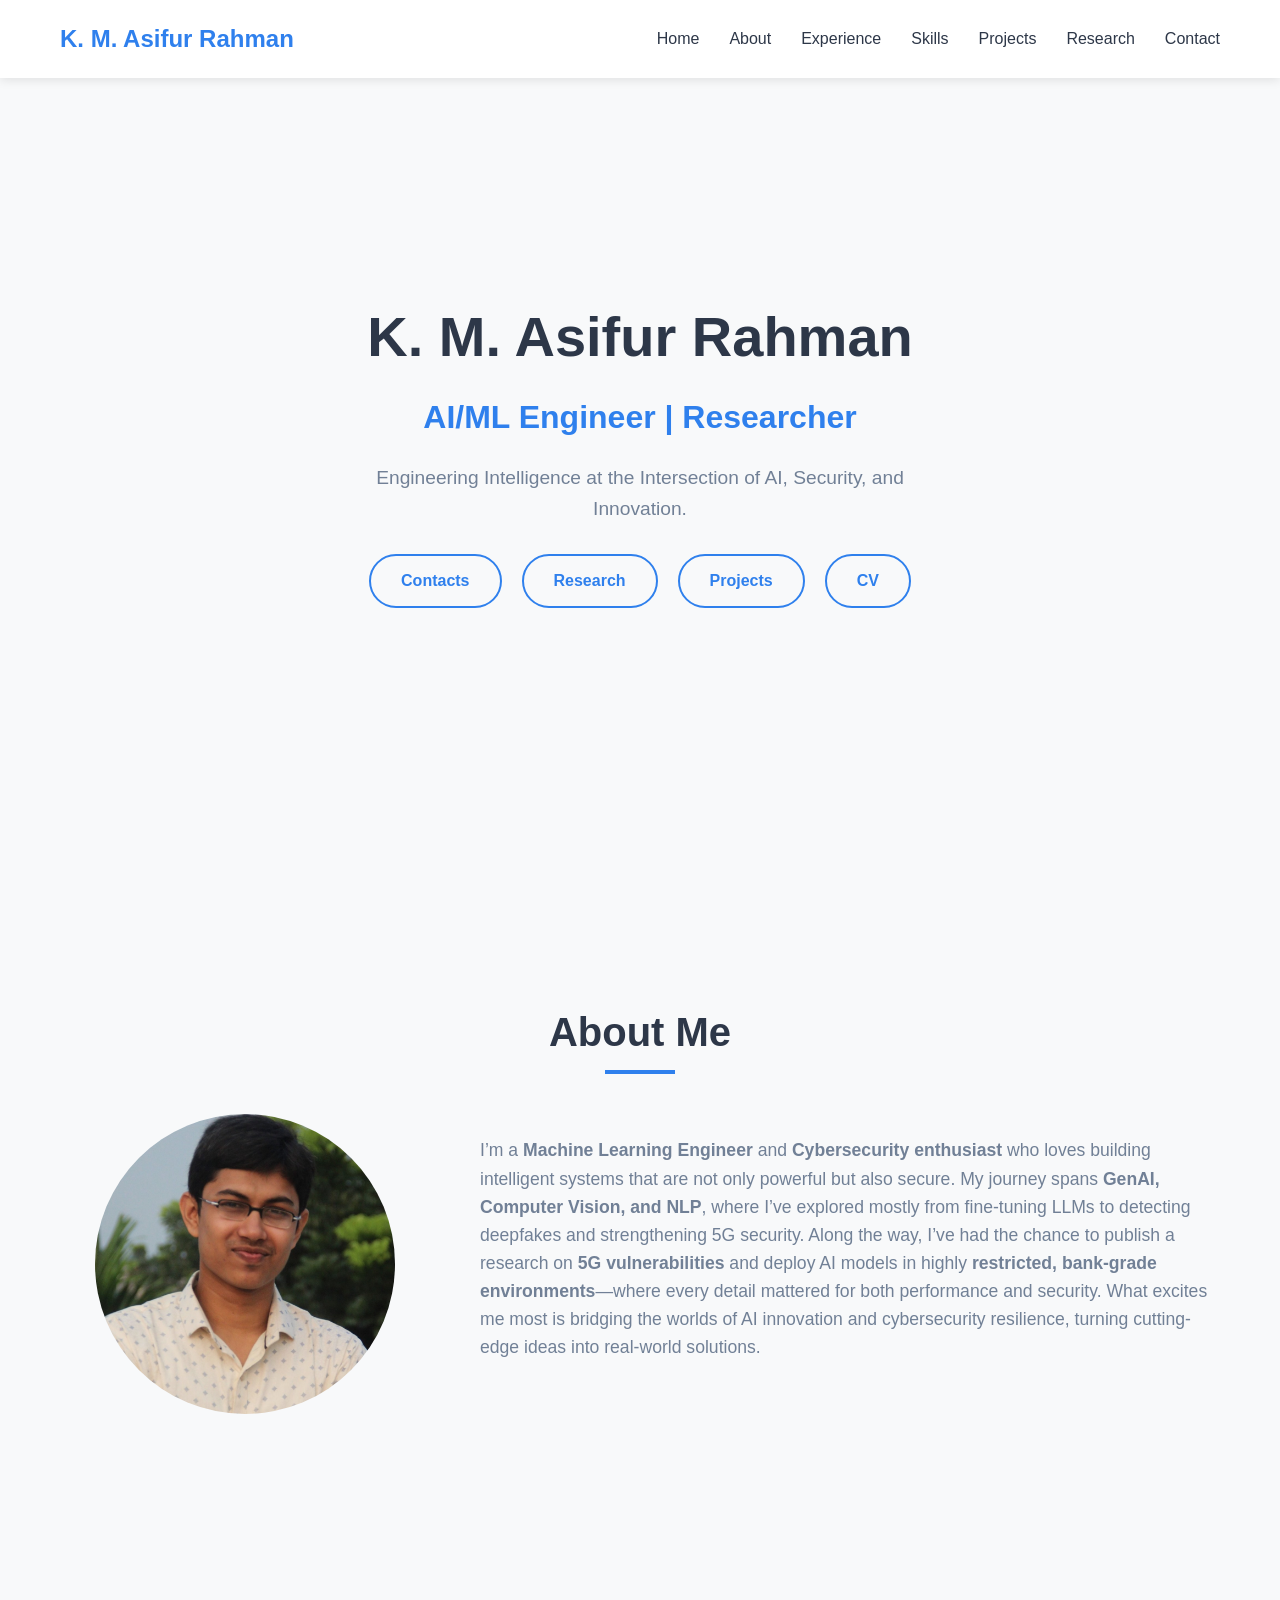
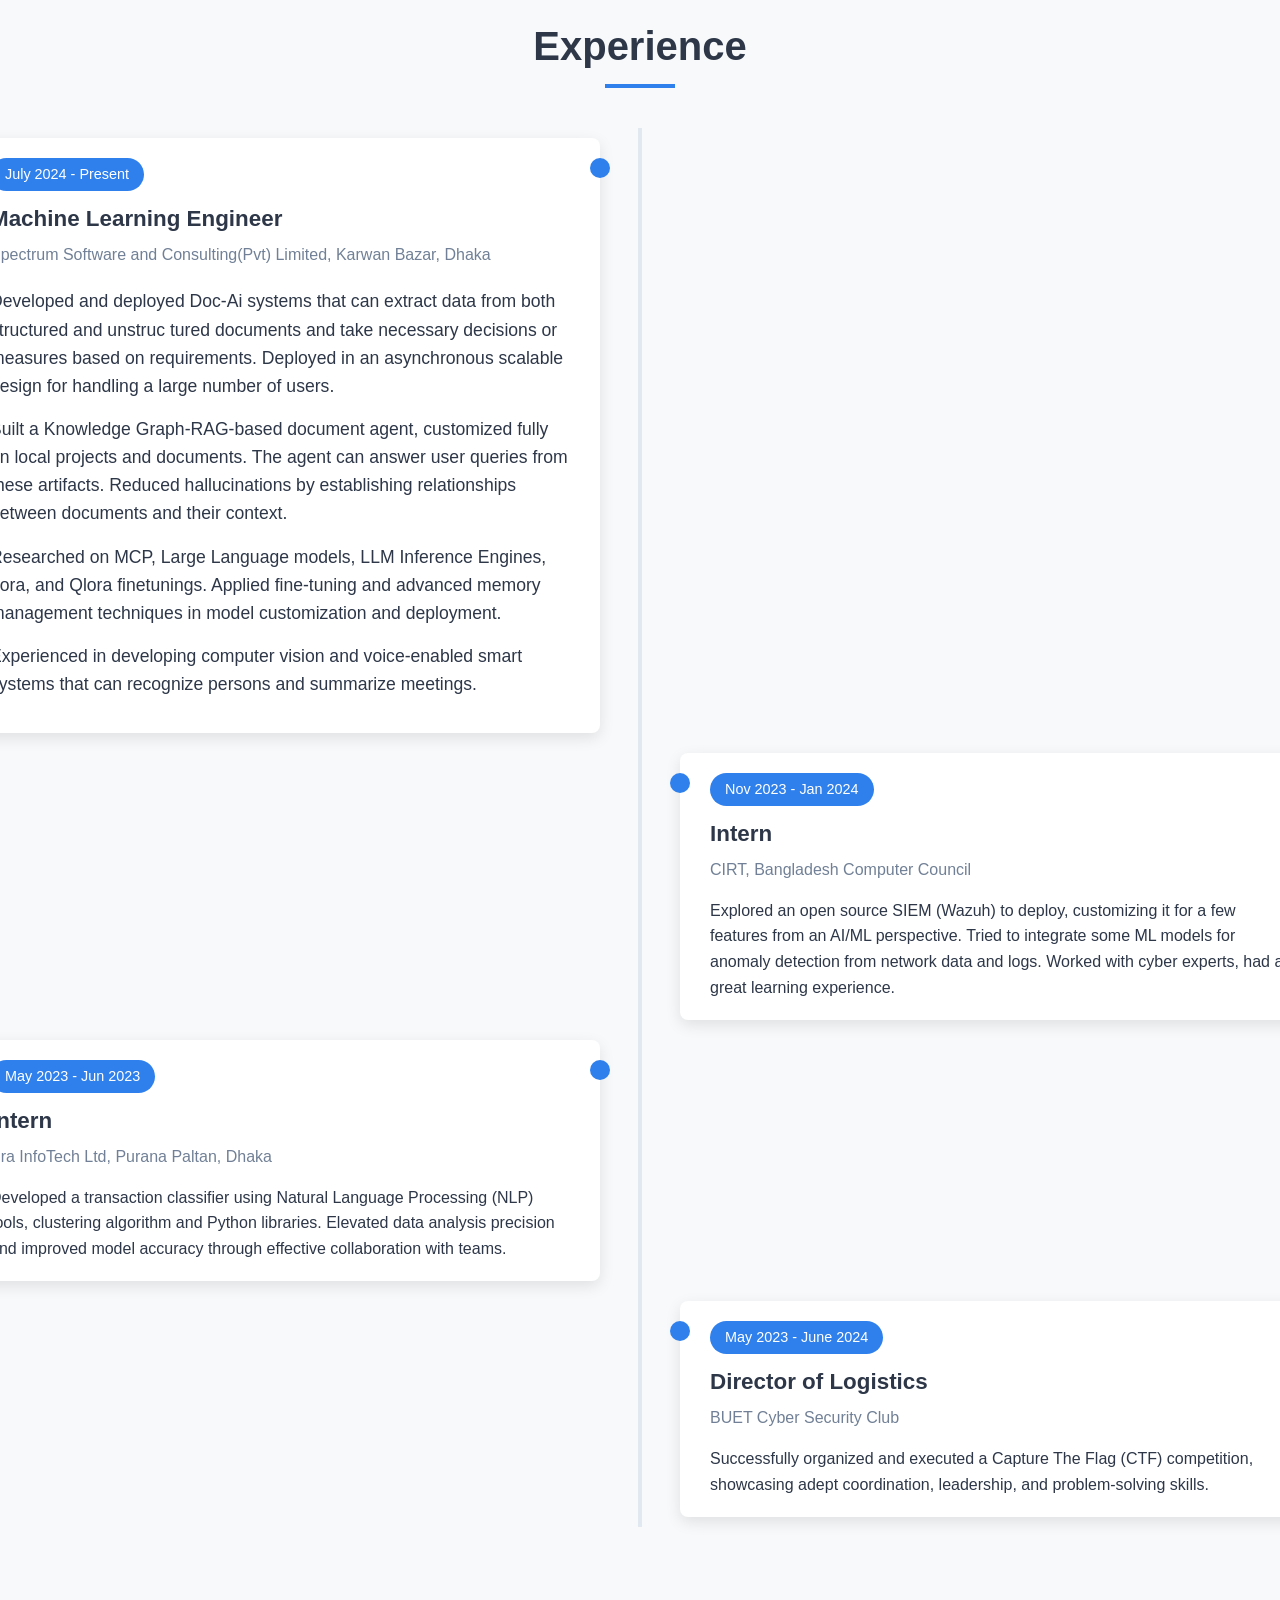
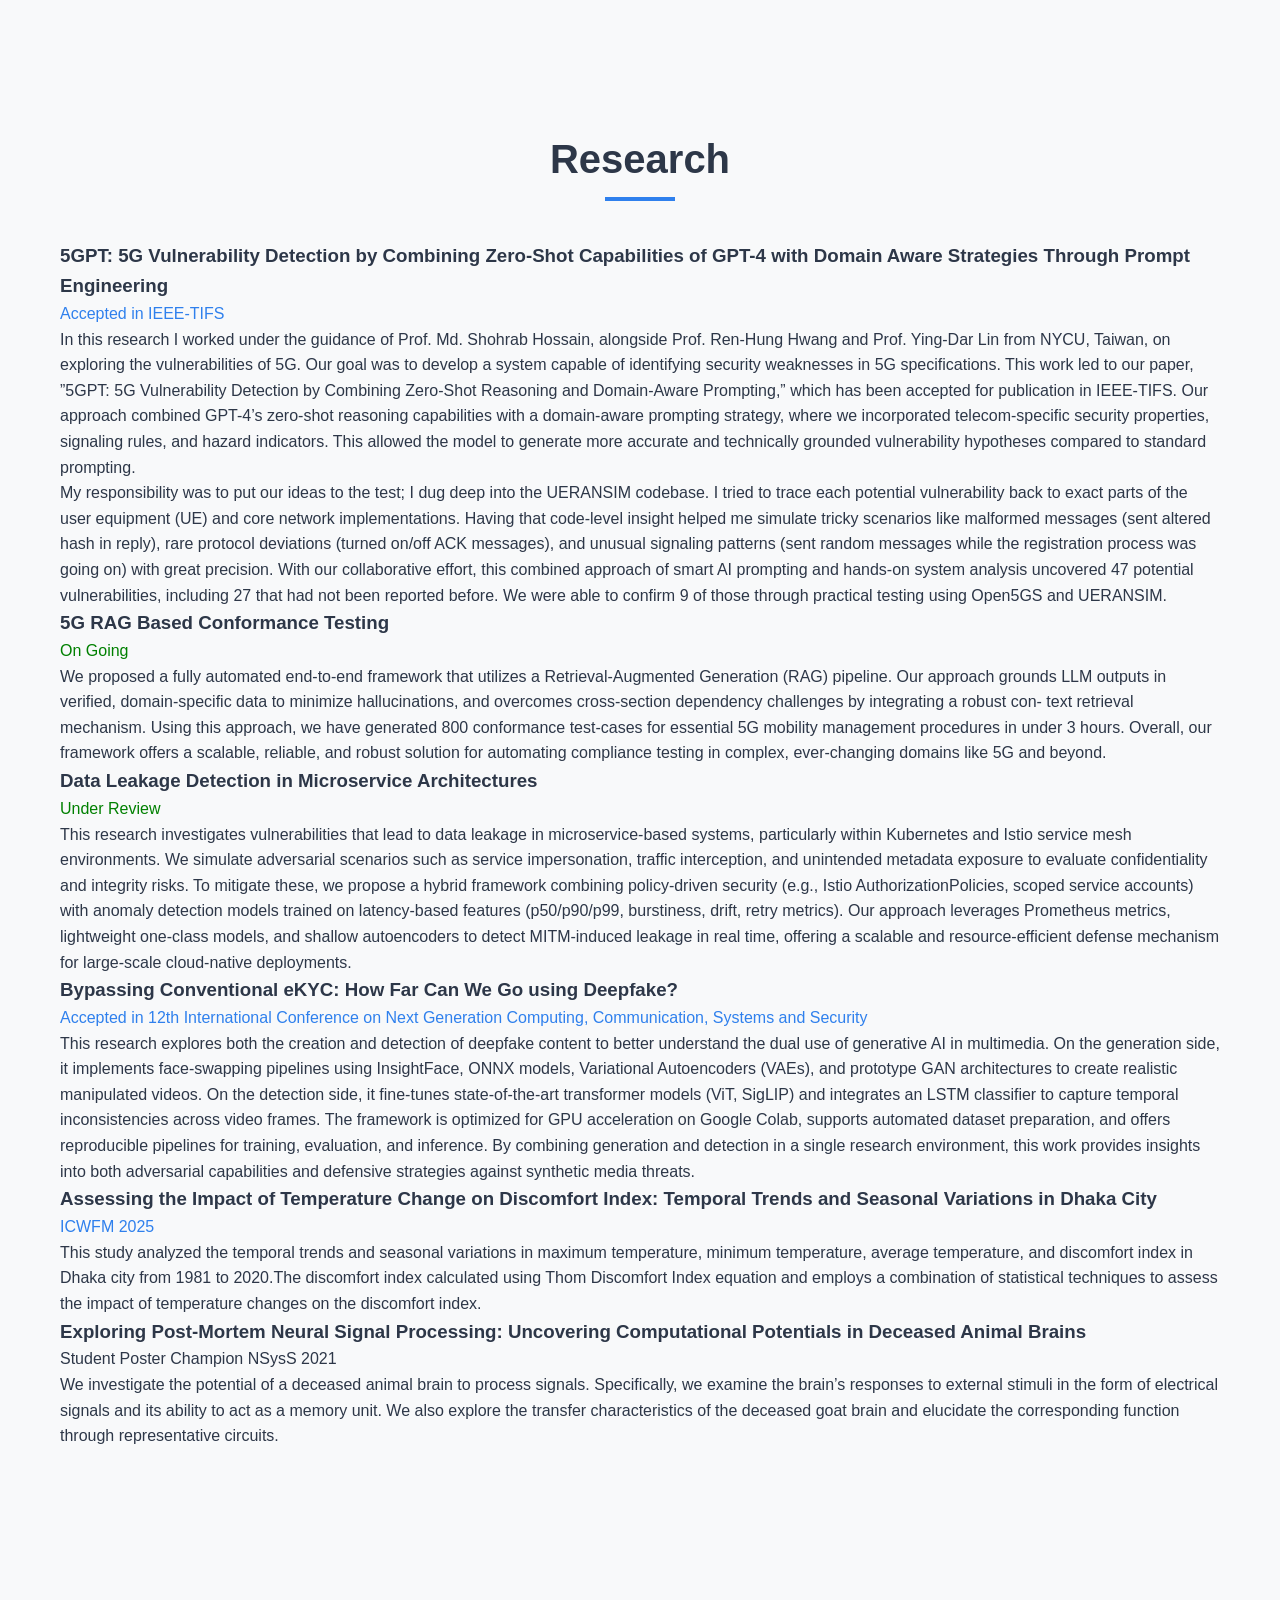
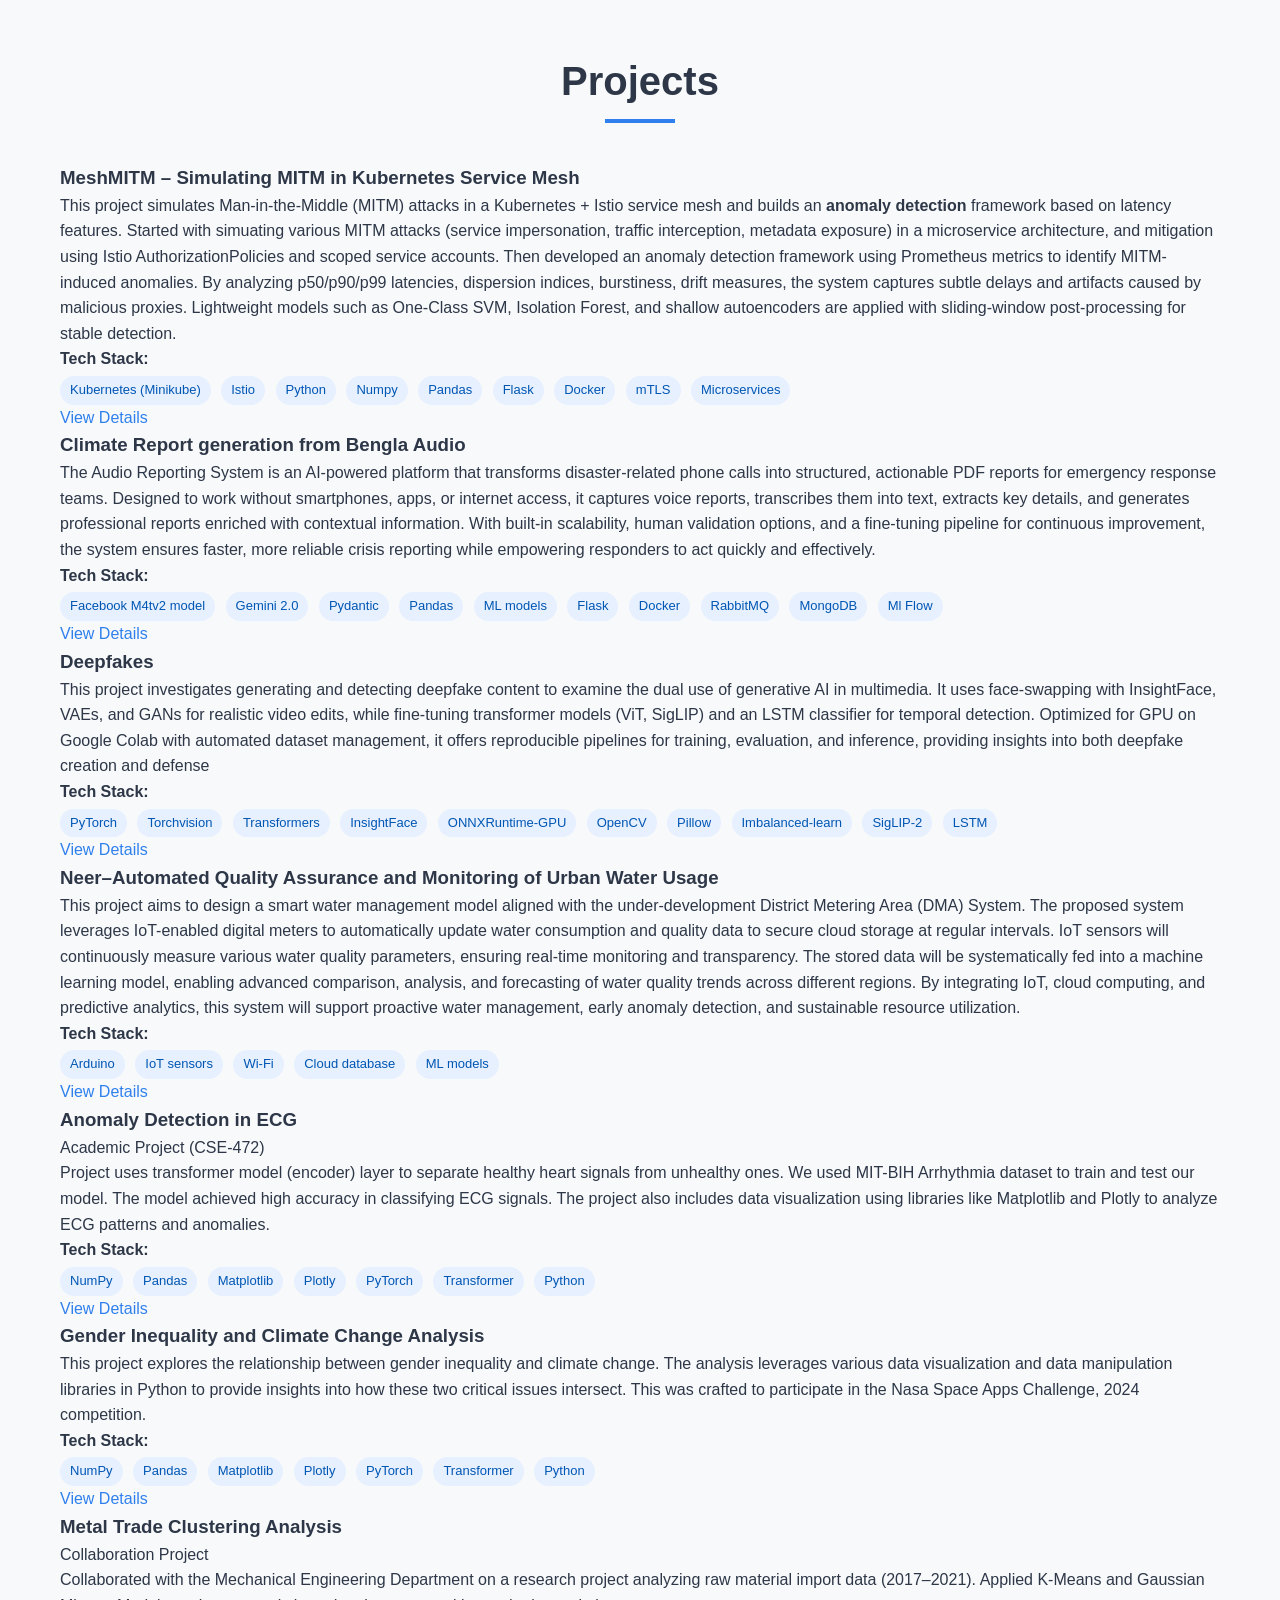
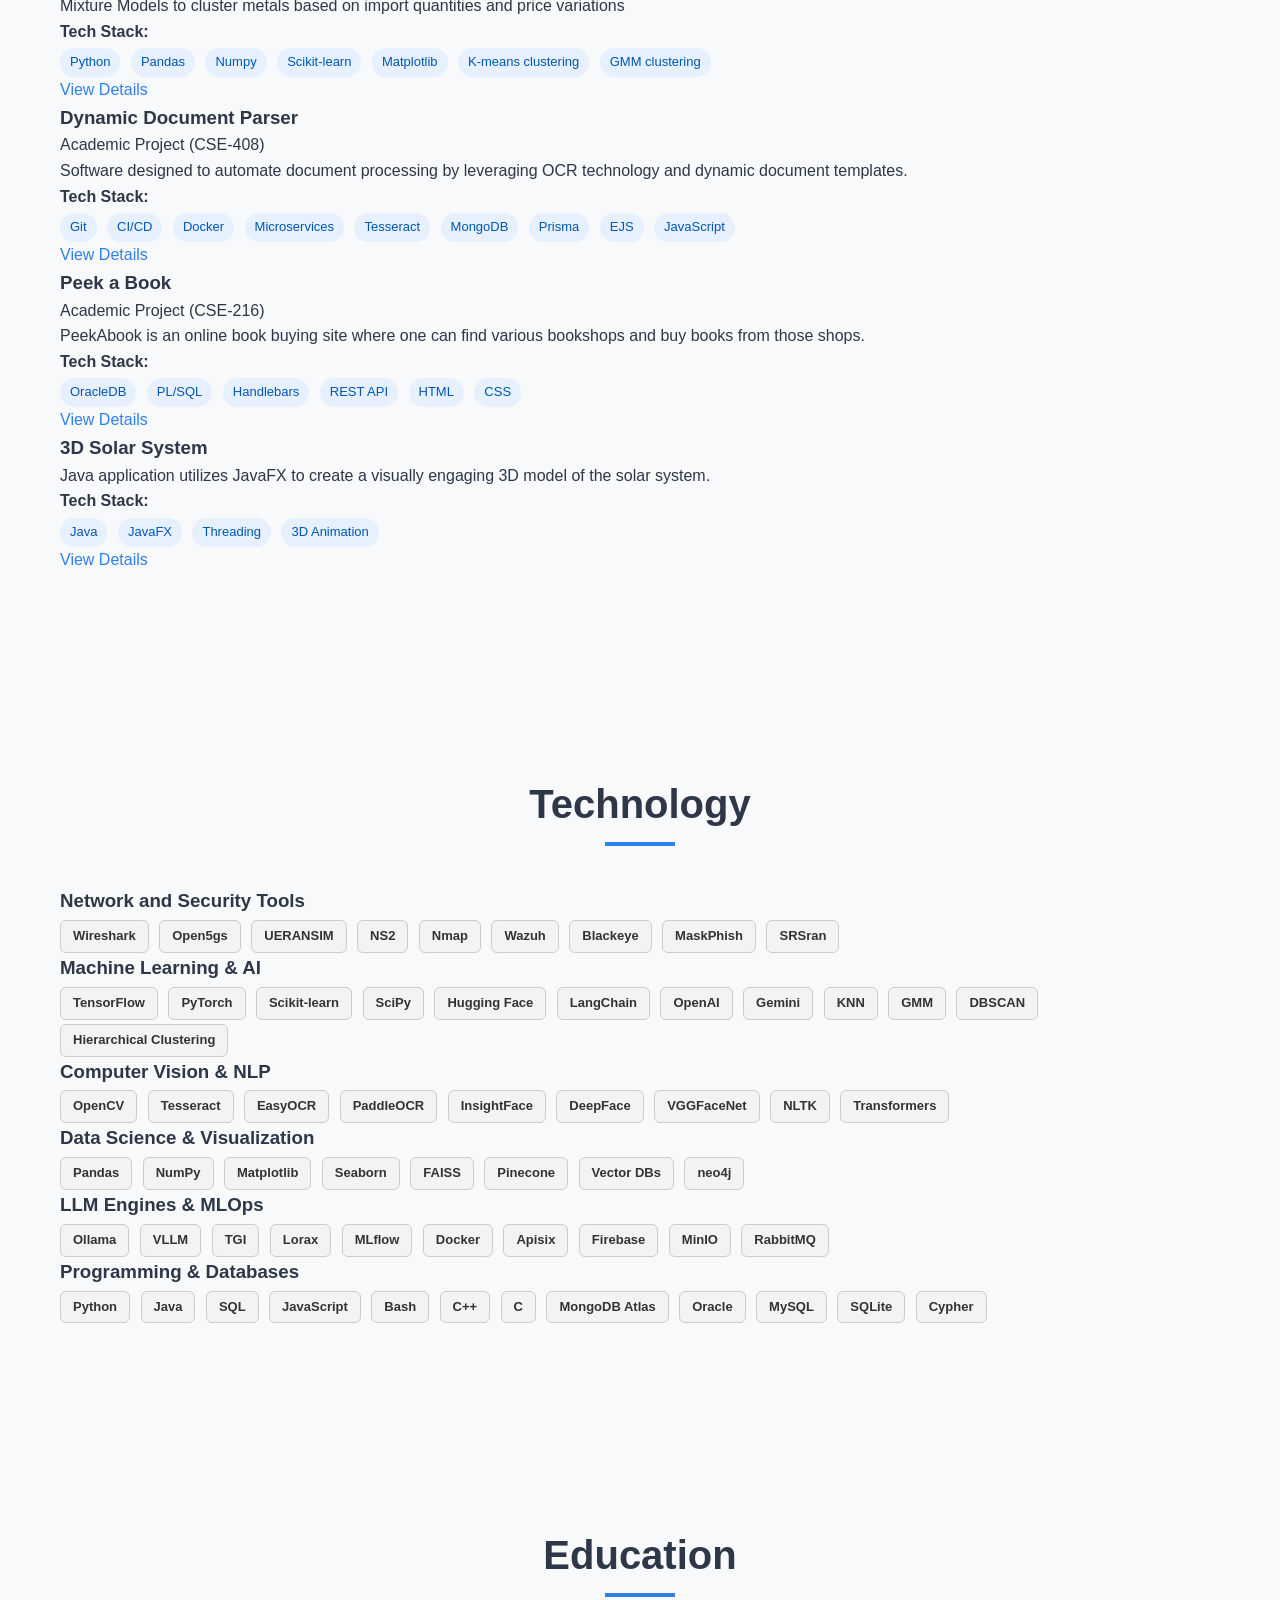
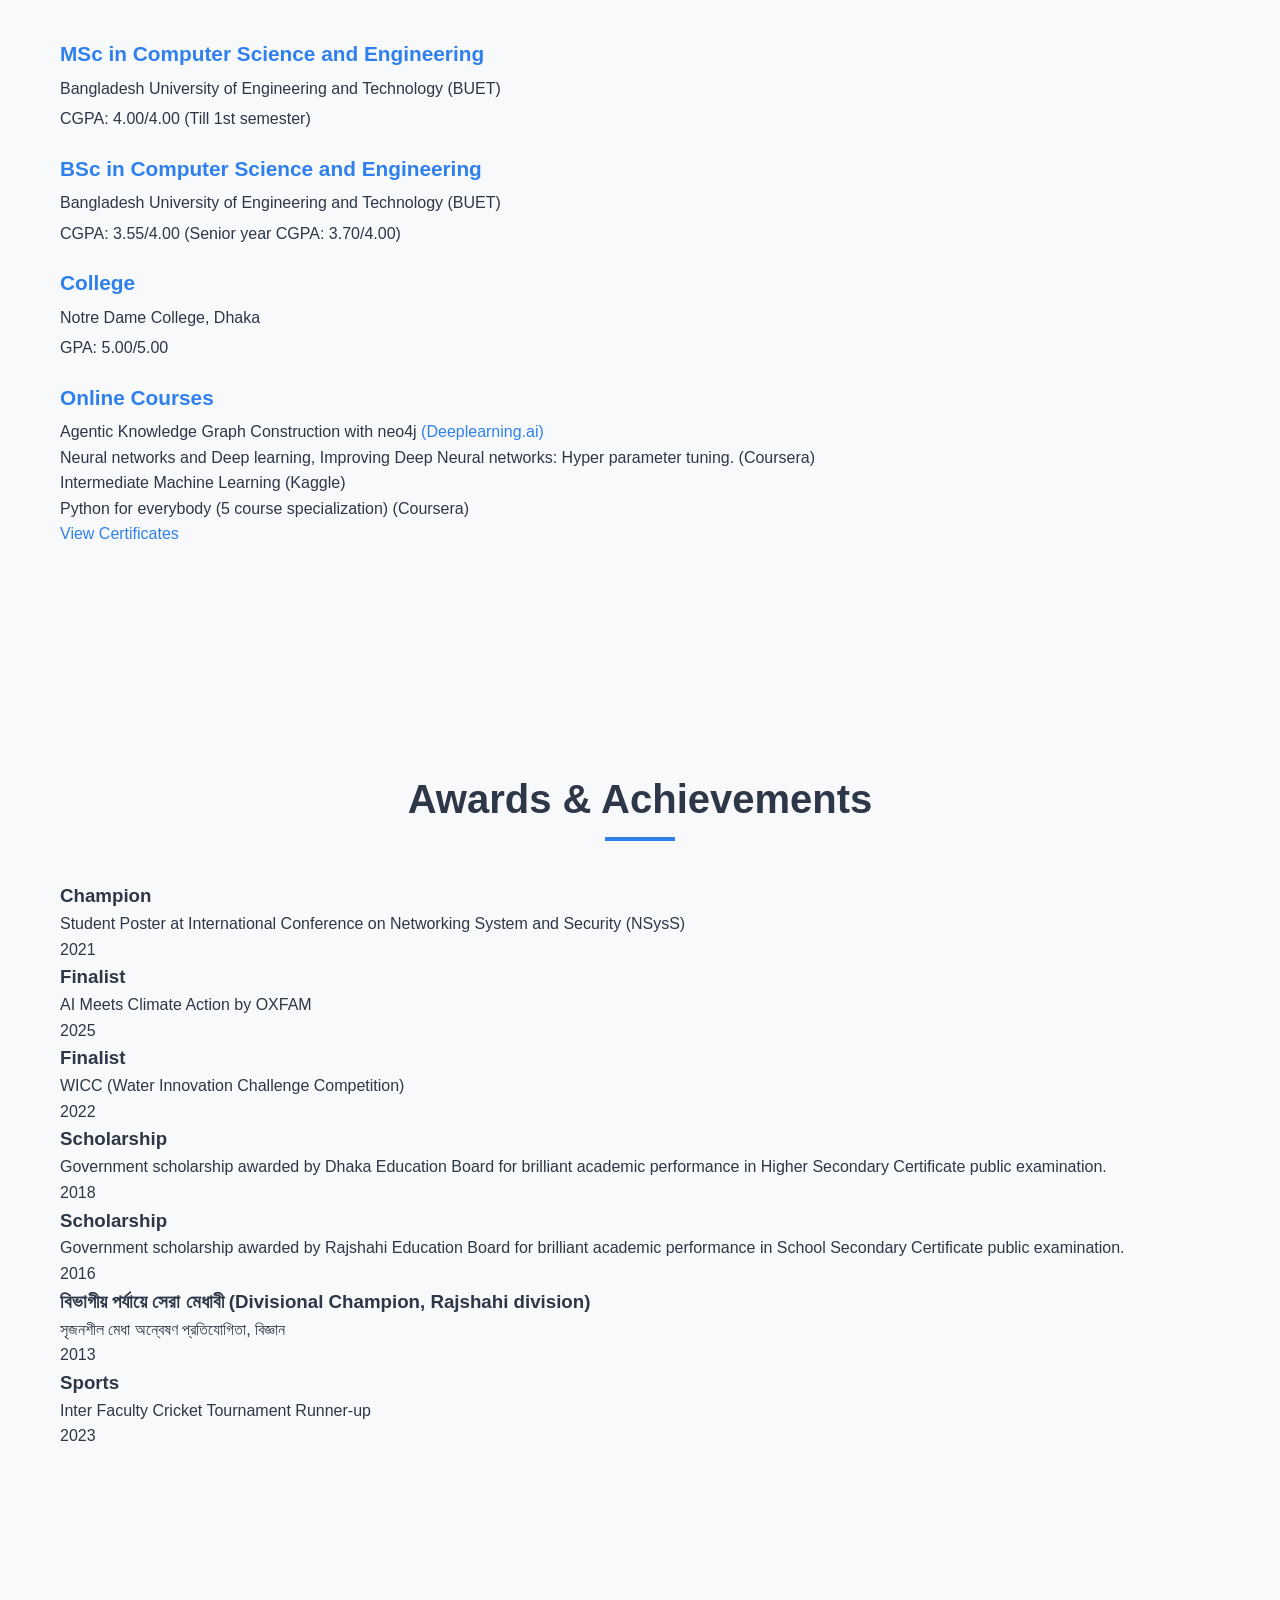
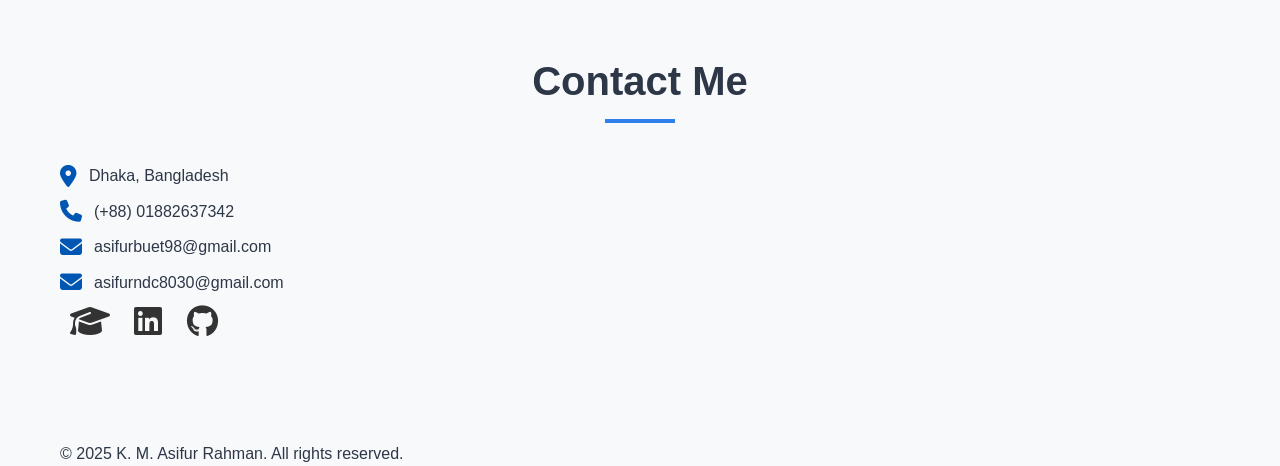
==== index.html @ db5e4eb0 "changed research on 5G" ====
<!DOCTYPE html>
<html lang="en">
<head>
    <meta charset="UTF-8">
    <meta name="viewport" content="width=device-width, initial-scale=1.0">
    <title>K. M. Asifur Rahman - Machine Learning Engineer</title>
    <link rel="stylesheet" href="styles.css">
    <link rel="stylesheet" href="https://cdnjs.cloudflare.com/ajax/libs/font-awesome/6.4.0/css/all.min.css">
</head>
<!-- TODO Add weget https://clustrmaps.com/add -->
<body>
    <header>
        <nav>
            <div class="logo">K. M. Asifur Rahman</div>
            <ul class="nav-links">
                <li><a href="#home">Home</a></li>
                <li><a href="#about">About</a></li>
                <li><a href="#experience">Experience</a></li>
                <li><a href="#skills">Skills</a></li>
                <li><a href="#projects">Projects</a></li>
                <li><a href="#research">Research</a></li>
                <li><a href="#contact">Contact</a></li>
            </ul>
            <div class="hamburger">
                <span></span>
                <span></span>
                <span></span>
            </div>
        </nav>
    </header>

    <section id="home" class="hero">
        <div class="container">
            <h1>K. M. Asifur Rahman</h1>
            <h2>AI/ML Engineer | Researcher</h2>
            <p>Engineering Intelligence at the Intersection of AI, Security, and Innovation. </p>
            <div class="cta-buttons">
                <a href="#contact" class="btn secondary">Contacts</a>
                <a href="#research" class="btn secondary">Research</a>
                <a href="#projects" class="btn secondary">Projects</a>
                <a href="https://drive.google.com/file/d/1kx-J93eFK9j2QJ7jadw9jY1_GJJfNOKt/view?usp=sharing" class="btn secondary" >CV</a>
            </div>
        </div>
    </section>

    <section id="about" class="about">
        <div class="container">
            <h2 class="section-title">About Me</h2>
            <div class="about-content">
                

                <div class="about-image">
                   <div class="profile-placeholder">
                        <img src="./pro_pic2.jpg">
                    </div>
                    
                </div>
                <div class="about-text">
                    <p>
                       I’m a <strong>Machine Learning Engineer</strong> and <strong>Cybersecurity enthusiast</strong> who loves building intelligent systems that are not only powerful but also secure. My journey spans <strong>GenAI, Computer Vision, and NLP</strong>, where I’ve explored mostly from fine-tuning LLMs to detecting deepfakes and strengthening 5G security.

Along the way, I’ve had the chance to publish a research on <strong>5G vulnerabilities</strong> and deploy AI models in highly <strong>restricted, bank-grade environments</strong>—where every detail mattered for both performance and security. What excites me most is bridging the worlds of AI innovation and cybersecurity resilience, turning cutting-edge ideas into real-world solutions.

                    </p>

                </div>
            </div>
        </div>
    </section>

    <section id="experience" class="experience">
        <div class="container">
            <h2 class="section-title">Experience</h2>
            <div class="timeline">
                <div class="timeline-item">
                    <div class="timeline-content">
                        <span class="date">July 2024 - Present</span>
                        <h3>Machine Learning Engineer</h3>
                        <h4>Spectrum Software and Consulting(Pvt) Limited, Karwan Bazar, Dhaka</h4>
                        <div class="experience-details">
                            <div class="experience-category">
                                Developed and deployed Doc-Ai systems that can extract data from both structured and unstruc
tured documents and take necessary decisions or measures based on requirements. Deployed in an
 asynchronous scalable design for handling a large number of users.
                            </div>
                            <div class="experience-category">
                                Built a Knowledge Graph-RAG-based document agent, customized fully on local projects and documents. The agent
 can answer user queries from these artifacts. Reduced hallucinations by establishing relationships
 between documents and their context.
                            </div>
                            <div class="experience-category">
                                Researched on MCP, Large Language models, LLM Inference Engines, Lora, and Qlora finetunings.
 Applied fine-tuning and advanced memory management techniques in model customization and
 deployment.
                            </div>
                            <div class="experience-category">
                                Experienced in developing computer vision and voice-enabled smart systems that can recognize
 persons and summarize meetings.
                            </div>
                        </div>
                    </div>
                </div>
                

                <div class="timeline-item">
                    <div class="timeline-content">
                        <span class="date">Nov 2023 - Jan 2024</span>
                        <h3>Intern</h3>
                        <h4>CIRT, Bangladesh Computer Council</h4>
                         Explored an open source SIEM (Wazuh) to deploy, customizing it for a few features from an AI/ML
 perspective. Tried to integrate some ML models for anomaly detection from network data and logs. Worked with cyber experts, had a great learning experience.    

                    </div>
                </div>
                <div class="timeline-item">
                    <div class="timeline-content">
                        <span class="date">May 2023 - Jun 2023</span>
                        <h3>Intern</h3>
                        <h4>Era InfoTech Ltd, Purana Paltan, Dhaka</h4>
                            Developed a transaction classifier using Natural Language Processing (NLP) tools, clustering algorithm and Python libraries.
                            Elevated data analysis precision and improved model accuracy through effective collaboration with teams.
                    </div>
                </div>

                <div class="timeline-item">
                    <div class="timeline-content">
                        <span class="date">May 2023 - June 2024</span>
                        <h3>Director of Logistics</h3>
                        <h4>BUET Cyber Security Club</h4>
                        <p>Successfully organized and executed a Capture The Flag (CTF) competition, showcasing adept coordination, leadership, and problem-solving skills.</p>
                    </div>
                </div>



        </div>
    </section>

    <section id="research" class="research">
        <div class="container">
            <h2 class="section-title">Research</h2>
            <div class="research-items">
                <div class="research-item">
                    <h3> 5GPT: 5G Vulnerability Detection by Combining Zero-Shot Capabilities of GPT-4 with
 Domain Aware Strategies Through Prompt Engineering</h3>
                        <a href="https://ieeexplore.ieee.org/document/11072222" class="project-link">Accepted in IEEE-TIFS</a>
                    <p>In this research I worked under the guidance of Prof. Md. Shohrab Hossain, alongside Prof. Ren-Hung Hwang and Prof. Ying-Dar Lin
from NYCU, Taiwan, on exploring the vulnerabilities of 5G. Our goal was to develop a system capable of identifying security weaknesses in 5G specifications. This work led to our
paper, ”5GPT: 5G Vulnerability Detection by Combining Zero-Shot Reasoning and Domain-Aware
Prompting,” which has been accepted for publication in IEEE-TIFS. Our approach combined
GPT-4’s zero-shot reasoning capabilities with a domain-aware prompting strategy, where we incorporated telecom-specific security properties, signaling rules, and hazard indicators. This allowed the
model to generate more accurate and technically grounded vulnerability hypotheses compared to standard prompting.<br> My responsibility was to put our ideas to the test; I dug deep into the UERANSIM
codebase. I tried to trace each potential vulnerability back to exact parts of the user equipment (UE)
and core network implementations. Having that code-level insight helped me simulate tricky scenarios like malformed messages (sent altered hash in reply), rare protocol deviations (turned on/off
ACK messages), and unusual signaling patterns (sent random messages while the registration process was going on) with great precision. With our collaborative effort, this combined approach of
smart AI prompting and hands-on system analysis uncovered 47 potential vulnerabilities, including
27 that had not been reported before. We were able to confirm 9 of those through practical testing
using Open5GS and UERANSIM.</p>
                </div>
                <div class="research-item">
                    <h3>5G RAG Based Conformance Testing</h3>
                    <div style="color: green;"> On Going</div>
                    <p>We proposed a fully automated end-to-end framework that utilizes a Retrieval-Augmented Generation
 (RAG) pipeline. Our approach grounds LLM outputs in verified, domain-specific data to minimize
 hallucinations, and overcomes cross-section dependency challenges by integrating a robust con- text
 retrieval mechanism. Using this approach, we have generated 800 conformance test-cases for essential
 5G mobility management procedures in under 3 hours. Overall, our framework offers a scalable, reliable,
 and robust solution for automating compliance testing in complex, ever-changing domains like 5G and
 beyond.</p>
                </div>

                <div class="research-item">
                    <h3>Data Leakage Detection in Microservice Architectures</h3>
                    <div style="color: green;">Under Review</div>
                    <p>
                        This research investigates vulnerabilities that lead to data leakage in microservice-based systems, 
                        particularly within Kubernetes and Istio service mesh environments. We simulate adversarial 
                        scenarios such as service impersonation, traffic interception, and unintended metadata exposure 
                        to evaluate confidentiality and integrity risks. To mitigate these, we propose a hybrid framework 
                        combining policy-driven security (e.g., Istio AuthorizationPolicies, scoped service accounts) with 
                        anomaly detection models trained on latency-based features (p50/p90/p99, burstiness, drift, 
                        retry metrics). Our approach leverages Prometheus metrics, lightweight one-class models, and 
                        shallow autoencoders to detect MITM-induced leakage in real time, offering a scalable and 
                        resource-efficient defense mechanism for large-scale cloud-native deployments.
                    </p>
                </div>



                <div class="research-item">
                    <h3>Bypassing Conventional eKYC: How Far Can We Go using Deepfake?</h3>
                    <a href="https://doi.org/10.1145/3777555.3777563" class="project-link">Accepted in 12th International Conference on Next Generation Computing, Communication, Systems and Security</a>
                    <p>
                        This research explores both the creation and detection of deepfake content to better understand the dual use of generative AI in multimedia. 
                        On the generation side, it implements face-swapping pipelines using InsightFace, ONNX models, Variational Autoencoders (VAEs), and prototype GAN architectures to create realistic manipulated videos. 
                        On the detection side, it fine-tunes state-of-the-art transformer models (ViT, SigLIP) and integrates an LSTM classifier to capture temporal inconsistencies across video frames. 
                        The framework is optimized for GPU acceleration on Google Colab, supports automated dataset preparation, and offers reproducible pipelines for training, evaluation, and inference. 
                        By combining generation and detection in a single research environment, this work provides insights into both adversarial capabilities and defensive strategies against synthetic media threats.
                    </p>
                </div>

                <div class="research-item">
                    <h3> Assessing the Impact of Temperature Change on Discomfort Index: Temporal Trends
 and Seasonal Variations in Dhaka City</h3> 
 <a href="https://www.researchgate.net/publication/389888919_Assessing_the_Impact_of_Temperature_Change_on_Discomfort_Index_Temporal_Trends_and_Seasonal_Variations_in_Dhaka_City"> ICWFM 2025</a>
                    <p> This study analyzed the temporal trends and seasonal variations in maximum temperature,
 minimum temperature, average temperature, and discomfort index in Dhaka city from 1981
 to 2020.The discomfort index calculated using Thom Discomfort Index equation and employs
 a combination of statistical techniques to assess the impact of temperature changes on the
 discomfort index.</p>

                </div>

                <div class="research-item">
                    <h3> Exploring Post-Mortem Neural Signal Processing: Uncovering Computational Potentials
 in Deceased Animal Brains</h3> <div>Student Poster Champion NSysS 2021</div>
                    <p> We investigate the potential of a deceased animal brain to process signals. Specifically, we
 examine the brain’s responses to external stimuli in the form of electrical signals and its ability
 to act as a memory unit. We also explore the transfer characteristics of the deceased goat brain
 and elucidate the corresponding function through representative circuits.</p>
                </div>
            </div>
        </div>
    </section>

    <section id="projects" class="projects">
        <div class="container">
            <h2 class="section-title">Projects</h2>

            <div class="project-card">
                <div class="project-info">
                    <h3>MeshMITM – Simulating MITM in Kubernetes Service Mesh</h3>
                    <!-- <p class="project-type">Personal Project</p> -->
                    <p>This project simulates Man-in-the-Middle (MITM) attacks in a Kubernetes + Istio service mesh and builds an  <b>anomaly detection</b> framework based on latency features.
                        Started with simuating various MITM attacks (service impersonation, traffic interception, metadata exposure) in a microservice architecture, and mitigation using Istio AuthorizationPolicies and scoped service accounts.
                        Then developed an anomaly detection framework using Prometheus metrics to identify MITM-induced anomalies.
                         By analyzing p50/p90/p99 latencies, dispersion indices, burstiness, drift measures, the system captures subtle delays and artifacts caused by malicious proxies. 
                         Lightweight models such as One-Class SVM, Isolation Forest, and shallow autoencoders are applied with sliding-window post-processing for stable detection.
                         </p>
                    <div class="project-tech">
                        <h4>Tech Stack:</h4>
                        <div class="tech-stack">
                            <span class="tech-tag">Kubernetes (Minikube) </span>
                            <span class="tech-tag">Istio</span>
                            <span class="tech-tag">Python</span>
                            <span class="tech-tag">Numpy</span>
                            <span class="tech-tag">Pandas</span>
                            <span class="tech-tag">Flask</span>
                            <span class="tech-tag">Docker</span>
                            <span class="tech-tag">mTLS</span>
                            <span class="tech-tag">Microservices</span>
                        </div>
                    </div>
                    <a href="https://github.com/Asif-droid/micro-svc-mitm-threat-analysis/blob/main/MITM_Attack_Report_K8s_Istio_Updated.pdf" class="project-link">View Details</a>
                </div>
            </div>

            <div class="project-card">
                <div class="project-info">
                    <h3>Climate Report generation from Bengla Audio</h3>
                    <!-- <p class="project-type">Personal Project</p> -->
                    <p>The Audio Reporting System is an AI-powered platform that transforms disaster-related phone calls into structured, actionable PDF reports for emergency response teams. 
                        Designed to work without smartphones, apps, or internet access, it captures voice reports, transcribes them into text, extracts key details, and generates professional reports enriched with contextual information.
                         With built-in scalability, human validation options, and a fine-tuning pipeline for continuous improvement, the system ensures faster, more reliable crisis reporting while empowering responders to act quickly and effectively.</p>
                    <div class="project-tech">
                        <h4>Tech Stack:</h4>
                        <div class="tech-stack">
                            <span class="tech-tag">Facebook M4tv2 model </span>
                            <span class="tech-tag">Gemini 2.0</span>
                            <span class="tech-tag">Pydantic</span>
                            <span class="tech-tag">Pandas</span>
                            <span class="tech-tag">ML models</span>
                            <span class="tech-tag">Flask</span>
                            <span class="tech-tag">Docker</span>
                            <span class="tech-tag">RabbitMQ</span>
                            <span class="tech-tag">MongoDB</span>
                            <span class="tech-tag">Ml Flow</span>
                        </div>
                    </div>
                    <a href="https://github.com/Asif-droid/audio_reporting/blob/main/presentation.md" class="project-link">View Details</a>
                </div>
            </div>




            <div class="project-card">
                <div class="project-info">
                    <h3>Deepfakes</h3>
                    <!-- <p class="project-type">Personal Project</p> -->
                    <p>This project investigates generating and detecting deepfake content to examine the dual use of generative AI in multimedia.
                         It uses face-swapping with InsightFace, VAEs, and GANs for realistic video edits, while fine-tuning transformer models (ViT, SigLIP) and an LSTM classifier for temporal detection.
                         Optimized for GPU on Google Colab with automated dataset management, it offers reproducible pipelines for training, evaluation, and inference, providing insights into both deepfake creation and defense</p>
                    <div class="project-tech">
                        <h4>Tech Stack:</h4>
                        <div class="tech-stack">
                            <span class="tech-tag">PyTorch </span>
                            <span class="tech-tag">Torchvision</span>
                            <span class="tech-tag">Transformers</span>
                            <span class="tech-tag">InsightFace</span>
                            <span class="tech-tag">ONNXRuntime-GPU</span>
                            <span class="tech-tag">OpenCV</span>
                            <span class="tech-tag">Pillow</span>
                            <span class="tech-tag">Imbalanced-learn</span>
                            <span class="tech-tag">SigLIP-2</span>
                            <span class="tech-tag">LSTM</span>
                        </div>
                    </div>
                    <a href="https://github.com/Asif-droid/Deepfakes" class="project-link">View Details</a>
                </div>
            </div>





            <div class="project-card">
                <div class="project-info">
                    <h3>Neer–Automated Quality Assurance and 
Monitoring of Urban Water Usage</h3>
                    <!-- <p class="project-type">Personal Project</p> -->
                    <p>This project aims to design a smart water management model aligned with the under-development District Metering Area (DMA) System. 
                        The proposed system leverages IoT-enabled digital meters to automatically update water consumption and quality data to secure cloud storage at regular intervals.
                         IoT sensors will continuously measure various water quality parameters, ensuring real-time monitoring and transparency. 
                         The stored data will be systematically fed into a machine learning model, enabling advanced comparison, analysis, and forecasting of water quality trends across different regions. 
                         By integrating IoT, cloud computing, and predictive analytics, this system will support proactive water management, early anomaly detection, and sustainable resource utilization.</p>
                    <div class="project-tech">
                        <h4>Tech Stack:</h4>
                        <div class="tech-stack">
                            <span class="tech-tag">Arduino </span>
                            <span class="tech-tag">IoT sensors</span>
                            <span class="tech-tag">Wi-Fi</span>
                            <span class="tech-tag">Cloud database</span>
                            <span class="tech-tag">ML models</span>
                        </div>
                    </div>
                    <a href="https://github.com/Asif-droid/wasa_water_project/blob/main/Neer-Poster-NSysS22.pdf" class="project-link">View Details</a>
                </div>
            </div>
            

            <div class="project-card">
                <div class="project-info">
                    <h3>Anomaly Detection in ECG</h3>
                    <p class="project-type">Academic Project (CSE-472)</p>
                    <p>Project uses transformer model (encoder) layer to separate healthy heart signals from unhealthy ones.
                        We used MIT-BIH Arrhythmia dataset to train and test our model. The model achieved high accuracy in classifying ECG signals.
                        The project also includes data visualization using libraries like Matplotlib and Plotly to analyze ECG patterns and anomalies.
                    </p>
                    <div class="project-tech">
                        <h4>Tech Stack:</h4>
                        <div class="tech-stack">
                            <span class="tech-tag">NumPy</span>
                            <span class="tech-tag">Pandas</span>
                            <span class="tech-tag">Matplotlib</span>
                            <span class="tech-tag">Plotly</span>
                            <span class="tech-tag">PyTorch</span>
                            <span class="tech-tag">Transformer</span>
                            <span class="tech-tag">Python</span>
                        </div>
                    </div>
                    <a href="https://github.com/Asif-droid/CSE-472-project-anomally-detection-in-ecg-/tree/main" class="project-link">View Details</a>
                </div>
            </div>



            <div class="projects-grid">
                <div class="project-card">
                    <div class="project-info">
                        <h3>Gender Inequality and Climate Change Analysis</h3>
                        <p>This project explores the relationship between gender inequality and climate change.
                             The analysis leverages various data visualization and data manipulation libraries in Python to provide insights into how these two critical issues intersect.
                              This was crafted to participate in the Nasa Space Apps Challenge, 2024 competition.</p>
                        <div class="project-tech">
                            <h4>Tech Stack:</h4>
                            <div class="tech-stack">
                                <span class="tech-tag">NumPy</span>
                                <span class="tech-tag">Pandas</span>
                                <span class="tech-tag">Matplotlib</span>
                                <span class="tech-tag">Plotly</span>
                                <span class="tech-tag">PyTorch</span>
                                <span class="tech-tag">Transformer</span>
                                <span class="tech-tag">Python</span>
                            </div>
                        </div>
                        <a href="https://github.com/Asif-droid/climate_chage_vs_gii_factors/blob/main/README.md" class="project-link">View Details</a>
                    </div>
                </div>


            <div class="project-card">
                <div class="project-info">
                    <h3>Metal Trade Clustering Analysis</h3>
                    <p class="project-type">Collaboration Project</p>
                    <p>Collaborated with the Mechanical Engineering Department on a research project analyzing raw material import data (2017–2021). Applied K-Means and Gaussian Mixture Models to cluster metals based on import quantities and price variations</p>
                    <div class="project-tech">
                        <h4>Tech Stack:</h4>
                        <div class="tech-stack">
                            <span class="tech-tag">Python</span>
                            <span class="tech-tag">Pandas</span>
                            <span class="tech-tag">Numpy</span>
                            <span class="tech-tag">Scikit-learn</span>
                            <span class="tech-tag">Matplotlib</span>
                            <span class="tech-tag">K-means clustering</span>
                            <span class="tech-tag">GMM clustering</span>
                            </div>
                    </div>
                    <a href="https://github.com/Asif-droid/Metal_cluster" class="project-link">View Details</a >
                </div>
            </div>


            <div class="projects-grid">
                <div class="project-card">
                    <div class="project-info">
                        <h3>Dynamic Document Parser</h3>
                        <p class="project-type">Academic Project (CSE-408)</p>
                        <p>Software designed to automate document processing by leveraging OCR technology and dynamic document templates.</p>
                        <div class="project-tech">
                            <h4>Tech Stack:</h4>
                            <div class="tech-stack">
                                <span class="tech-tag">Git</span>
                                <span class="tech-tag">CI/CD</span>
                                <span class="tech-tag">Docker</span>
                                <span class="tech-tag">Microservices</span>
                                <span class="tech-tag">Tesseract</span>
                                <span class="tech-tag">MongoDB</span>
                                <span class="tech-tag">Prisma</span>
                                <span class="tech-tag">EJS</span>
                                <span class="tech-tag">JavaScript</span>
                            </div>
                        </div>
                        <a href="https://github.com/CSE-408-B1" class="project-link">View Details</a>
                    </div>
                </div>

                
                <div class="project-card">
                    <div class="project-info">
                        <h3>Peek a Book</h3>
                        <p class="project-type">Academic Project (CSE-216)</p>
                        <p>PeekAbook is an online book buying site where one can find various bookshops and buy books from those shops.</p>
                        <div class="project-tech">
                            <h4>Tech Stack:</h4>
                            <div class="tech-stack">
                                <span class="tech-tag">OracleDB</span>
                                <span class="tech-tag">PL/SQL</span>
                                <span class="tech-tag">Handlebars</span>
                                <span class="tech-tag">REST API</span>
                                <span class="tech-tag">HTML</span>
                                <span class="tech-tag">CSS</span>
                            </div>
                        </div>
                        <a href="https://github.com/Asif-droid/PeekABook" class="project-link">View Details</a>
                    </div>
                </div>
                

                <div class="project-card">
                    <div class="project-info">
                        <h3>3D Solar System</h3>
                        <!-- <p class="project-type">Personal Project</p> -->
                        <p>Java application utilizes JavaFX to create a visually engaging 3D model of the solar system.</p>
                        <div class="project-tech">
                            <h4>Tech Stack:</h4>
                            <div class="tech-stack">
                                <span class="tech-tag">Java</span>
                                <span class="tech-tag">JavaFX</span>
                                <span class="tech-tag">Threading</span>
                                <span class="tech-tag">3D Animation</span>
                            </div>
                        </div>
                        <a href="https://github.com/Asif-droid/3D_solar_system/tree/main" class="project-link">View Details</a>
                    </div>
                </div>



            </div>
        </div>
    </section>

     <!-- <section id="skills" class="skills">
        <div class="container">
            <h2 class="section-title">Skills</h2>
            <div class="skills-container">
                <div class="skill-category">
                    <h3>ML & AI</h3>
                    <div class="skill-tags">
                        <span class="skill-tag">TensorFlow</span>
                        <span class="skill-tag">PyTorch</span>
                        <span class="skill-tag">Scikit-learn</span>
                        <span class="skill-tag">Hugging Face</span>
                        <span class="skill-tag">LangChain</span>
                        <span class="skill-tag">OpenAI</span>
                        <span class="skill-tag">Gemini</span>
                    </div>
                </div>
                <div class="skill-category">
                    <h3>CV & OCR</h3>
                    <div class="skill-tags">
                        <span class="skill-tag">OpenCV</span>
                        <span class="skill-tag">Tesseract</span>
                        <span class="skill-tag">EasyOCR</span>
                        <span class="skill-tag">PaddleOCR</span>
                        <span class="skill-tag">InsightFace</span>
                        <span class="skill-tag">DeepFace</span>
                        <span class="skill-tag">VGGFaceNet</span>
                    </div>
                </div>
                <div class="skill-category">
                    <h3>Data Science</h3>
                    <div class="skill-tags">
                        <span class="skill-tag">Pandas</span>
                        <span class="skill-tag">NumPy</span>
                        <span class="skill-tag">SciPy</span>
                        <span class="skill-tag">Matplotlib</span>
                        <span class="skill-tag">Seaborn</span>
                    </div>
                </div>
                <div class="skill-category">
                    <h3>NLP</h3>
                    <div class="skill-tags">
                        <span class="skill-tag">NLTK</span>
                        <span class="skill-tag">Hugging Face Transformers</span>
                    </div>
                </div>
                <div class="skill-category">
                    <h3>LLM Engines</h3>
                    <div class="skill-tags">
                        <span class="skill-tag">Ollama</span>
                        <span class="skill-tag">VLLM</span>
                        <span class="skill-tag">TGI</span>
                        <span class="skill-tag">Lorax</span>
                    </div>
                </div>
                <div class="skill-category">
                    <h3>MLOps</h3>
                    <div class="skill-tags">
                        <span class="skill-tag">MLflow</span>
                        <span class="skill-tag">Docker</span>
                        <span class="skill-tag">Apisix</span>
                        <span class="skill-tag">Azure</span>
                        <span class="skill-tag">Firebase</span>
                        <span class="skill-tag">MinIO</span>
                    </div>
                </div>
                <div class="skill-category">
                    <h3>Vector Search</h3>
                    <div class="skill-tags">
                        <span class="skill-tag">FAISS</span>
                        <span class="skill-tag">Pinecone</span>
                        <span class="skill-tag">LangChain-integrated vector DBs</span>
                    </div>
                </div>
                <div class="skill-category">
                    <h3>Cluster Algorithms</h3>
                    <div class="skill-tags">
                        <span class="skill-tag">KNN</span>
                        <span class="skill-tag">GMM</span>
                        <span class="skill-tag">DBSCAN</span>
                        <span class="skill-tag">Hierarchical Clustering</span>
                    </div>
                </div>
                <div class="skill-category">
                    <h3>Languages</h3>
                    <div class="skill-tags">
                        <span class="skill-tag">Python</span>
                        <span class="skill-tag">Java</span>
                        <span class="skill-tag">SQL</span>
                        <span class="skill-tag">JavaScript</span>
                        <span class="skill-tag">Bash</span>
                        <span class="skill-tag">C++</span>
                        <span class="skill-tag">C</span>
                    </div>
                </div>
                <div class="skill-category">
                    <h3>Databases</h3>
                    <div class="skill-tags">
                        <span class="skill-tag">MongoDB Atlas</span>
                        <span class="skill-tag">Oracle</span>
                        <span class="skill-tag">MySQL</span>
                        <span class="skill-tag">Prisma</span>
                        <span class="skill-tag">SQLite</span>
                    </div>
                </div>
                <div class="skill-category">
                    <h3>Others</h3>
                    <div class="skill-tags">
                        <span class="skill-tag">Node.js</span>
                        <span class="skill-tag">Express.js</span>
                        <span class="skill-tag">RabbitMQ</span>
                    </div>
                </div>
            </div>
        </div>
    </section> -->

    <section id="skills" class="skills">
  <div class="container">
    <h2 class="section-title">Technology</h2>
    <div class="skills-container">

        <div class="skill-category">
        <h3>Network and Security Tools</h3>
        <div class="skill-tags">
          <span class="skill-tag">Wireshark</span>
          <span class="skill-tag">Open5gs</span>
          <span class="skill-tag">UERANSIM</span>
          <span class="skill-tag">NS2</span>
          <span class="skill-tag">Nmap</span>
          <span class="skill-tag">Wazuh</span>
          <span class="skill-tag">Blackeye</span>
          <span class="skill-tag">MaskPhish</span>
          <span class="skill-tag">SRSran</span>
        </div>
      </div>

      <!-- Core ML & AI -->
      <div class="skill-category">
        <h3>Machine Learning & AI</h3>
        <div class="skill-tags">
          <span class="skill-tag">TensorFlow</span>
          <span class="skill-tag">PyTorch</span>
          <span class="skill-tag">Scikit-learn</span>
          <span class="skill-tag">SciPy</span>
          <span class="skill-tag">Hugging Face</span>
          <span class="skill-tag">LangChain</span>
          <span class="skill-tag">OpenAI</span>
          <span class="skill-tag">Gemini</span>
          <span class="skill-tag">KNN</span>
          <span class="skill-tag">GMM</span>
          <span class="skill-tag">DBSCAN</span>
          <span class="skill-tag">Hierarchical Clustering</span>
        </div>
      </div>

      <!-- CV & NLP -->
      <div class="skill-category">
        <h3>Computer Vision & NLP</h3>
        <div class="skill-tags">
          <span class="skill-tag">OpenCV</span>
          <span class="skill-tag">Tesseract</span>
          <span class="skill-tag">EasyOCR</span>
          <span class="skill-tag">PaddleOCR</span>
          <span class="skill-tag">InsightFace</span>
          <span class="skill-tag">DeepFace</span>
          <span class="skill-tag">VGGFaceNet</span>
          <span class="skill-tag">NLTK</span>
          <span class="skill-tag">Transformers</span>
        </div>
      </div>

      <!-- Data Science & Visualization -->
      <div class="skill-category">
        <h3>Data Science & Visualization</h3>
        <div class="skill-tags">
          <span class="skill-tag">Pandas</span>
          <span class="skill-tag">NumPy</span>
          <span class="skill-tag">Matplotlib</span>
          <span class="skill-tag">Seaborn</span>
          <span class="skill-tag">FAISS</span>
          <span class="skill-tag">Pinecone</span>
          <span class="skill-tag">Vector DBs</span>
          <span class="skill-tag">neo4j</span>
        </div>
      </div>

      <!-- LLM & MLOps -->
      <div class="skill-category">
        <h3>LLM Engines & MLOps</h3>
        <div class="skill-tags">
          <span class="skill-tag">Ollama</span>
          <span class="skill-tag">VLLM</span>
          <span class="skill-tag">TGI</span>
          <span class="skill-tag">Lorax</span>
          <span class="skill-tag">MLflow</span>
          <span class="skill-tag">Docker</span>
          <span class="skill-tag">Apisix</span>
          <span class="skill-tag">Firebase</span>
          <span class="skill-tag">MinIO</span>
          <span class="skill-tag">RabbitMQ</span>
        </div>
      </div>

      <!-- Programming & Databases -->
      <div class="skill-category">
        <h3>Programming & Databases</h3>
        <div class="skill-tags">
          <span class="skill-tag">Python</span>
          <span class="skill-tag">Java</span>
          <span class="skill-tag">SQL</span>
          <span class="skill-tag">JavaScript</span>
          <span class="skill-tag">Bash</span>
          <span class="skill-tag">C++</span>
          <span class="skill-tag">C</span>
          <span class="skill-tag">MongoDB Atlas</span>
          <span class="skill-tag">Oracle</span>
          <span class="skill-tag">MySQL</span>
          <span class="skill-tag">SQLite</span>
          <span class="skill-tag">Cypher</span>
          
        </div>
      </div>

      <!-- Others -->
      

    </div>
  </div>
</section>


    <section id="research" class="research">
        <div class="container">
            <h2 class="section-title">Education</h2>
                    <div class="education-item">
                        <h4>MSc in Computer Science and Engineering</h4>
                        <p>Bangladesh University of Engineering and Technology (BUET)</p>
                        <p>CGPA: 4.00/4.00 (Till 1st semester)</p>
                        <!-- <p><i>Currently in 1st Semester</i></p> -->
                    </div>
                    <div class="education-item">
                        <h4>BSc in Computer Science and Engineering</h4>
                        <p>Bangladesh University of Engineering and Technology (BUET)</p>
                        <p>CGPA: 3.55/4.00 (Senior year CGPA: 3.70/4.00)</p>
                    </div>
                    <div class="education-item">
                        <h4>College</h4>
                        <p>Notre Dame College, Dhaka</p>
                        <p>GPA: 5.00/5.00</p>
                    </div>
                    <div class="education-item">
                        <h4>Online Courses</h4>
                        <ul>
                            <li> Agentic Knowledge Graph Construction with neo4j <a href="https://learn.deeplearning.ai/accomplishments/9fa563c6-7662-493d-aebe-fb4da6c5e715?usp=sharing">(Deeplearning.ai)</a></li>
                            <li> Neural networks and Deep learning, Improving Deep Neural networks: Hyper parameter tuning. (Coursera)</li>
                            <li>Intermediate Machine Learning (Kaggle)</li>
                            <li>Python for everybody (5 course specialization) (Coursera)</li>
                            
                        </ul>
                        <a href="https://drive.google.com/drive/folders/1Z6WyDNCSqoaTM4AZm1cXeE9Tojt8pZtu?usp=sharing" class="project-link">View Certificates</a>
                    </div>
        </section>
    <section id="awards" class="awards">
        <div class="container">
            <h2 class="section-title">Awards & Achievements</h2>
            <div class="awards-items">
                <div class="award-item">
                    
                    <div class="award-content">
                        <h3>Champion</h3>
                        <p>Student Poster at International Conference on Networking System and Security (NSysS)</p>
                    </div>
                    <span class="award-year">2021</span>
                </div>

                <div class="award-item">
                    
                    <div class="award-content">
                        <h3>Finalist</h3>
                        <p>AI Meets Climate Action by OXFAM</p>
                    </div>
                    <span class="award-year">2025</span>
                </div>

                <div class="award-item">
                    
                    <div class="award-content">
                        <h3>Finalist</h3>
                        <p>WICC (Water Innovation Challenge Competition)</p>
                    </div>
                    <span class="award-year">2022</span>
                </div>

                <div class="award-item">
                    
                    <div class="award-content">
                        <h3>Scholarship</h3>
                        <p> Government scholarship awarded by Dhaka Education Board for brilliant academic performance
 in Higher Secondary Certificate public examination.</p>
                    </div>
                    <span class="award-year">2018</span>
                </div>
                <div class="award-item">
                    
                    <div class="award-content">
                        <h3>Scholarship</h3>
                        <p>  Government scholarship awarded by Rajshahi Education Board for brilliant academic performance
 in School Secondary Certificate public examination.</p>
                    </div>
                    <span class="award-year">2016</span>
                </div>
                
                <div class="award-item">
                    
                    <div class="award-content">
                        <h3>বিভাগীয় পর্যায়ে সেরা মেধাবী (Divisional Champion, Rajshahi division)</h3>
                        <p> সৃজনশীল মেধা অন্বেষণ প্রতিযোগিতা, বিজ্ঞান </p>
                    </div>
                    <span class="award-year">2013</span>
                </div>


                <div class="award-item">
                    
                    <div class="award-content">
                        <h3>Sports</h3>
                        <p> Inter Faculty Cricket Tournament Runner-up</p>
                    </div>
                    <span class="award-year">2023</span>
                </div>


                 
            </div>
        </div>
    </section>

    <section id="contact" class="contact">
        <div class="container">
            <h2 class="section-title">Contact Me</h2>
            <div class="contact-content">
                <div class="contact-info">
                    <div class="contact-item">
                        <i class="fas fa-map-marker-alt"></i>
                        <p>Dhaka, Bangladesh</p>
                    </div>
                    <div class="contact-item">
                        <i class="fas fa-phone"></i>
                        <p>(+88) 01882637342</p>
                    </div>
                    <div class="contact-item">
                        <i class="fas fa-envelope"></i>
                        <p>asifurbuet98@gmail.com<br></p>
                        
                        
                    </div>

                    <div class="contact-item">
                        <i class="fas fa-envelope"></i>
                        <p>asifurndc8030@gmail.com</p>
                           
                    </div>

                    
                    <div class="social-links">
                        <a href="https://scholar.google.com/citations?hl=en&user=b3gGE6MAAAAJ&view_op=list_works&gmla=AH8HC4ztuLPQexdDZr5stnzAOQIrArAQYtmsnyZMj3l8Oj_MiwqA-uOILeUq3QySIgB4ne46auXa9EWVF2KYKaxmw&gmlrd=AAABg3wAAAAJ" target="_blank" rel="noopener noreferrer"><i class="fas fa-graduation-cap"></i></a>
                        <a href="https://www.linkedin.com/in/k-m-asifur-rahman-7035531aa/" target="_blank" rel="noopener noreferrer"><i class="fab fa-linkedin"></i></a>
                        <a href="https://github.com/Asif-droid" target="_blank" rel="noopener noreferrer"><i class="fab fa-github"></i></a>
                    </div>
                </div>
                <!-- <div class="contact-form">
                    <form action="#" method="POST" id="contact-form">
                        <div class="form-group">
                            <label for="name">Name</label>
                            <input type="text" id="name" name="name" required>
                        </div>
                        <div class="form-group">
                            <label for="email">Email</label>
                            <input type="email" id="email" name="email" required>
                        </div>
                        <div class="form-group">
                            <label for="message">Message</label>
                            <textarea name="message" id="message" rows="5" required></textarea>
                        </div>
                        <button type="submit" class="btn primary">Send Message</button>
                    </form>
                </div> -->
            </div>
        </div>
    </section>

    <footer>
        <div class="container">
            <p>&copy; 2025 K. M. Asifur Rahman. All rights reserved.</p>
        </div>
    </footer>

    <script src="script.js"></script>
</body>
</html>
---- styles.css ----
:root {
    --primary-color: #2f80ed;
    --secondary-color: #4c6ef5;
    --dark-color: #2d3748;
    --light-color: #f8f9fa;
    --gray-color: #718096;
    --light-gray: #e2e8f0;
    --success-color: #38a169;
    --danger-color: #e53e3e;
    --font-main: 'Segoe UI', Tahoma, Geneva, Verdana, sans-serif;
    --transition: all 0.3s ease;
}

* {
    margin: 0;
    padding: 0;
    box-sizing: border-box;
}

html {
    scroll-behavior: smooth;
}

body {
    font-family: var(--font-main);
    line-height: 1.6;
    color: var(--dark-color);
    background-color: var(--light-color);
}

a {
    text-decoration: none;
    color: var(--primary-color);
    transition: var(--transition);
}

a:hover {
    color: var(--secondary-color);
}

ul {
    list-style: none;
}

img {
    max-width: 100%;
}

.container {
    max-width: 1200px;
    margin: 0 auto;
    padding: 0 20px;
}

/* Header */
header {
    position: fixed;
    top: 0;
    left: 0;
    width: 100%;
    z-index: 1000;
    background-color: rgba(255, 255, 255, 0.95);
    box-shadow: 0 2px 10px rgba(0, 0, 0, 0.1);
}

nav {
    display: flex;
    justify-content: space-between;
    align-items: center;
    padding: 20px;
    max-width: 1200px;
    margin: 0 auto;
}

.logo {
    font-size: 1.5rem;
    font-weight: 700;
    color: var(--primary-color);
}

.nav-links {
    display: flex;
}

.nav-links li {
    margin-left: 30px;
}

.nav-links a {
    color: var(--dark-color);
    font-weight: 500;
}

.nav-links a:hover {
    color: var(--primary-color);
}

.hamburger {
    display: none;
    cursor: pointer;
    flex-direction: column;
    justify-content: space-between;
    width: 30px;
    height: 20px;
}

.hamburger span {
    height: 3px;
    width: 100%;
    background-color: var(--dark-color);
    border-radius: 10px;
}

/* Section styles */
section {
    padding: 100px 0;
}

.section-title {
    font-size: 2.5rem;
    margin-bottom: 50px;
    text-align: center;
    position: relative;
}

.section-title::after {
    content: '';
    position: absolute;
    bottom: -10px;
    left: 50%;
    transform: translateX(-50%);
    width: 70px;
    height: 4px;
    background-color: var(--primary-color);
}

/* Hero Section */
.hero {
    height: 100vh;
    display: flex;
    align-items: center;
    justify-content: center;
    text-align: center;
    background-color: var(--light-color);
    position: relative;
    overflow: hidden;
}

.hero::before {
    content: '';
    position: absolute;
    top: 0;
    left: 0;
    width: 100%;
    height: 100%;
    background: linear-gradient(45deg, rgba(47, 128, 237, 0.05) 0%, rgba(86, 204, 242, 0.05) 100%);
    z-index: -1;
}

.hero h1 {
    font-size: 3.5rem;
    margin-bottom: 10px;
    color: var(--dark-color);
}

.hero h2 {
    font-size: 2rem;
    margin-bottom: 20px;
    color: var(--primary-color);
}

.hero p {
    font-size: 1.2rem;
    max-width: 600px;
    margin: 0 auto 30px;
    color: var(--gray-color);
}

.cta-buttons {
    display: flex;
    justify-content: center;
    gap: 20px;
}

.btn {
    display: inline-block;
    padding: 12px 30px;
    border-radius: 30px;
    font-weight: 600;
    transition: var(--transition);
    cursor: pointer;
    border: none;
    font-size: 1rem;
}

.btn.primary {
    background-color: var(--primary-color);
    color: white;
}

.btn.primary:hover {
    background-color: var(--secondary-color);
    transform: translateY(-3px);
    box-shadow: 0 10px 20px rgba(0, 0, 0, 0.1);
}

.btn.secondary {
    background-color: transparent;
    color: var(--primary-color);
    border: 2px solid var(--primary-color);
}

.btn.secondary:hover {
    background-color: var(--primary-color);
    color: white;
    transform: translateY(-3px);
    box-shadow: 0 10px 20px rgba(0, 0, 0, 0.1);
}

/* About Section */
.about-content {
    display: flex;
    align-items: center;
    gap: 50px;
}

.about-image {
    flex: 1;
    display: flex;
    justify-content: center;
}

.profile-placeholder {
    width: 300px;
    height: 300px;
    border-radius: 50%;
    background-color: var(--light-gray);
    /* box-shadow: 0 10px 30px rgba(0, 0, 0, 0.1); */
    position: relative;
    overflow: hidden;
}

.profile-placeholder::after {
    /* content: "\f007"; */
    font-family: "Font Awesome 5 Free";
    font-weight: 900;
    font-size: 120px;
    position: absolute;
    top: 50%;
    left: 50%;
    transform: translate(-50%, -40%);
    color: var(--gray-color);
}

.about-text {
    flex: 2;
}

.about-text p {
    font-size: 1.1rem;
    margin-bottom: 30px;
    color: var(--gray-color);
}

.about-text h3 {
    font-size: 1.8rem;
    margin-bottom: 20px;
    color: var(--dark-color);
}

.education-item {
    margin-bottom: 20px;
}

.education-item h4 {
    font-size: 1.3rem;
    color: var(--primary-color);
    margin-bottom: 5px;
}

.education-item p {
    margin-bottom: 5px;
    font-size: 1rem;
}

/* Experience Section */
.timeline {
    position: relative;
    max-width: 800px;
    margin: 0 auto;
}

.timeline::after {
    content: '';
    position: absolute;
    width: 4px;
    background-color: var(--light-gray);
    top: 0;
    bottom: 0;
    left: 50%;
    transform: translateX(-50%);
}

.timeline-item {
    padding: 10px 40px;
    position: relative;
    width: 90%;
    box-sizing: border-box;
}

.timeline-item:nth-child(odd) {
    left: -40%;
}

.timeline-item:nth-child(even) {
    left: 50%;
}

.timeline-content {
    padding: 20px 30px;
    background-color: white;
    position: relative;
    border-radius: 8px;
    
    box-shadow: 0 5px 15px rgba(0, 0, 0, 0.1);
}

.timeline-content::after {
    content: '';
    position: absolute;
    width: 20px;
    height: 20px;
    right: -10px;
    top: 20px;
    background-color: var(--primary-color);
    border-radius: 50%;
    z-index: 1;
}

.timeline-item:nth-child(even) .timeline-content::after {
    left: -10px;
}

.date {
    display: inline-block;
    color: white;
    background-color: var(--primary-color);
    padding: 5px 15px;
    border-radius: 20px;
    font-size: 0.9rem;
    margin-bottom: 10px;
}

.timeline-content h3 {
    margin-bottom: 5px;
    color: var(--dark-color);
    font-size: 1.4rem;
}

.timeline-content h4 {
    margin-bottom: 15px;
    color: var(--gray-color);
    font-size: 1rem;
    font-weight: normal;
}

.experience-details {
    margin-top: 20px;
}

.experience-category {
    margin-bottom: 15px;
    font-size: 1.1rem; 
}

.tech-tag {
    display: inline-block;
    background-color: #e6f0ff;   /* light blue background */
    color: #0056b3;              /* darker blue text */
    font-size: 13px;
    font-weight: 500;
    padding: 4px 10px;
    margin: 4px 6px 0 0;         /* space between tags */
    border-radius: 20px;         /* rounded pill style */
    white-space: nowrap;
    transition: all 0.2s ease-in-out;
}

.tech-tag:hover {
    background-color: #0056b3;
    color: #fff;
    cursor: default;
    transform: scale(1.05);
}




.skill-tag {
    display: inline-block;
    background-color: #f3f3f3;   /* light gray background */
    color: #333;                 /* dark text */
    font-size: 13px;
    font-weight: 600;
    padding: 5px 12px;
    margin: 4px 6px 0 0;         /* space between tags */
    border: 1px solid #ccc;      /* subtle border */
    border-radius: 6px;          /* softer corners than tech-tag */
    white-space: nowrap;
    transition: all 0.2s ease-in-out;
}

.skill-tag:hover {
    background-color: #0056b3;
    color: #fff;
    border-color: #0056b3;
    cursor: default;
    transform: translateY(-2px);
}


.social-links i {
    font-size: 32px;   /* set any size you want */
    margin: 0 10px;    /* spacing between icons */
    color: #333;       /* optional styling */
    transition: transform 0.2s ease;
}

.social-links i:hover {
    color: #0077b5;    /* LinkedIn blue on hover */
    transform: scale(1.2);  /* zoom effect */
}


.contact-item {
    display: flex;
    align-items: center;
    margin: 10px 0;
}

.contact-item i {
    font-size: 22px;       /* make icons bigger */
    color: #0056b3;        /* theme color */
    margin-right: 12px;    /* space between icon and text */
}

.contact-item p {
    margin: 0;
    font-size: 16px;
}
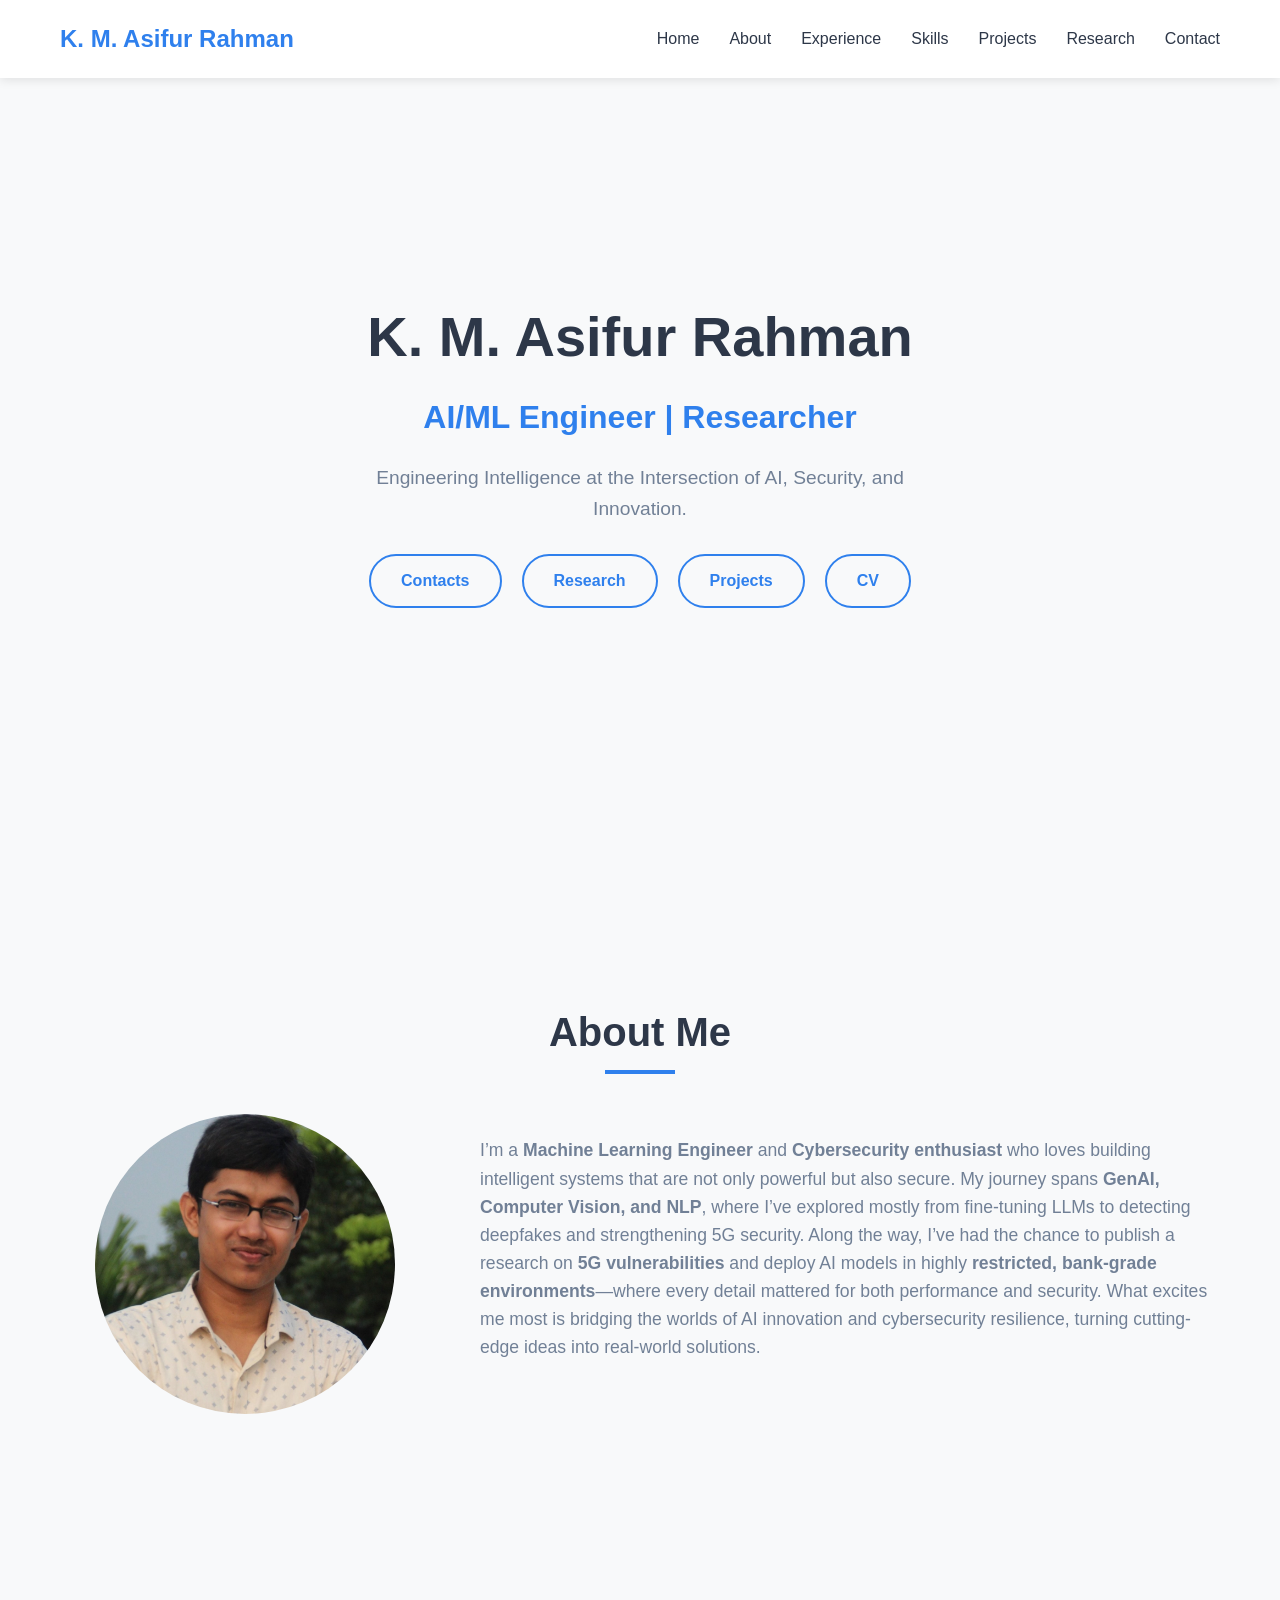
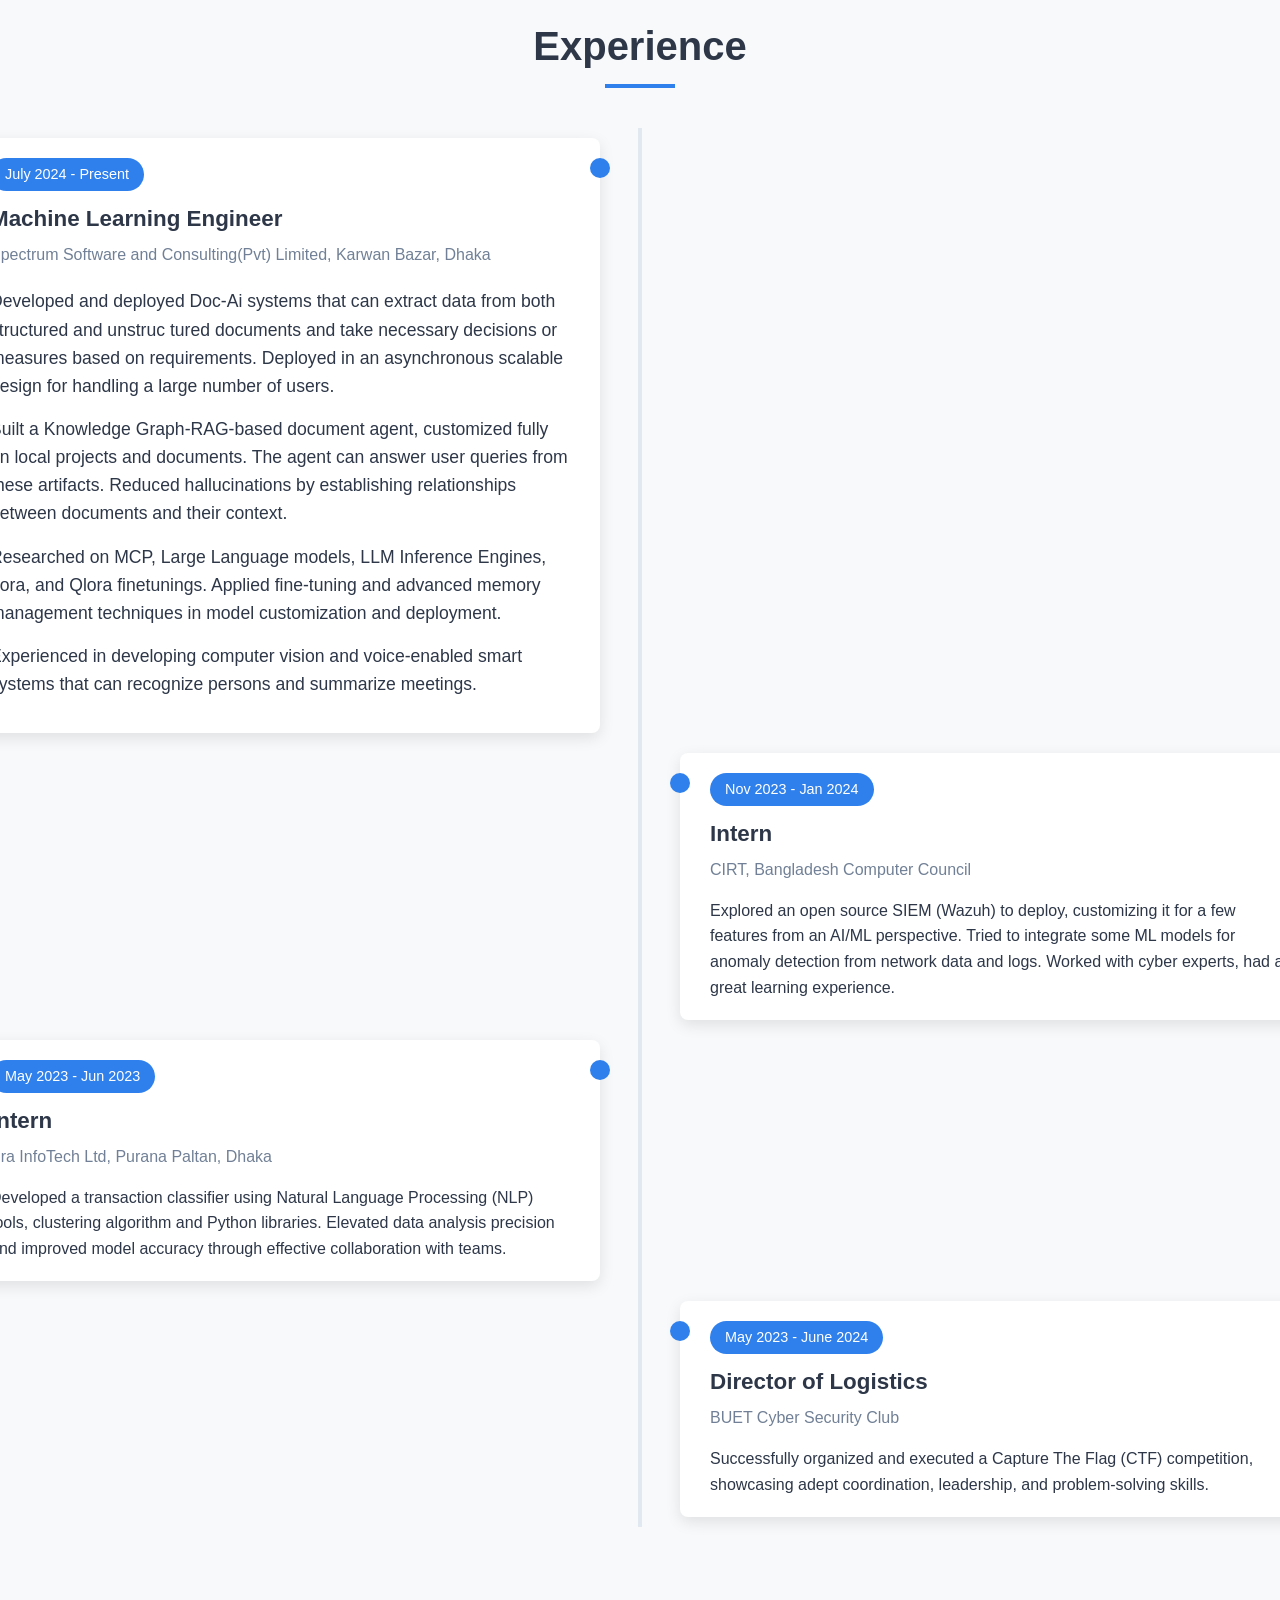
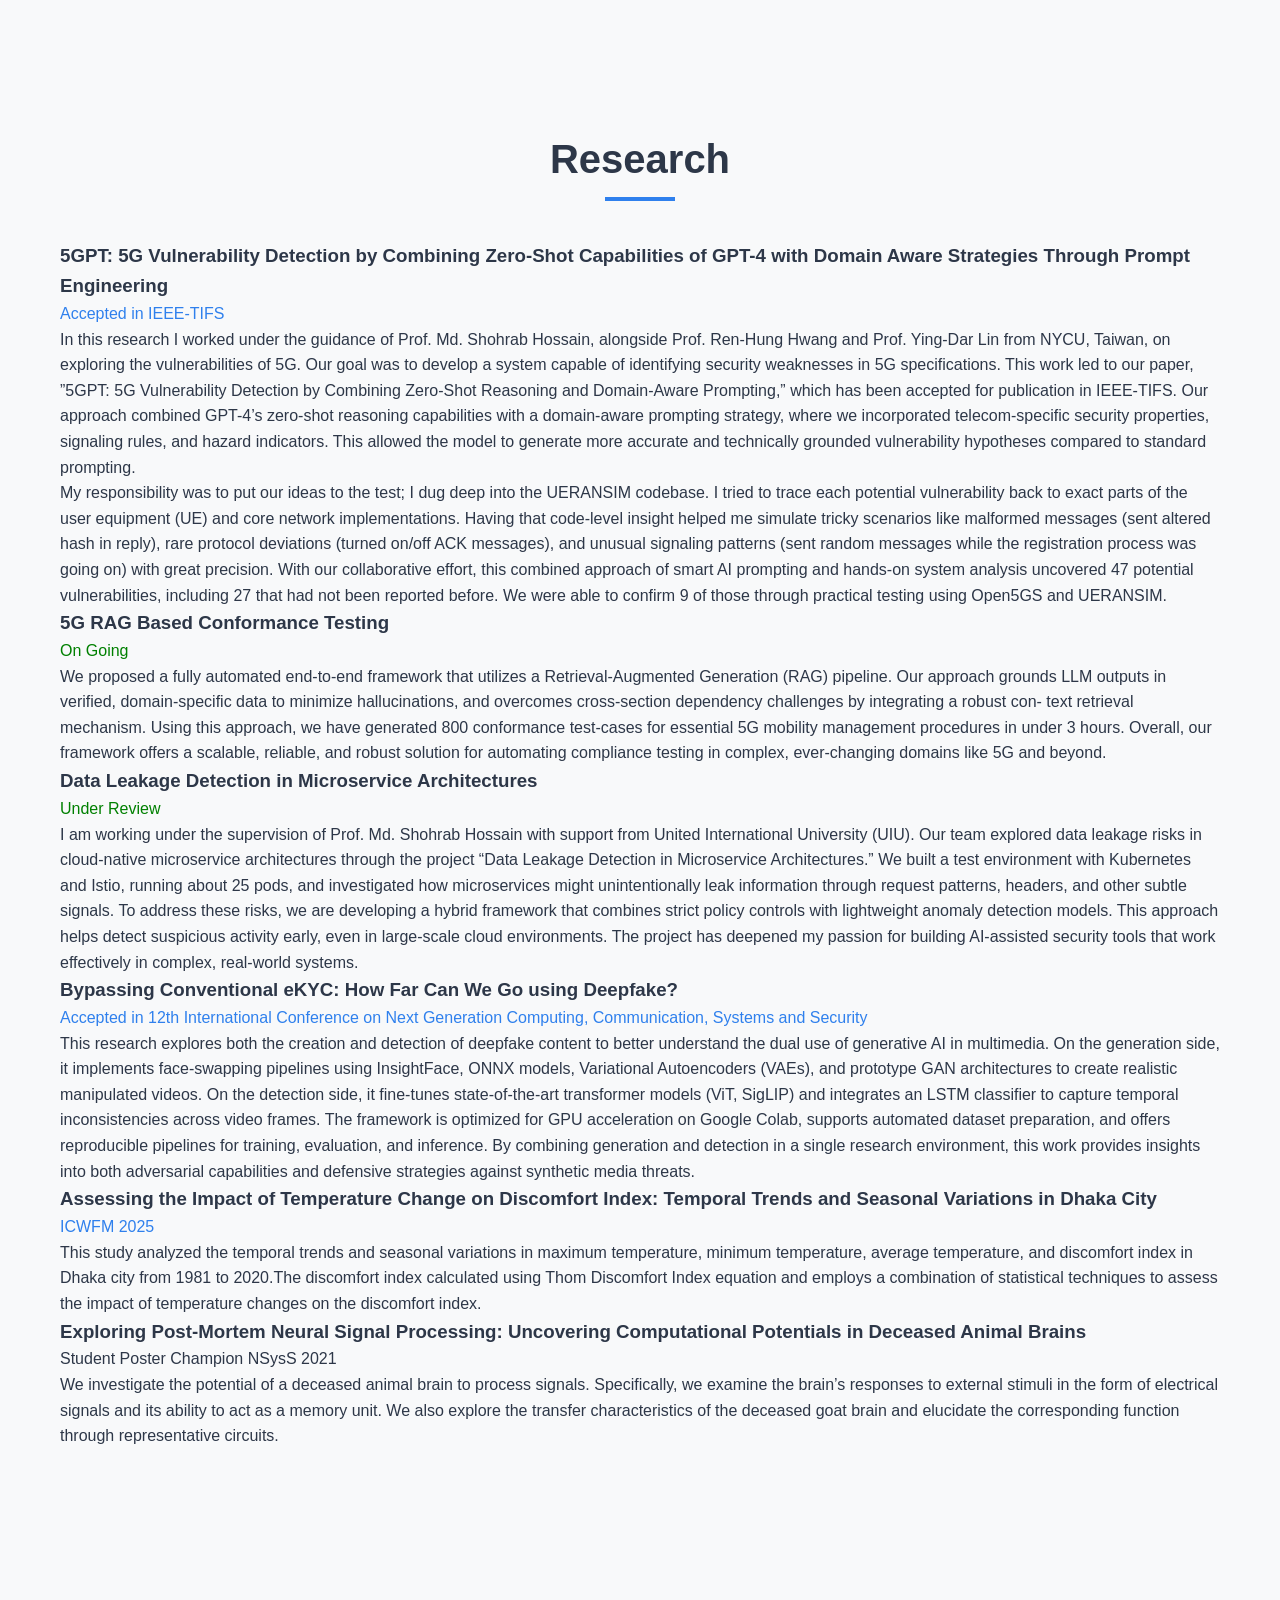
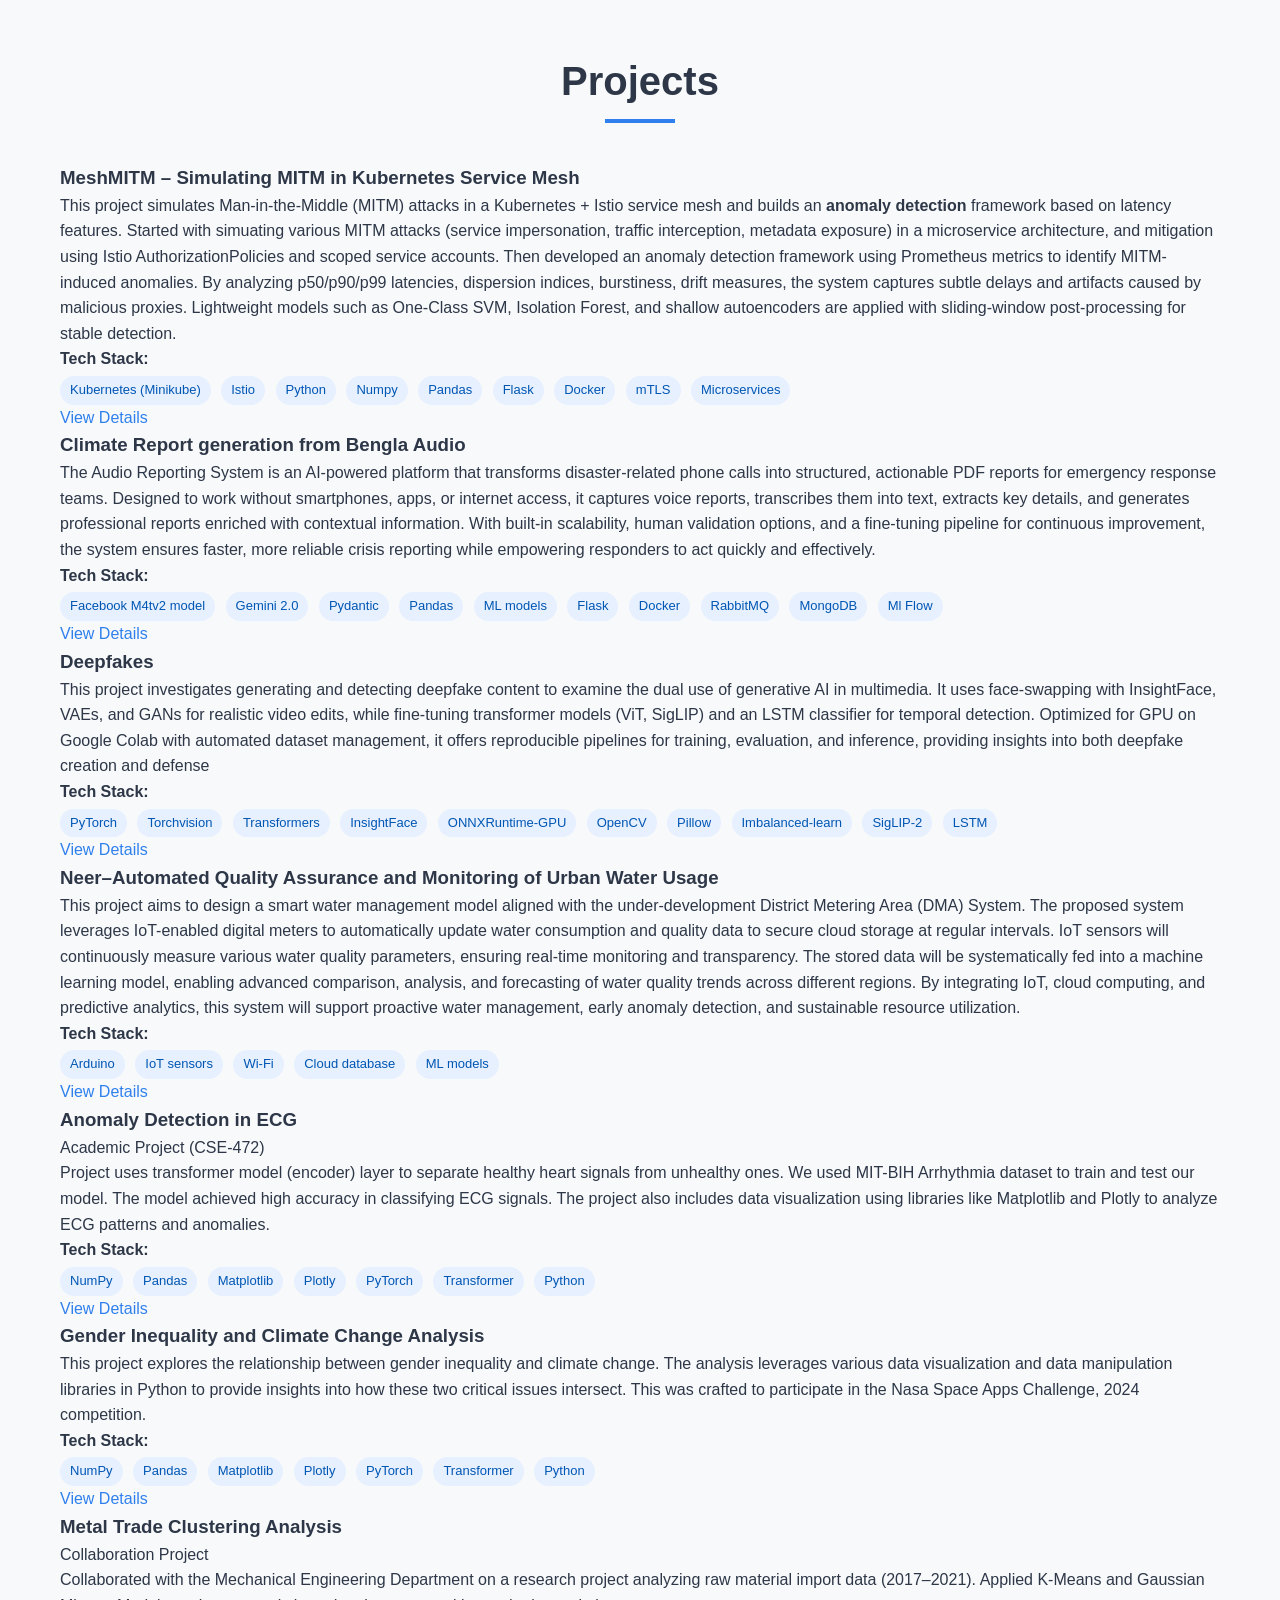
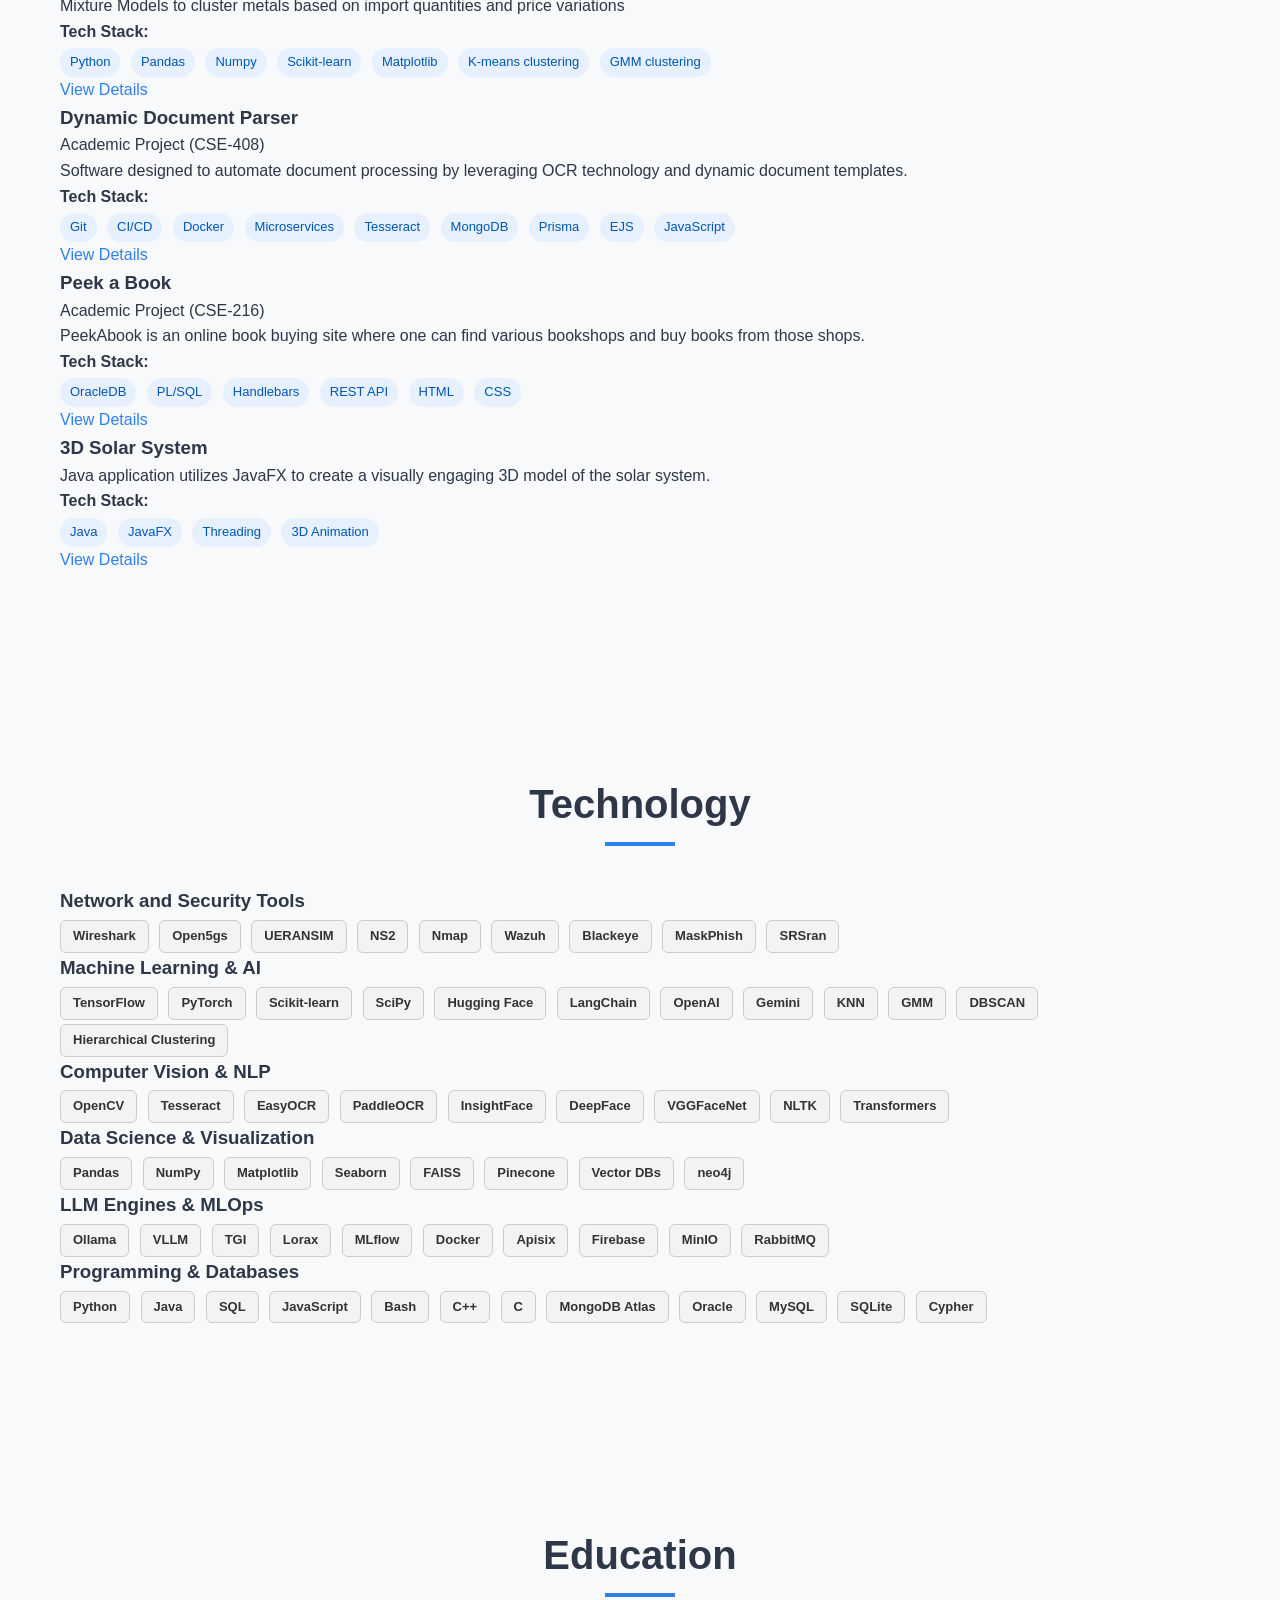
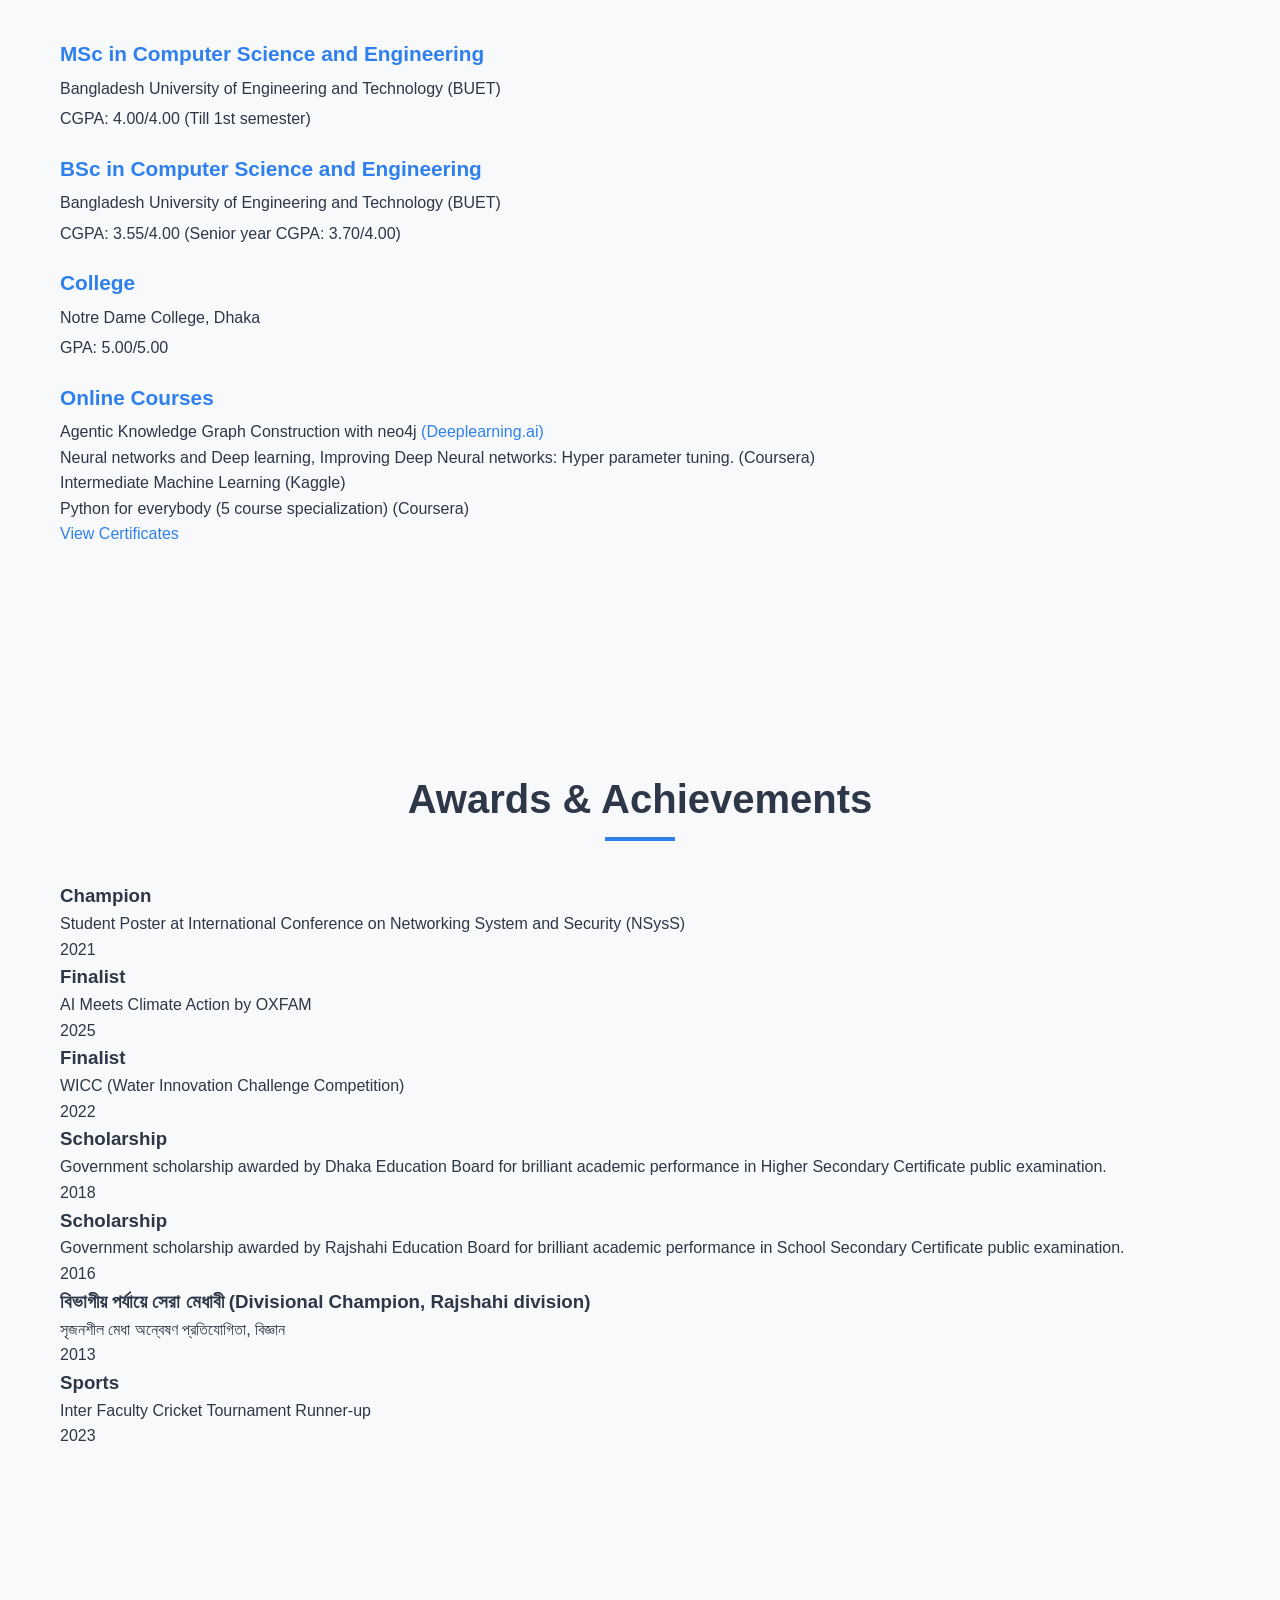
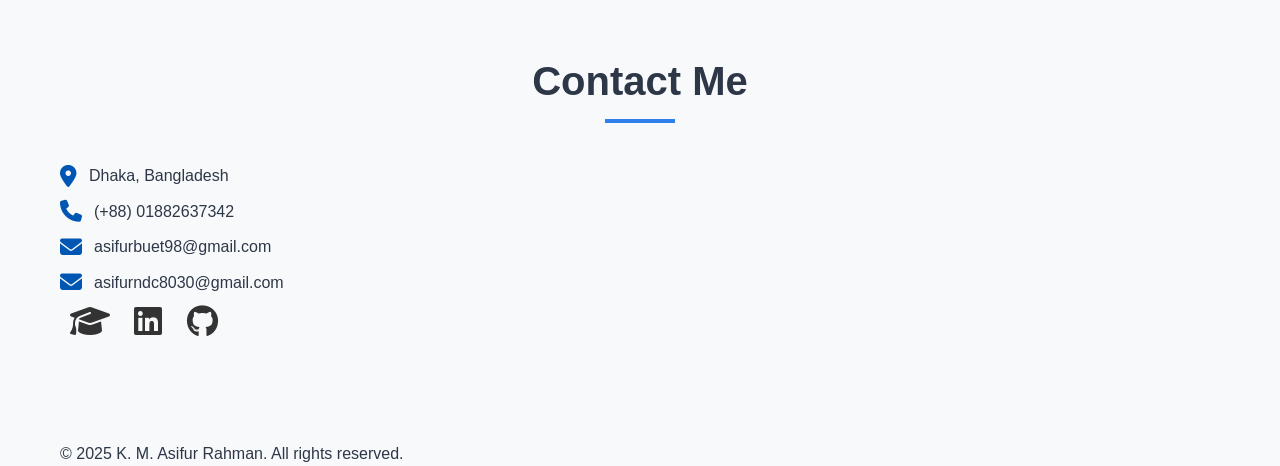
==== commit eb3b4fa3: "changed research on dataleakage" ====
--- a/index.html
+++ b/index.html
@@ -173,15 +173,8 @@
                     <h3>Data Leakage Detection in Microservice Architectures</h3>
                     <div style="color: green;">Under Review</div>
                     <p>
-                        This research investigates vulnerabilities that lead to data leakage in microservice-based systems, 
-                        particularly within Kubernetes and Istio service mesh environments. We simulate adversarial 
-                        scenarios such as service impersonation, traffic interception, and unintended metadata exposure 
-                        to evaluate confidentiality and integrity risks. To mitigate these, we propose a hybrid framework 
-                        combining policy-driven security (e.g., Istio AuthorizationPolicies, scoped service accounts) with 
-                        anomaly detection models trained on latency-based features (p50/p90/p99, burstiness, drift, 
-                        retry metrics). Our approach leverages Prometheus metrics, lightweight one-class models, and 
-                        shallow autoencoders to detect MITM-induced leakage in real time, offering a scalable and 
-                        resource-efficient defense mechanism for large-scale cloud-native deployments.
+                        I am working under the supervision of Prof. Md. Shohrab Hossain with support from United International University (UIU). Our team explored data leakage risks in cloud-native microservice architectures through the project “Data Leakage Detection in Microservice Architectures.” We built a test environment with Kubernetes and Istio, running about 25 pods, and investigated how microservices might unintentionally leak information through request patterns, headers, and other subtle signals.
+To address these risks, we are developing a hybrid framework that combines strict policy controls with lightweight anomaly detection models. This approach helps detect suspicious activity early, even in large-scale cloud environments. The project has deepened my passion for building AI-assisted security tools that work effectively in complex, real-world systems.
                     </p>
                 </div>
 
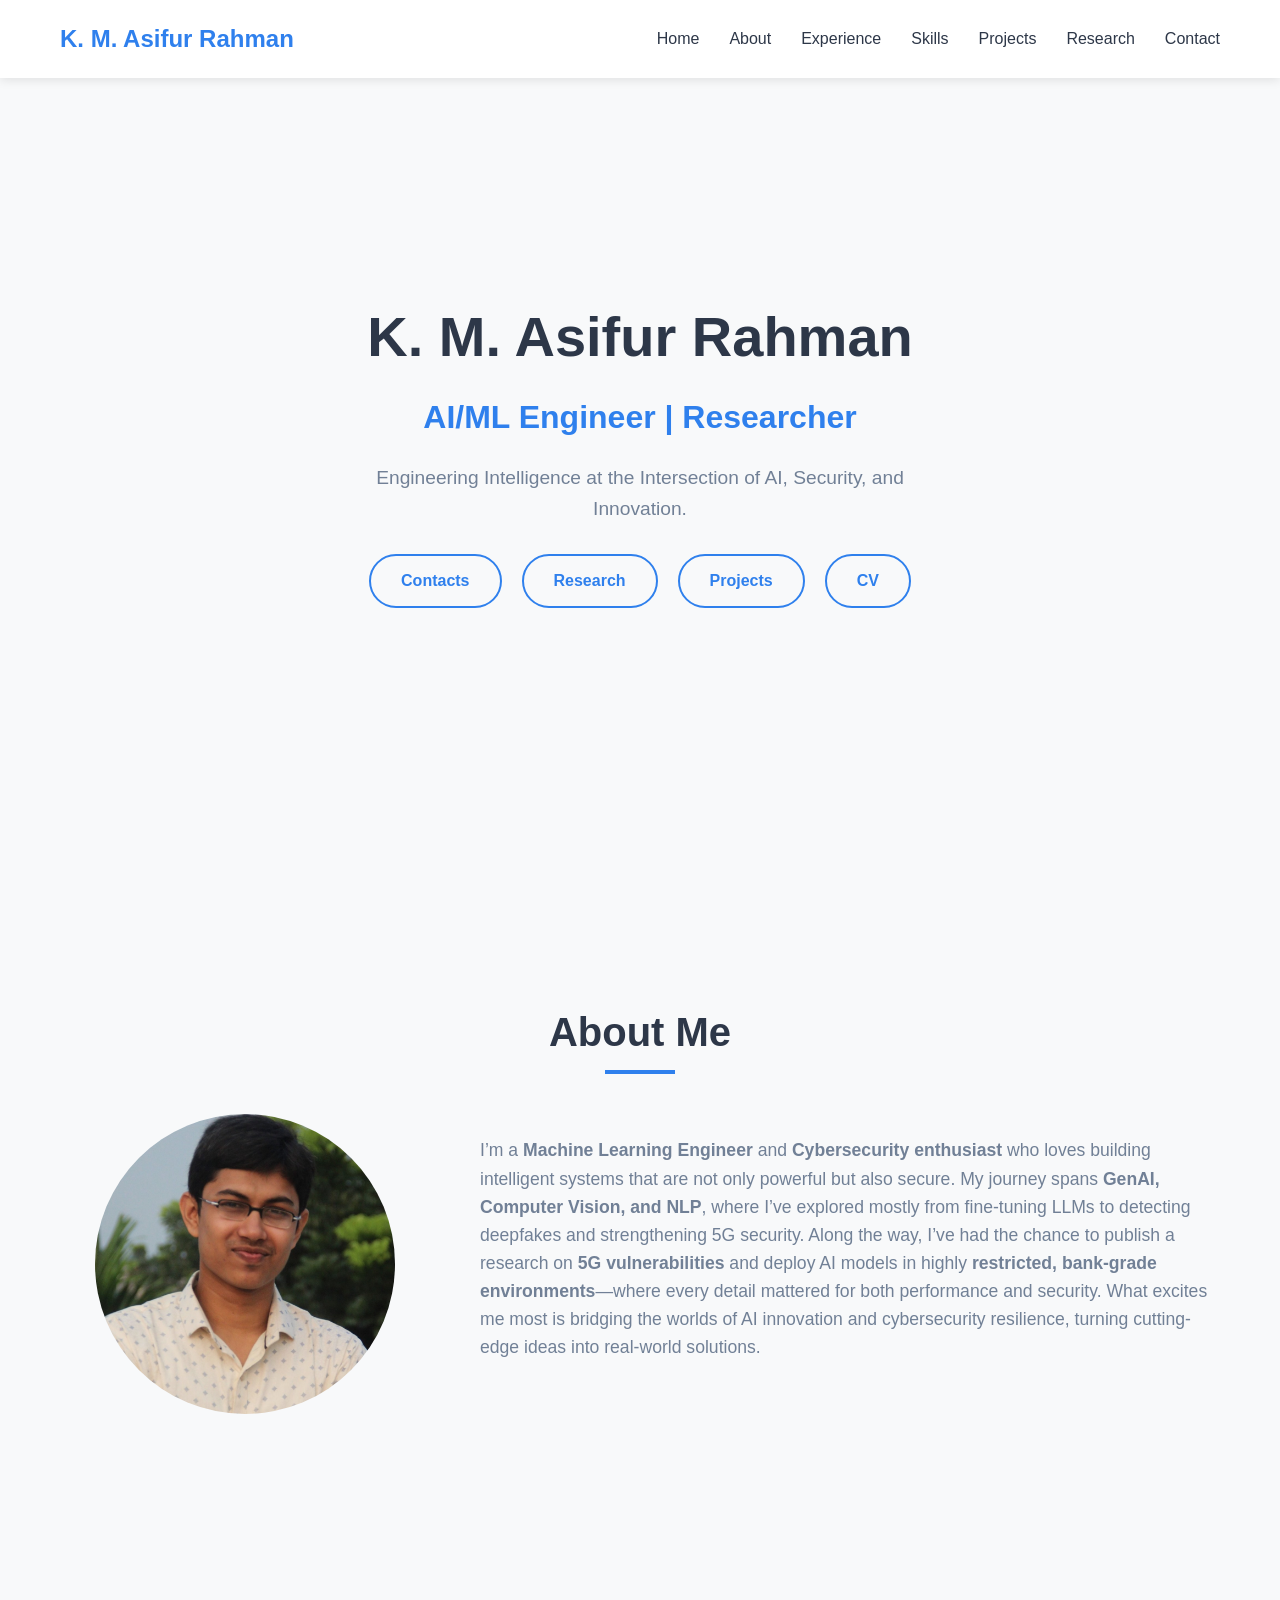
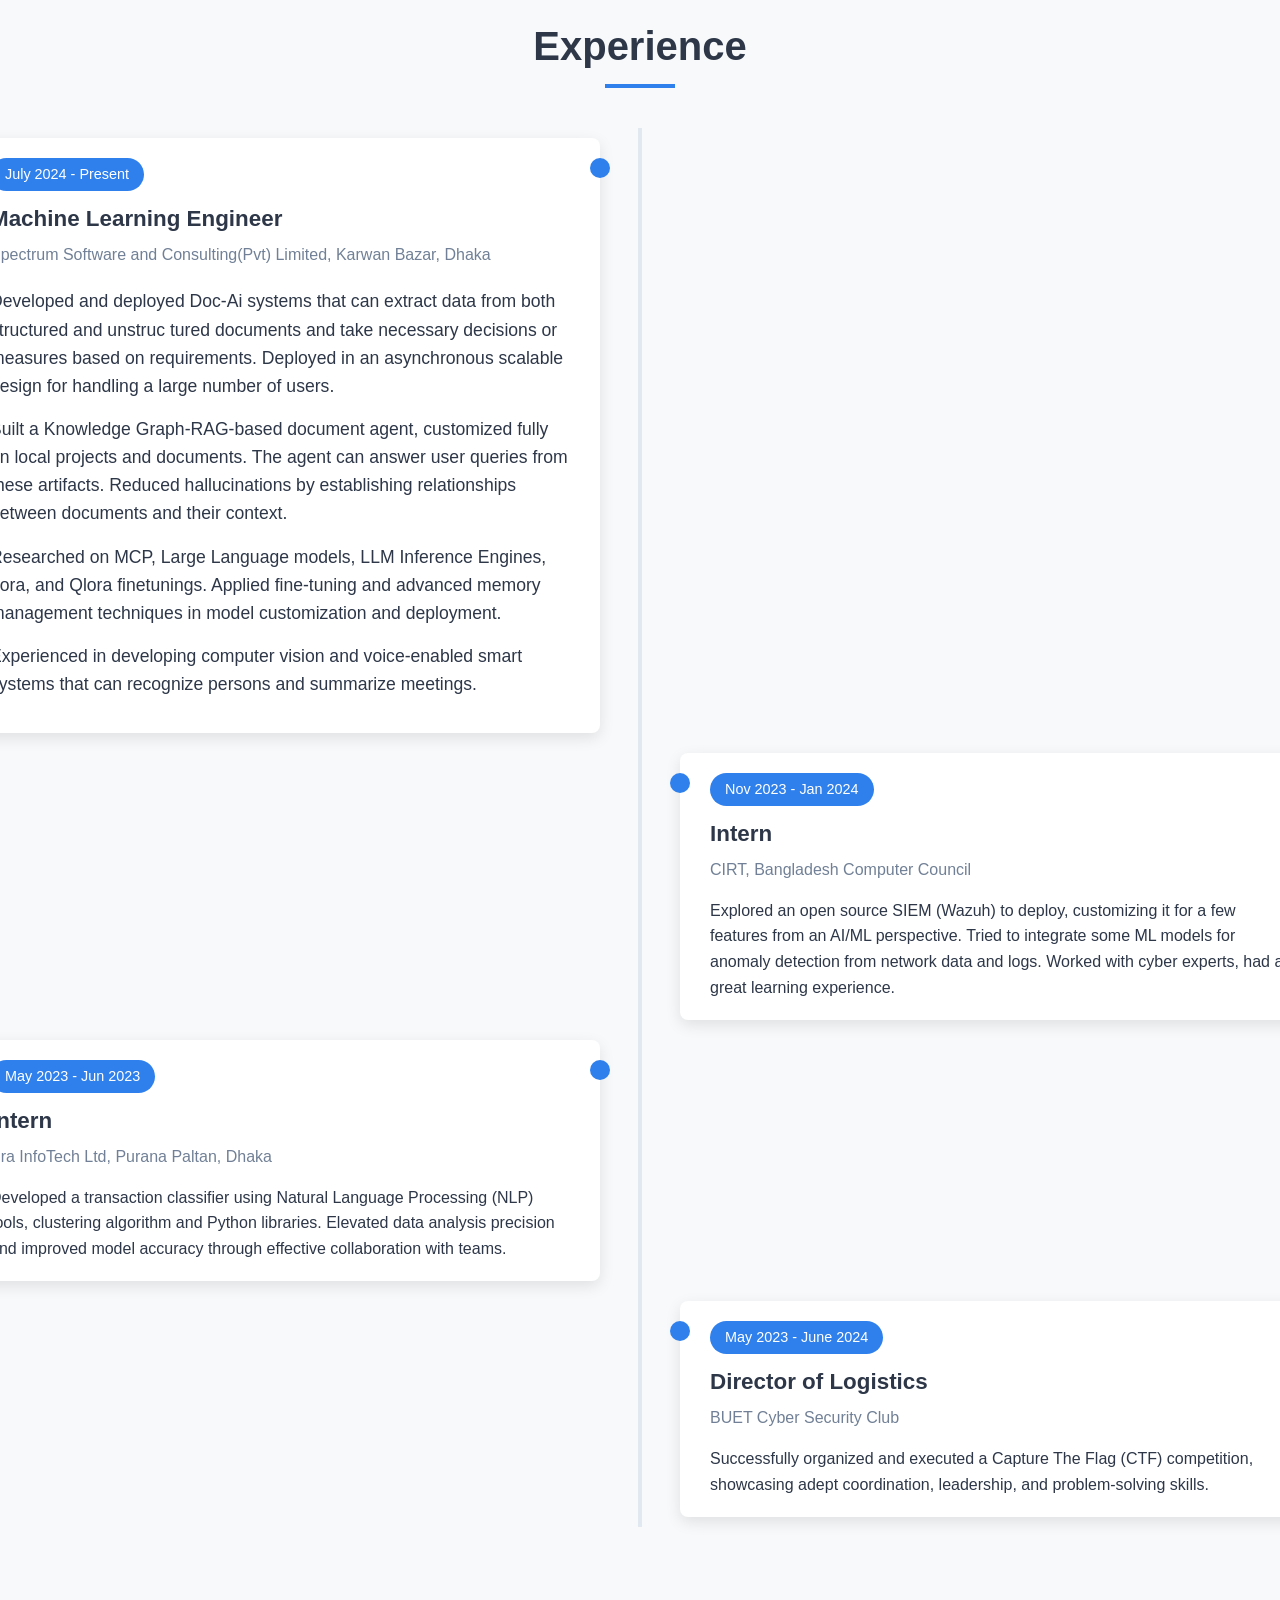
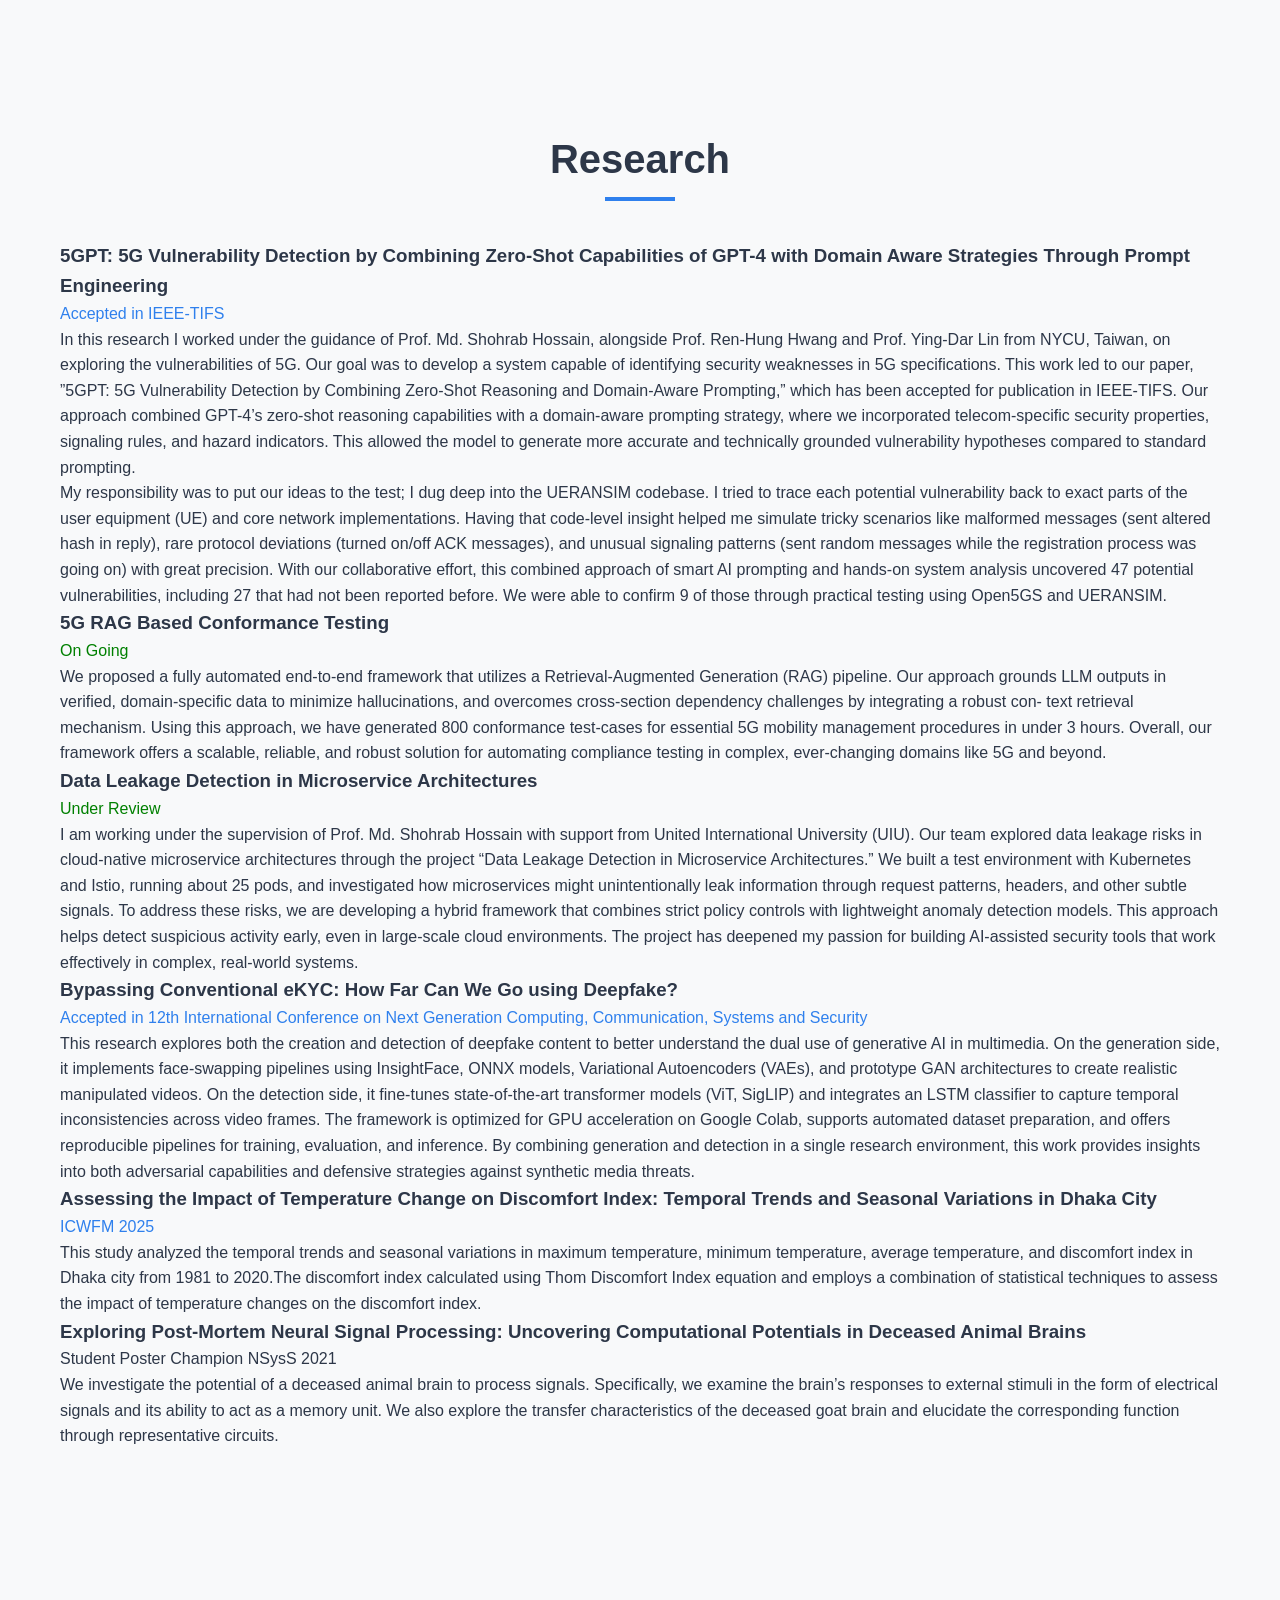
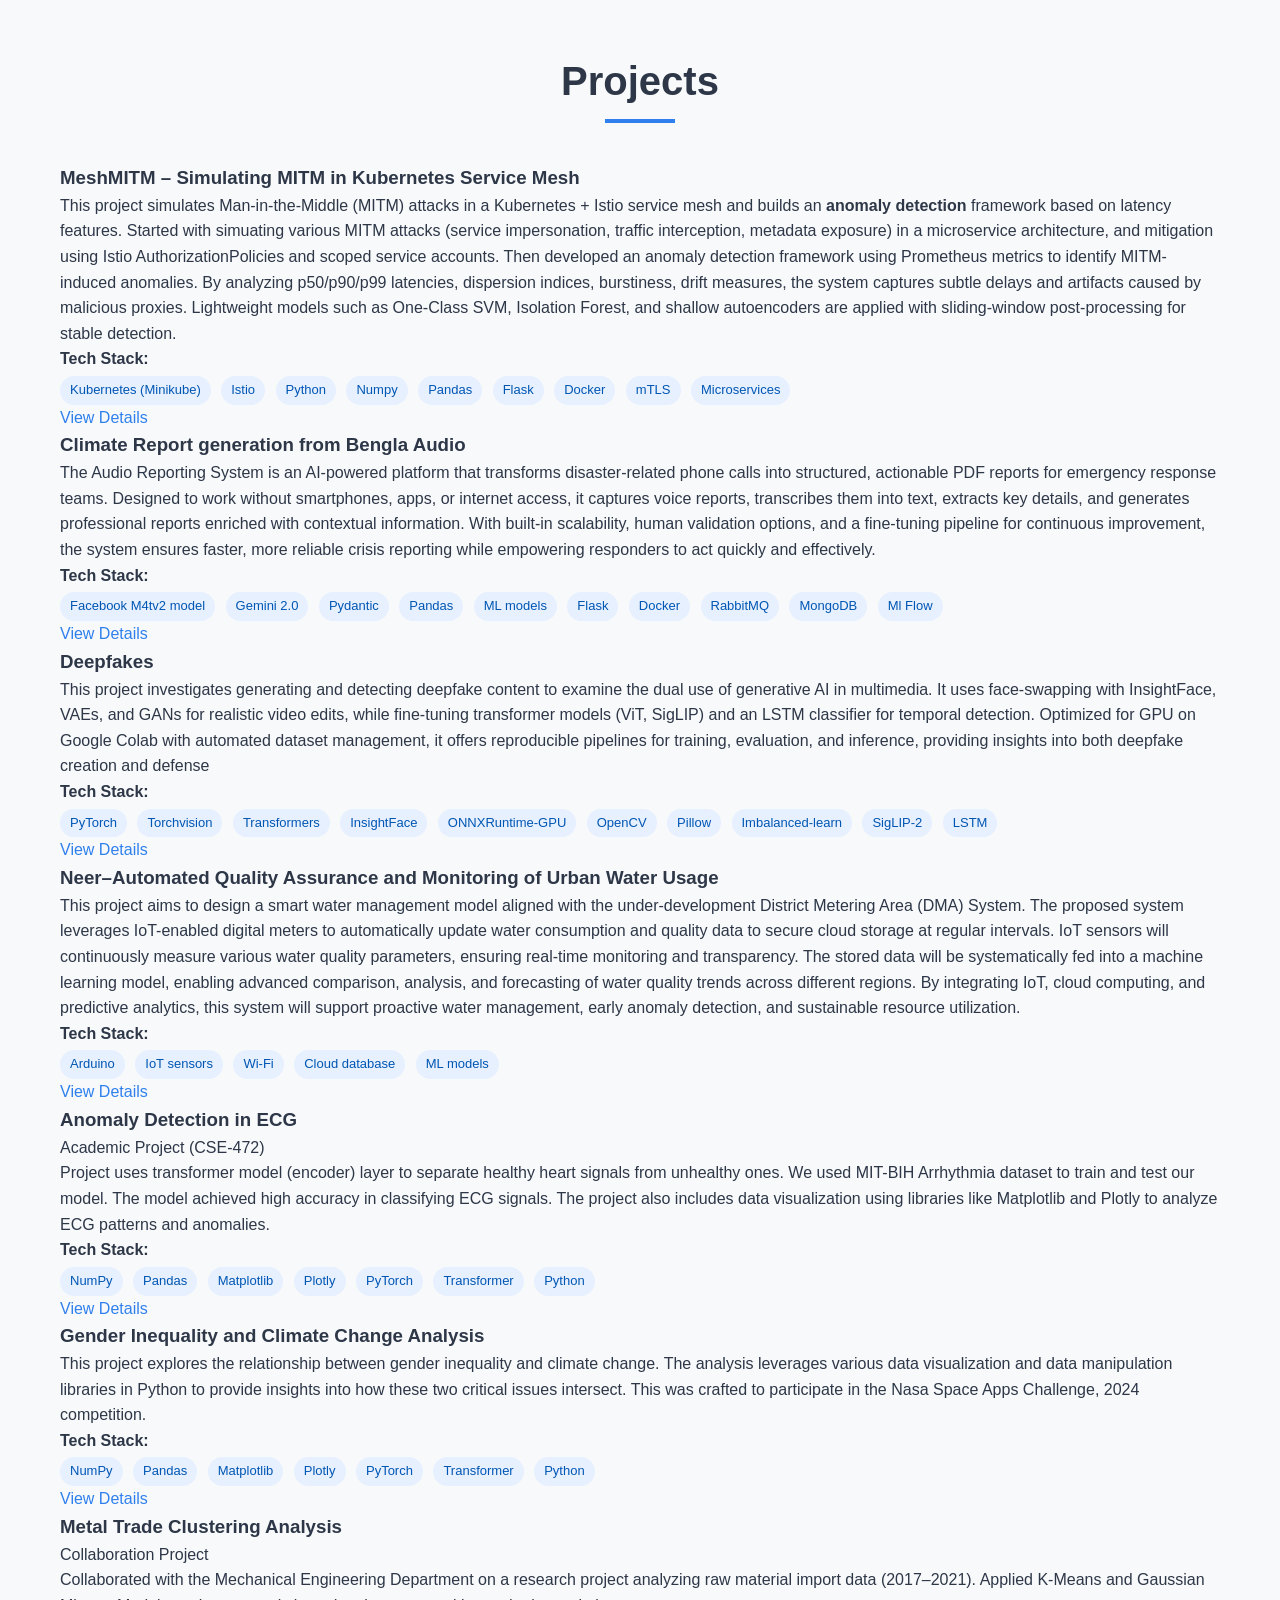
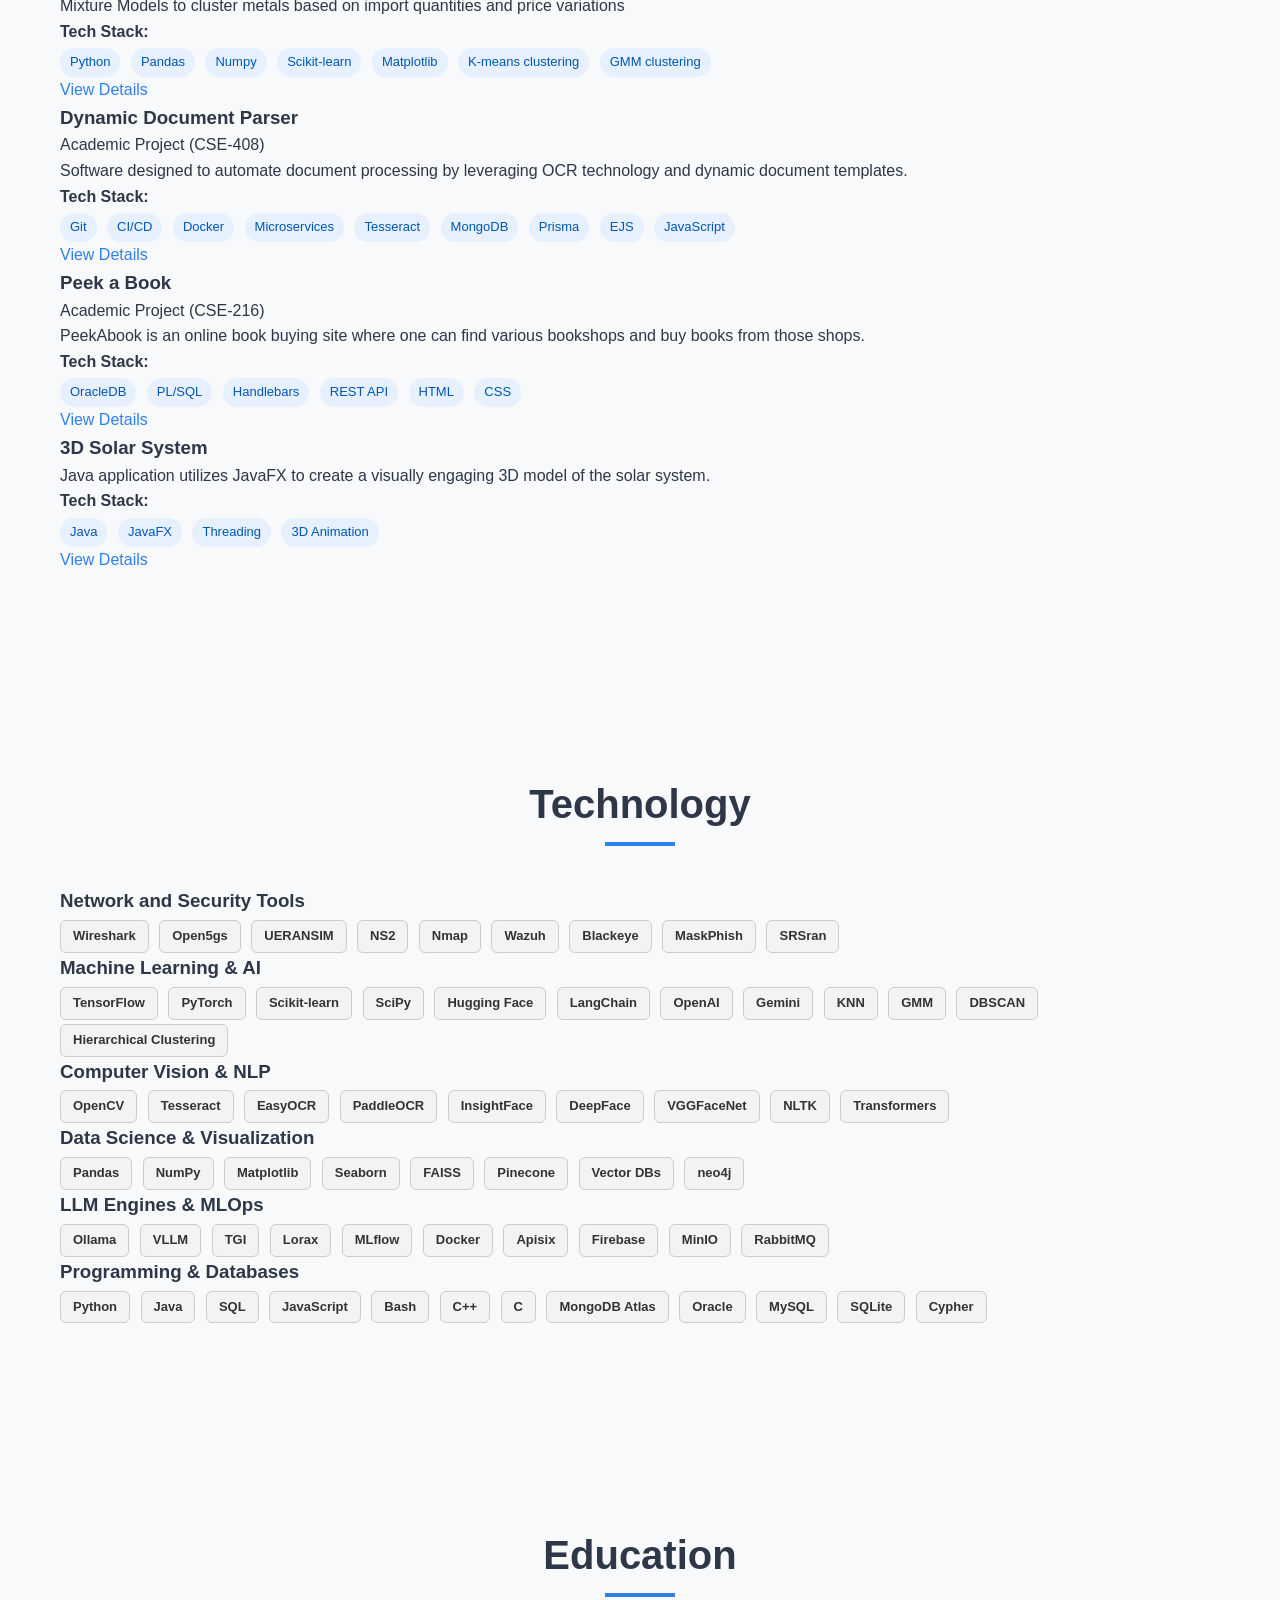
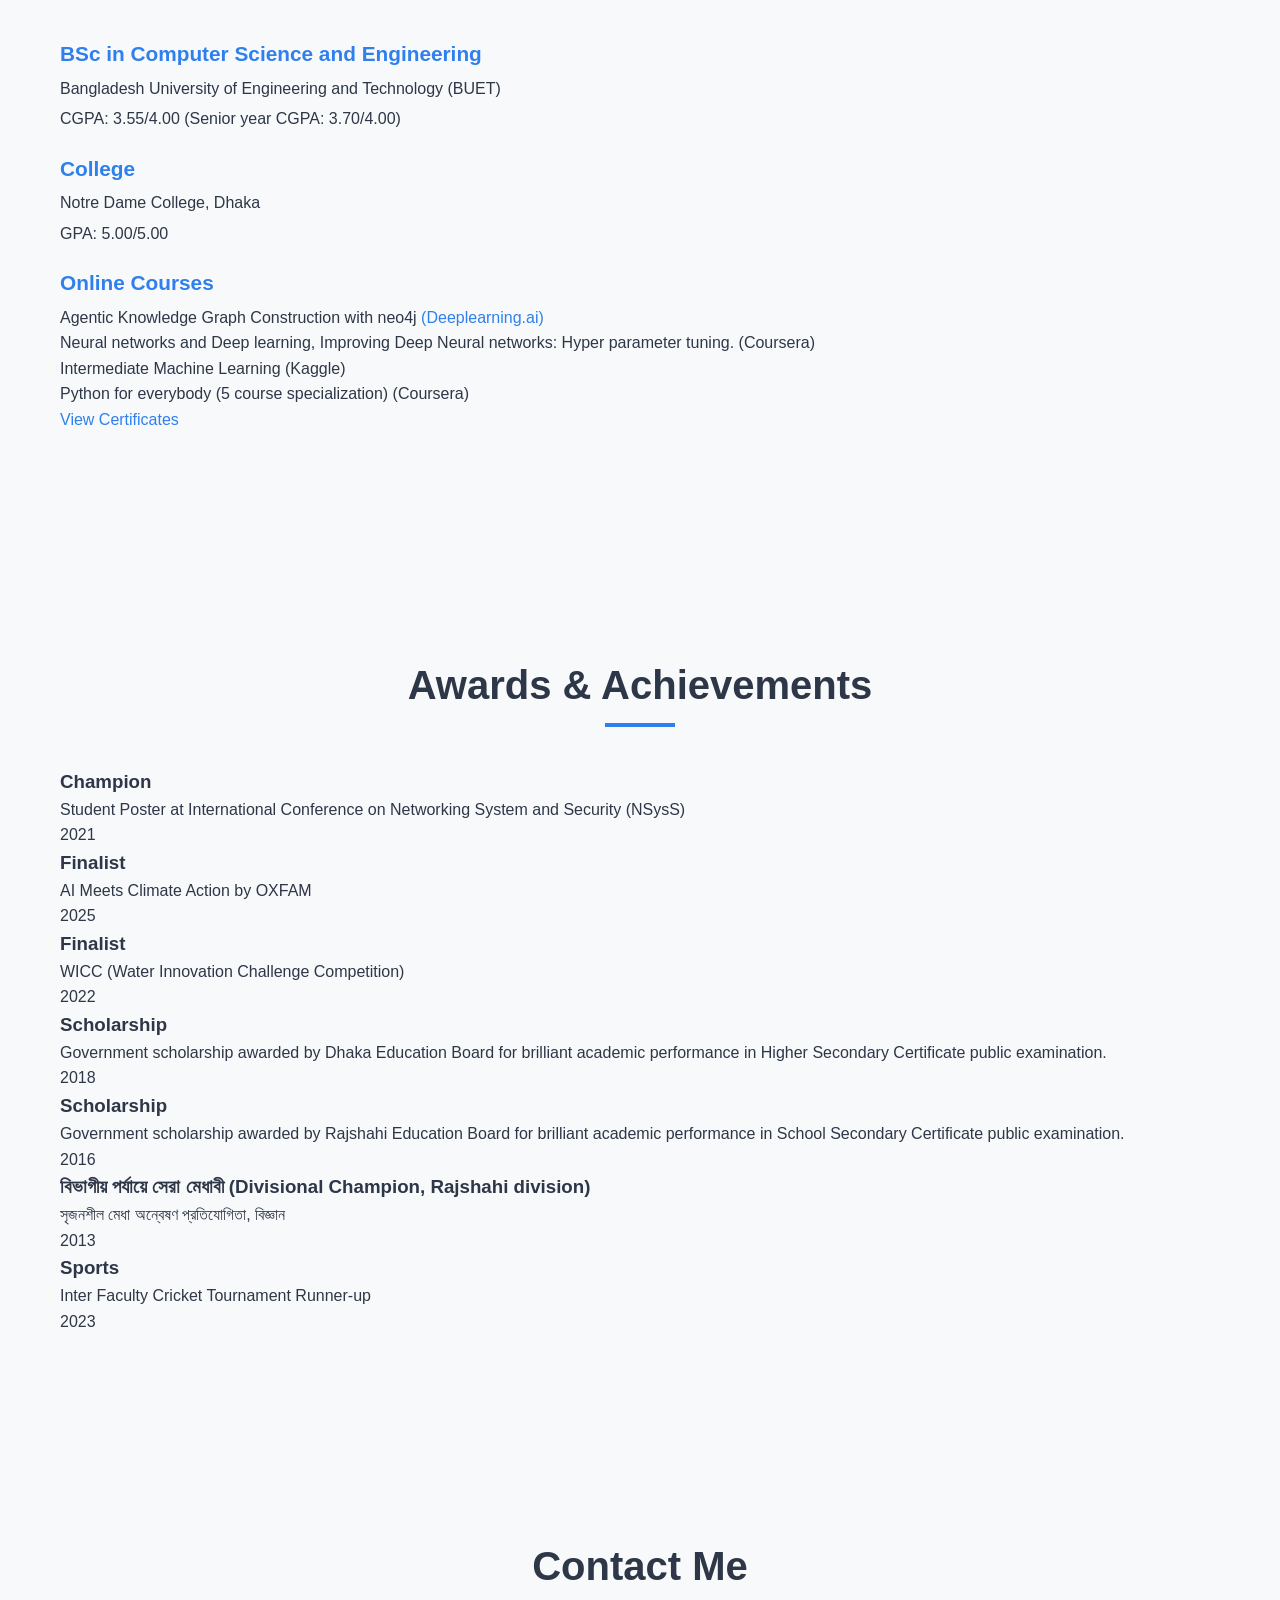
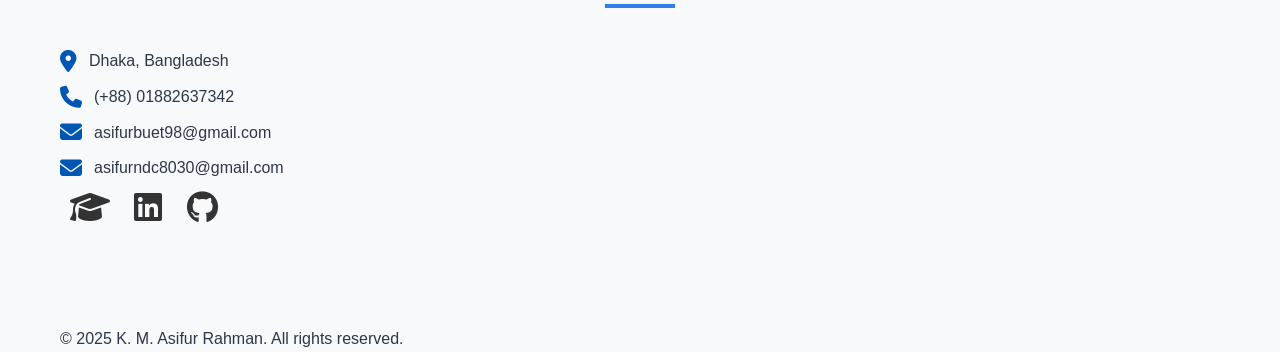
==== commit 2e425e60: "modified" ====
--- a/index.html
+++ b/index.html
@@ -708,12 +708,7 @@
     <section id="research" class="research">
         <div class="container">
             <h2 class="section-title">Education</h2>
-                    <div class="education-item">
-                        <h4>MSc in Computer Science and Engineering</h4>
-                        <p>Bangladesh University of Engineering and Technology (BUET)</p>
-                        <p>CGPA: 4.00/4.00 (Till 1st semester)</p>
-                        <!-- <p><i>Currently in 1st Semester</i></p> -->
-                    </div>
+                    
                     <div class="education-item">
                         <h4>BSc in Computer Science and Engineering</h4>
                         <p>Bangladesh University of Engineering and Technology (BUET)</p>
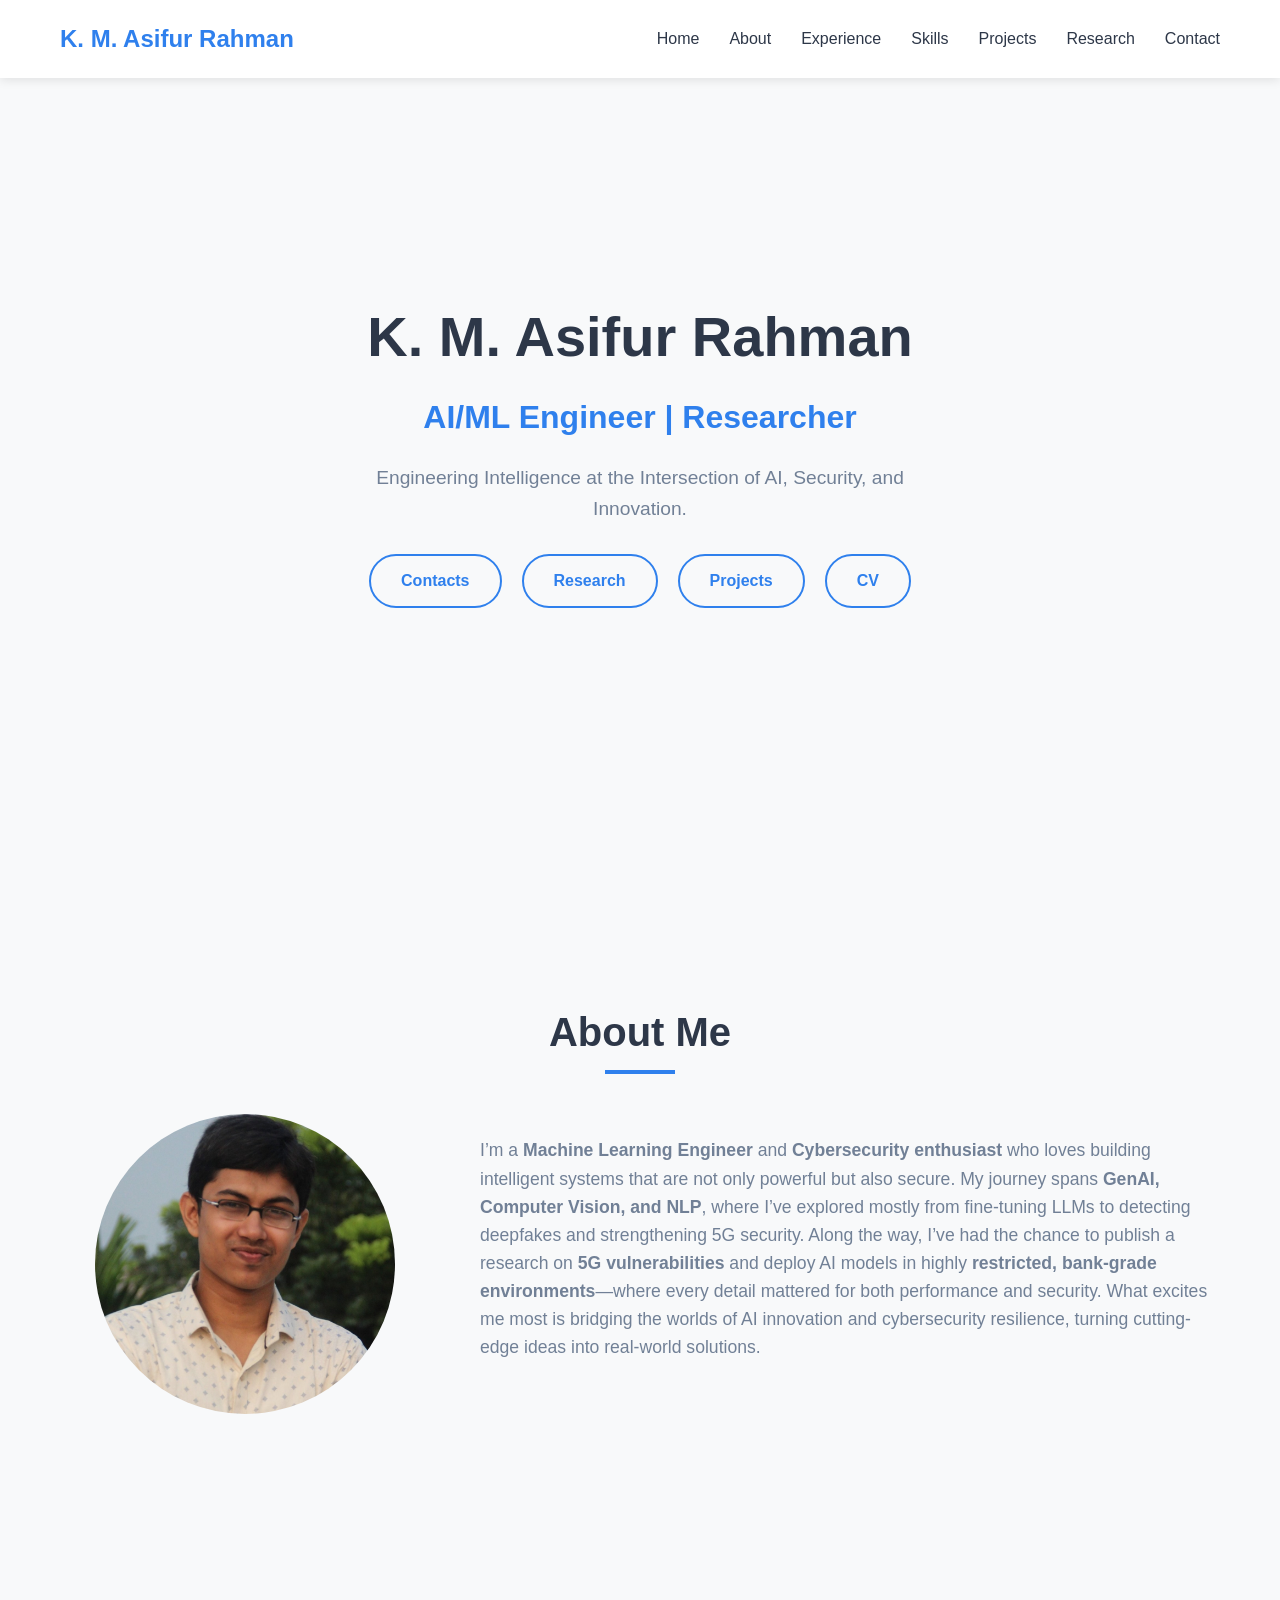
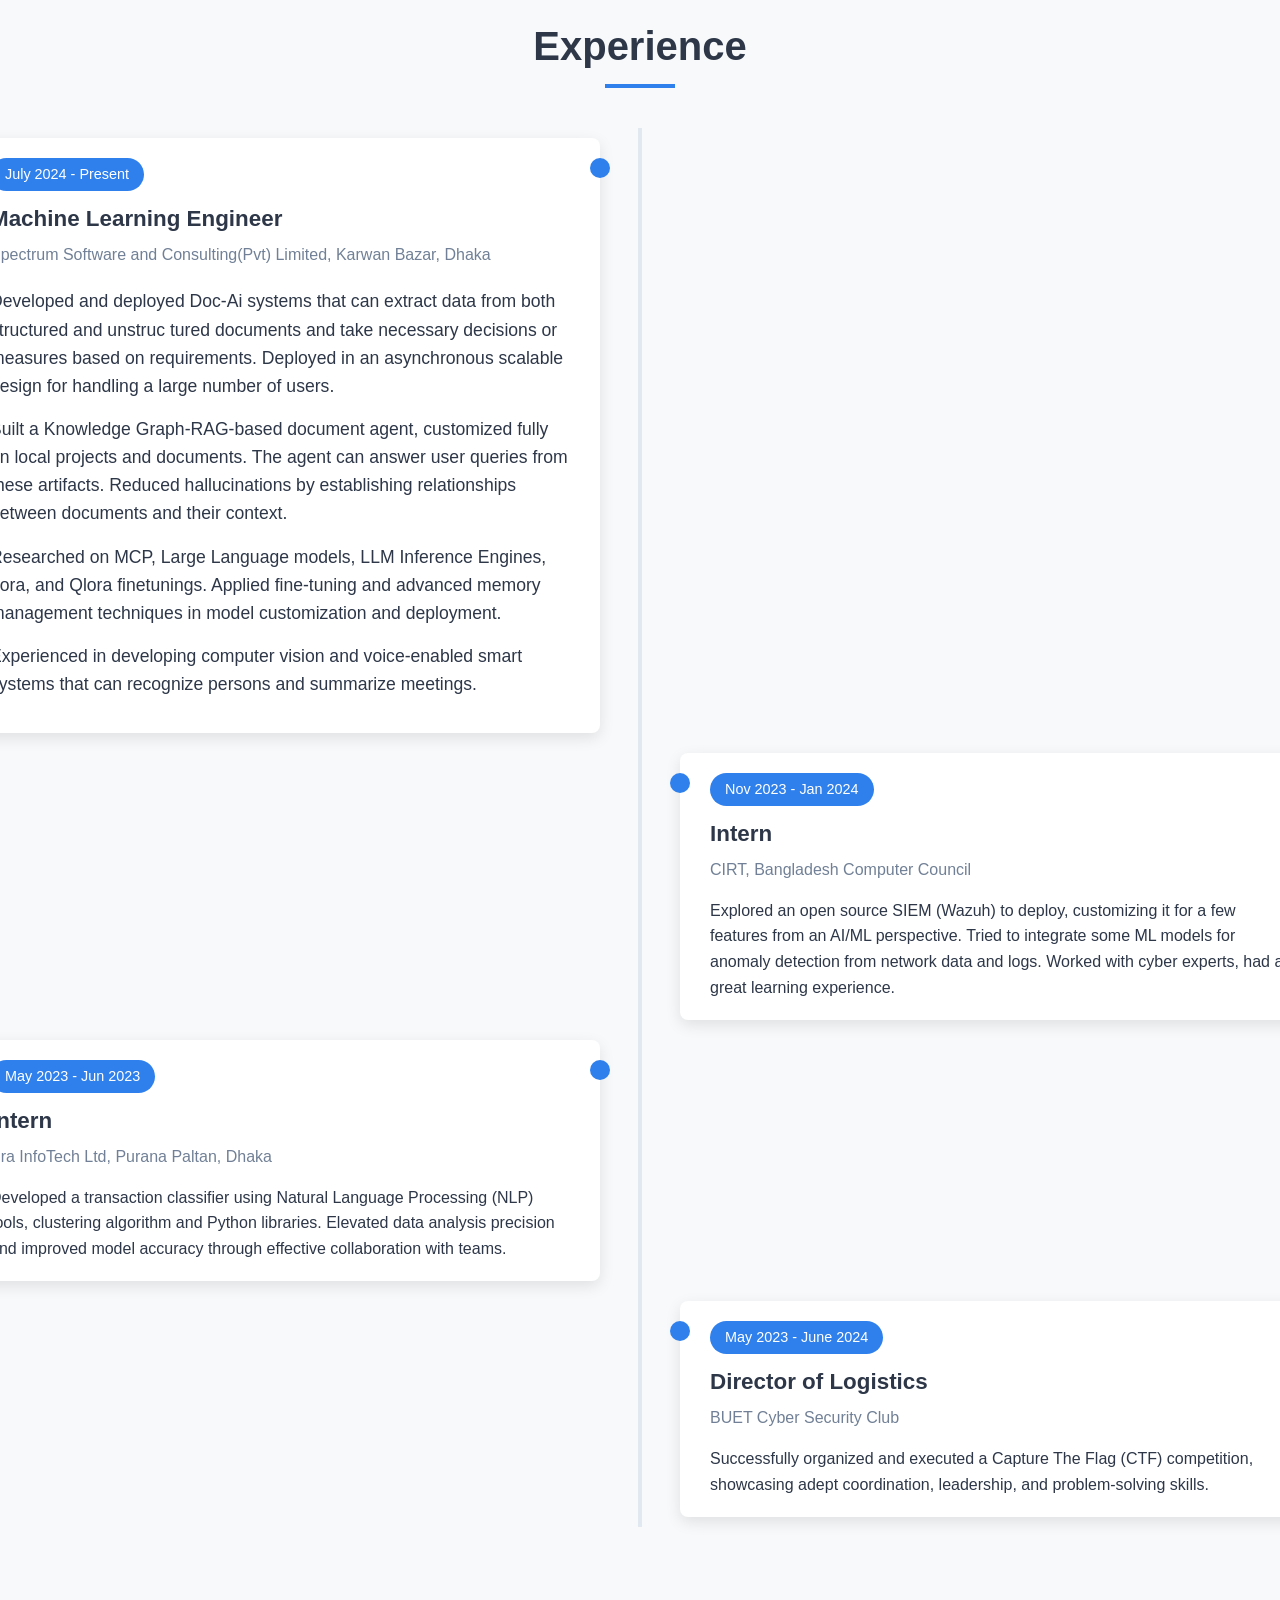
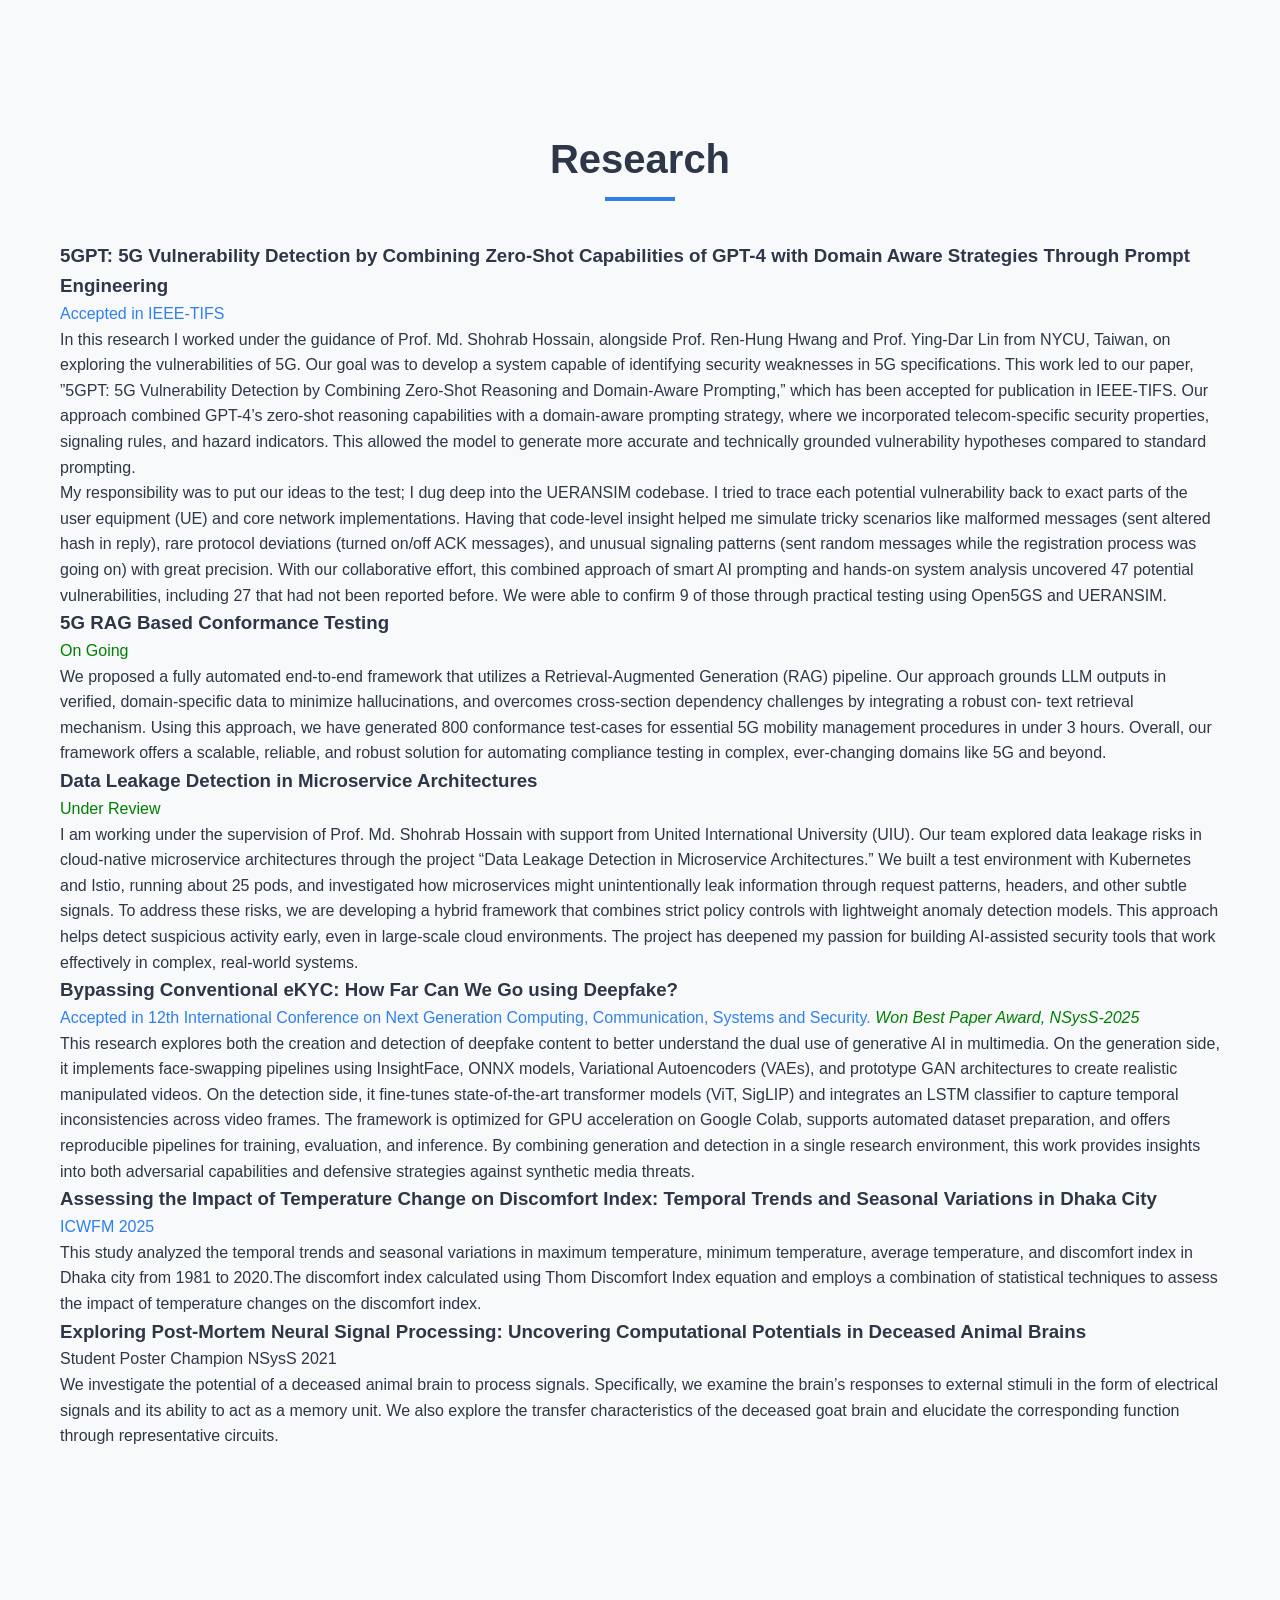
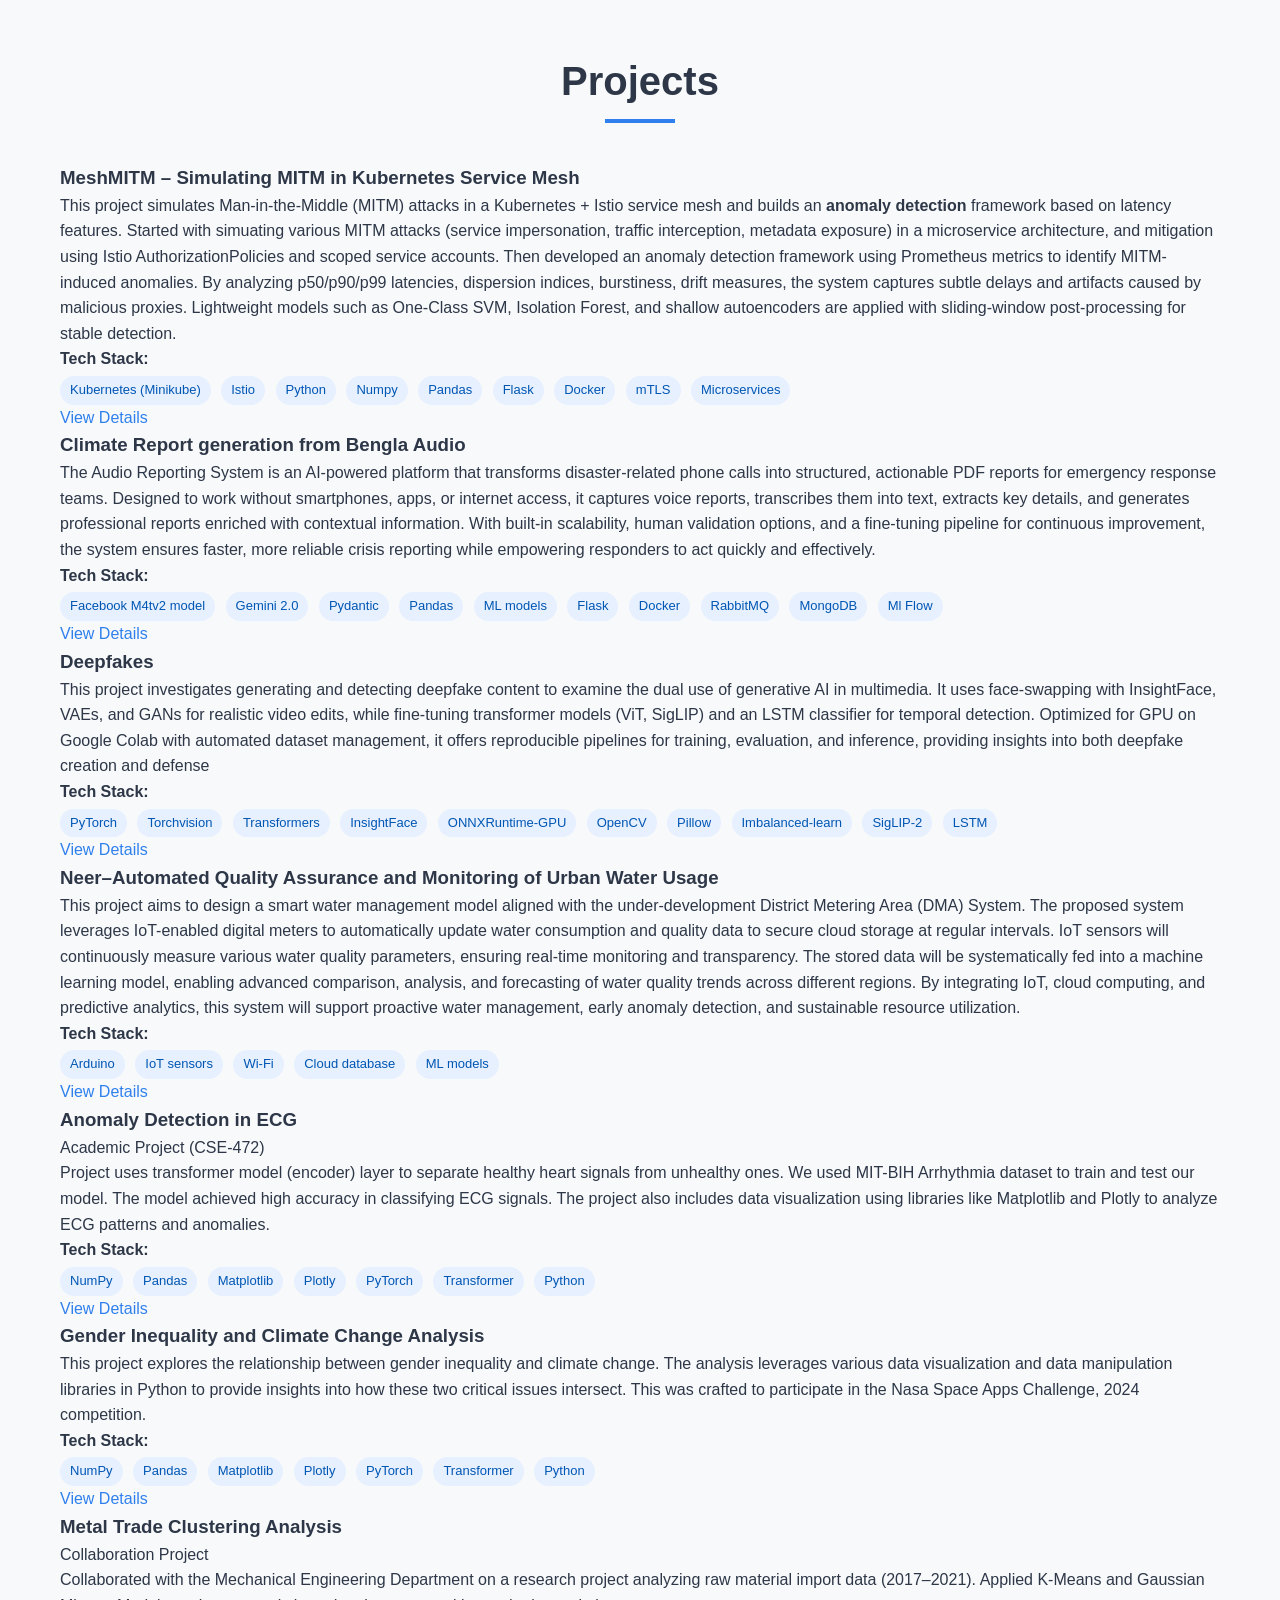
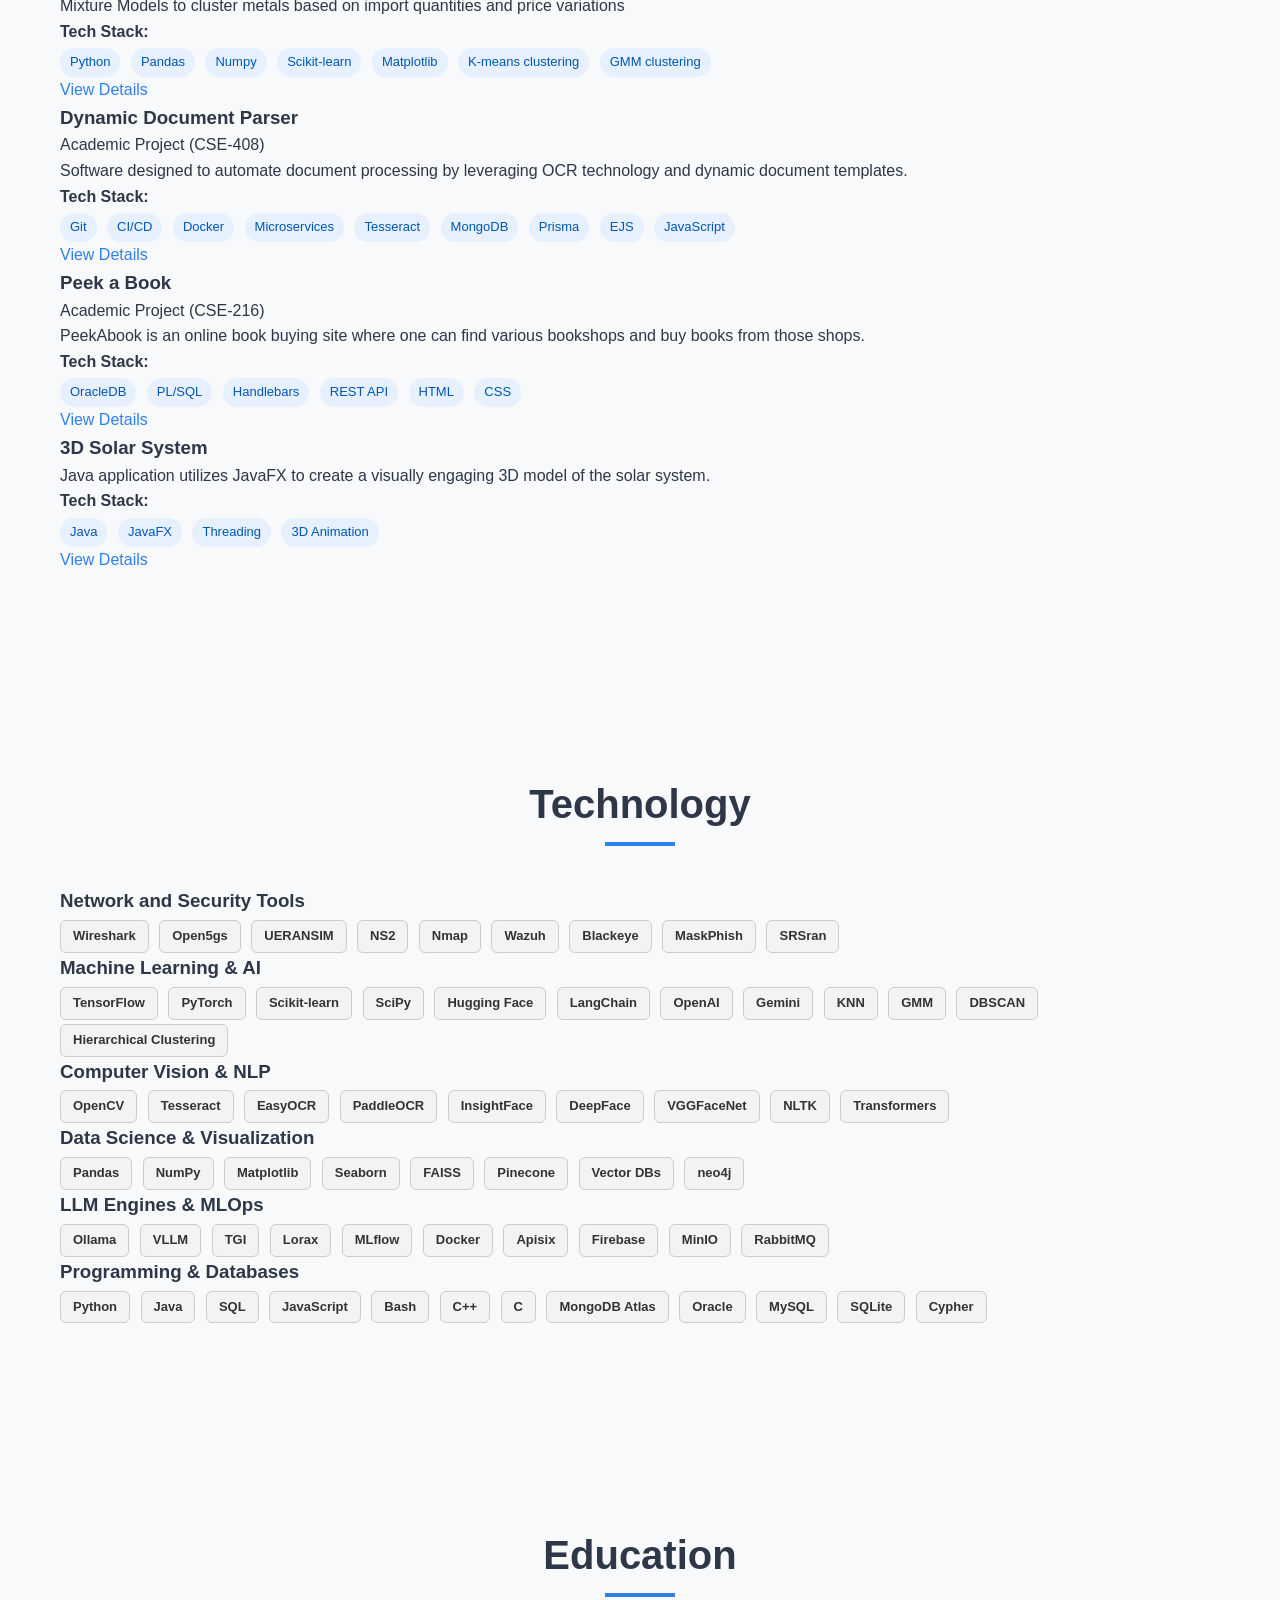
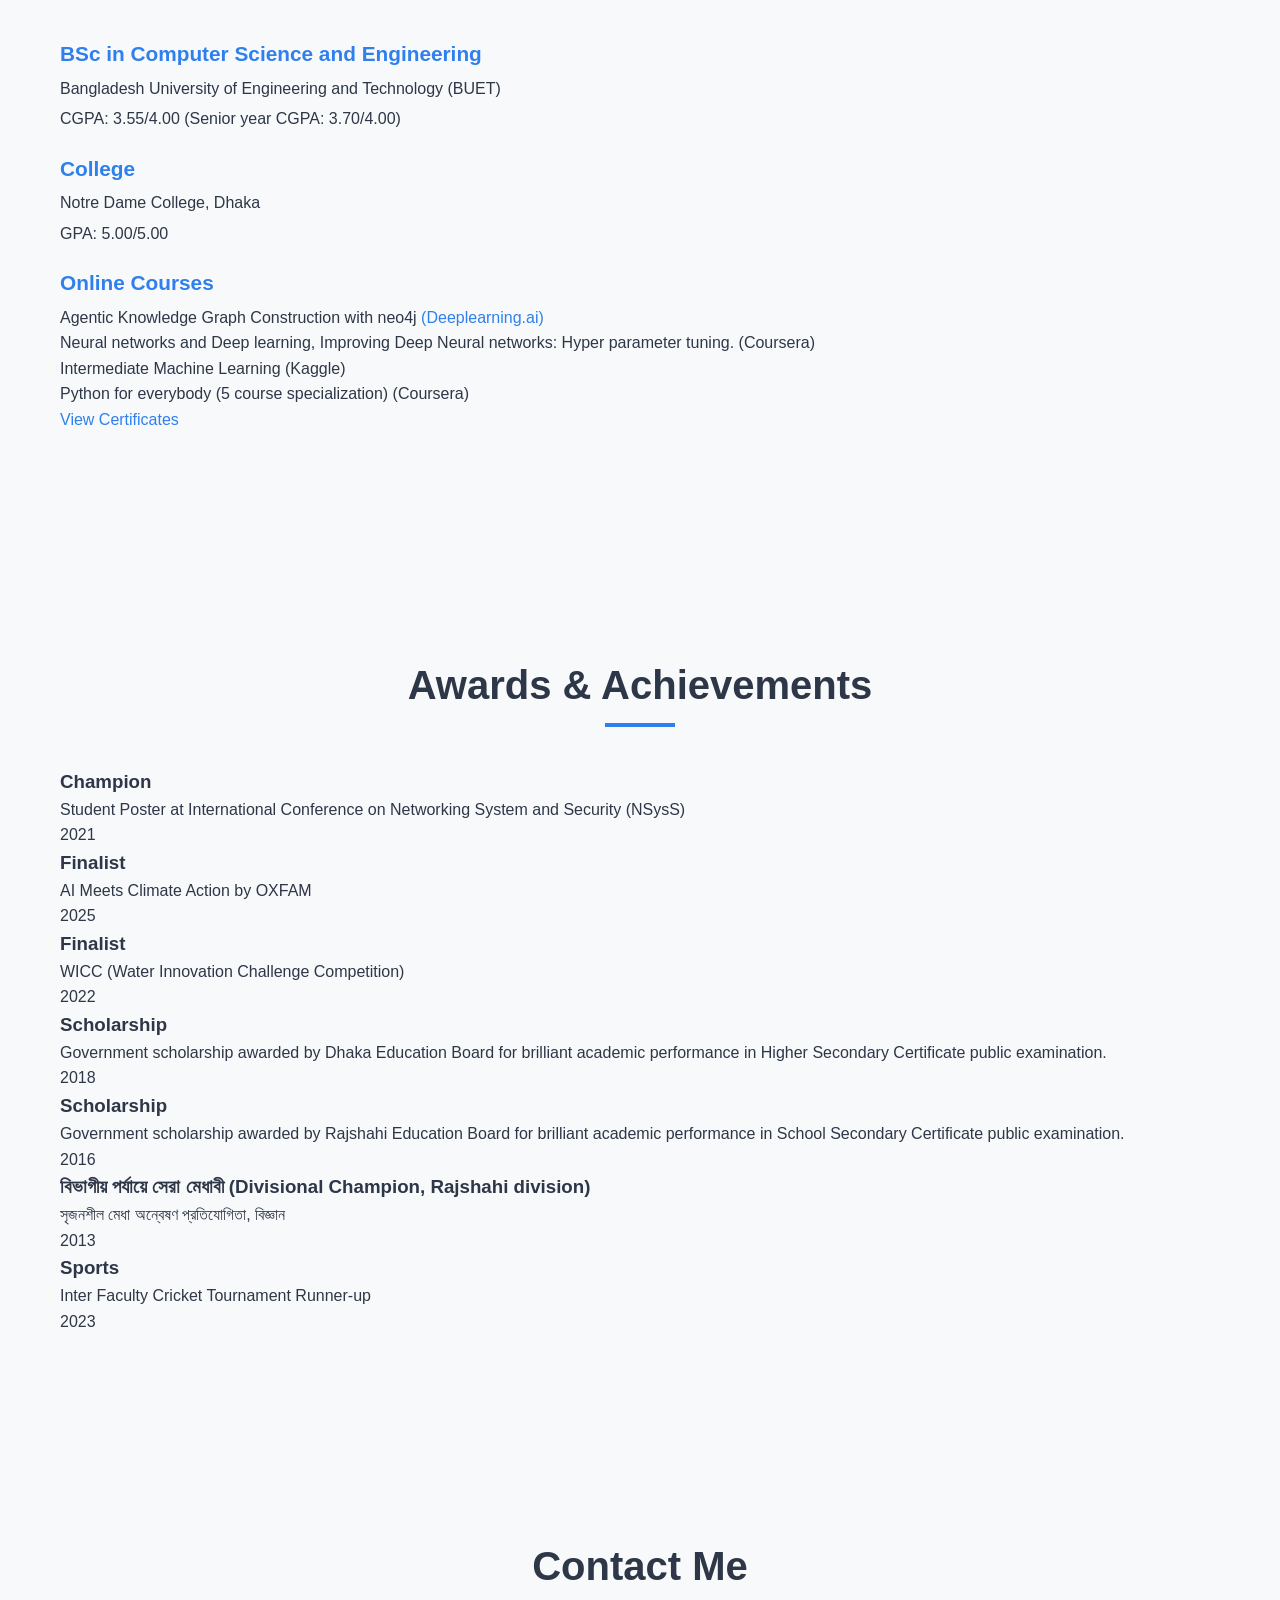
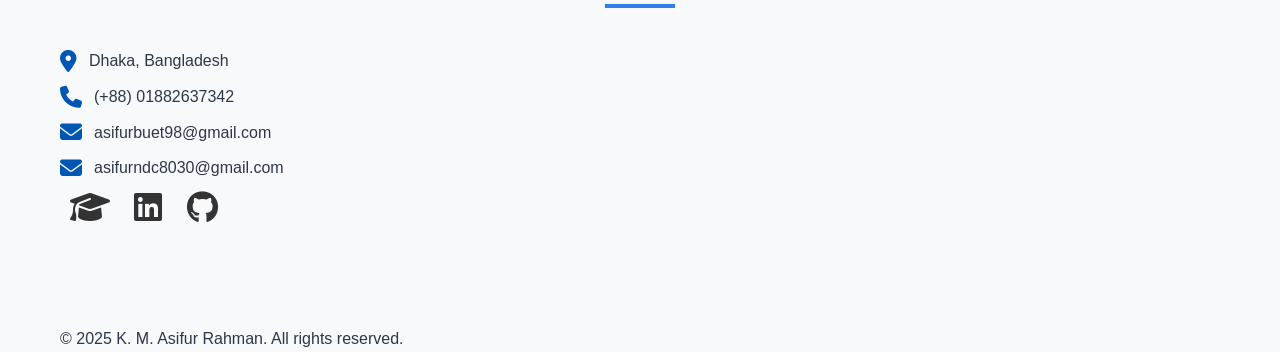
==== commit a7f44297: "added conf" ====
--- a/index.html
+++ b/index.html
@@ -182,7 +182,7 @@
 
                 <div class="research-item">
                     <h3>Bypassing Conventional eKYC: How Far Can We Go using Deepfake?</h3>
-                    <a href="https://doi.org/10.1145/3777555.3777563" class="project-link">Accepted in 12th International Conference on Next Generation Computing, Communication, Systems and Security</a>
+                    <a href="https://doi.org/10.1145/3777555.3777563" class="project-link">Accepted in 12th International Conference on Next Generation Computing, Communication, Systems and Security.</a> <i style="color: green;">Won Best Paper Award, NSysS-2025</i>
                     <p>
                         This research explores both the creation and detection of deepfake content to better understand the dual use of generative AI in multimedia. 
                         On the generation side, it implements face-swapping pipelines using InsightFace, ONNX models, Variational Autoencoders (VAEs), and prototype GAN architectures to create realistic manipulated videos. 
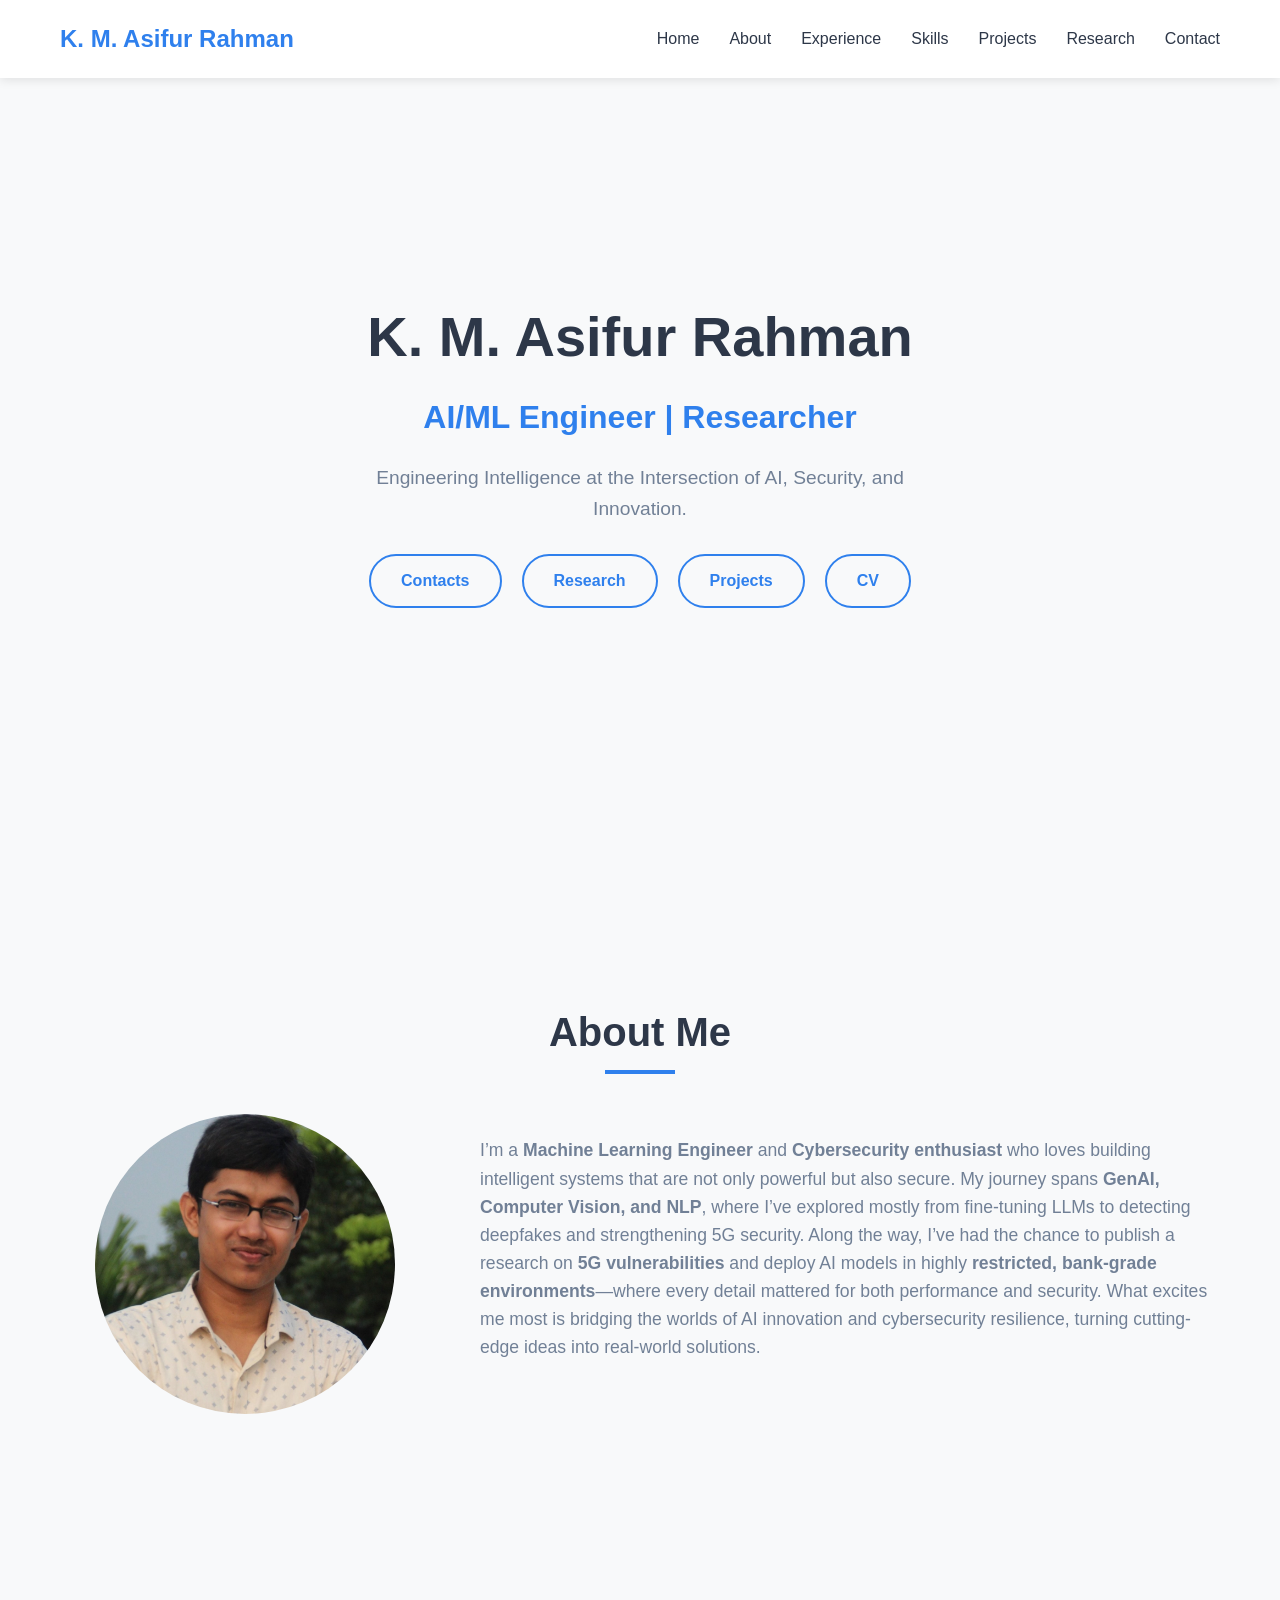
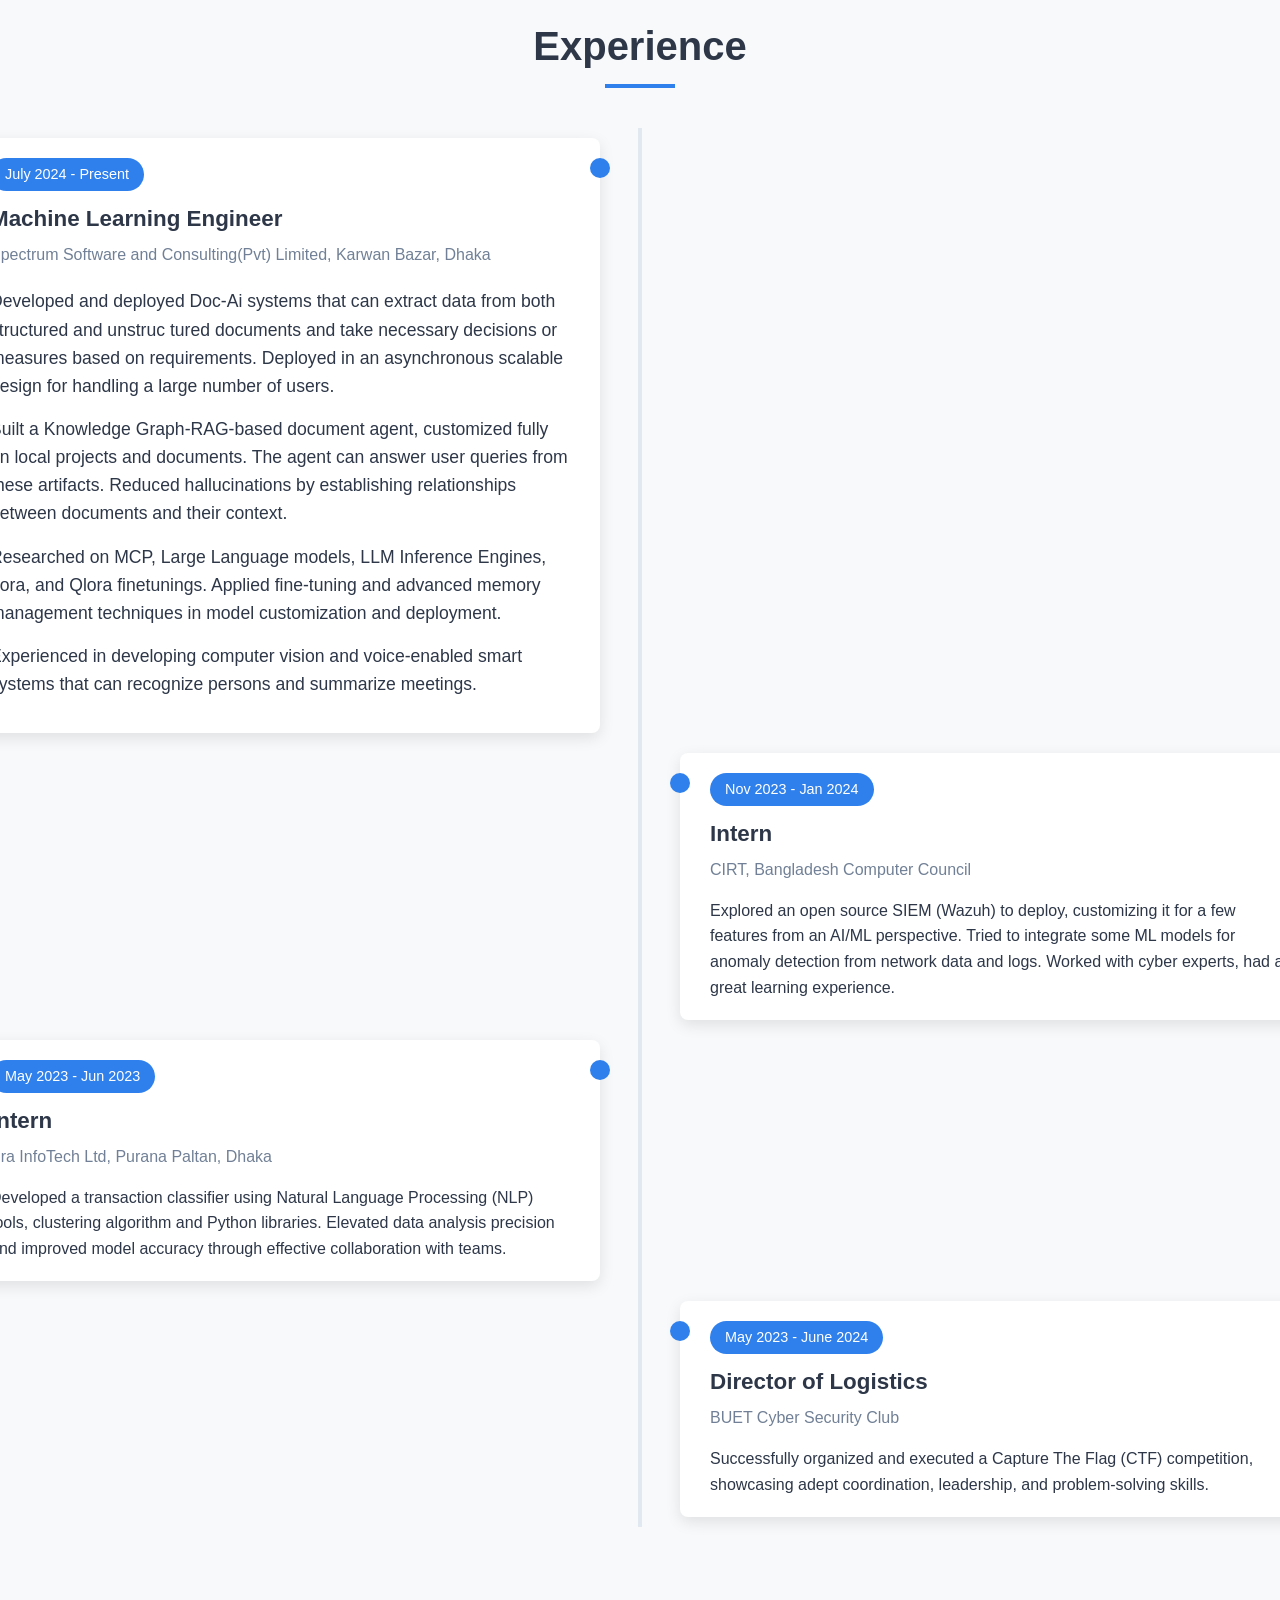
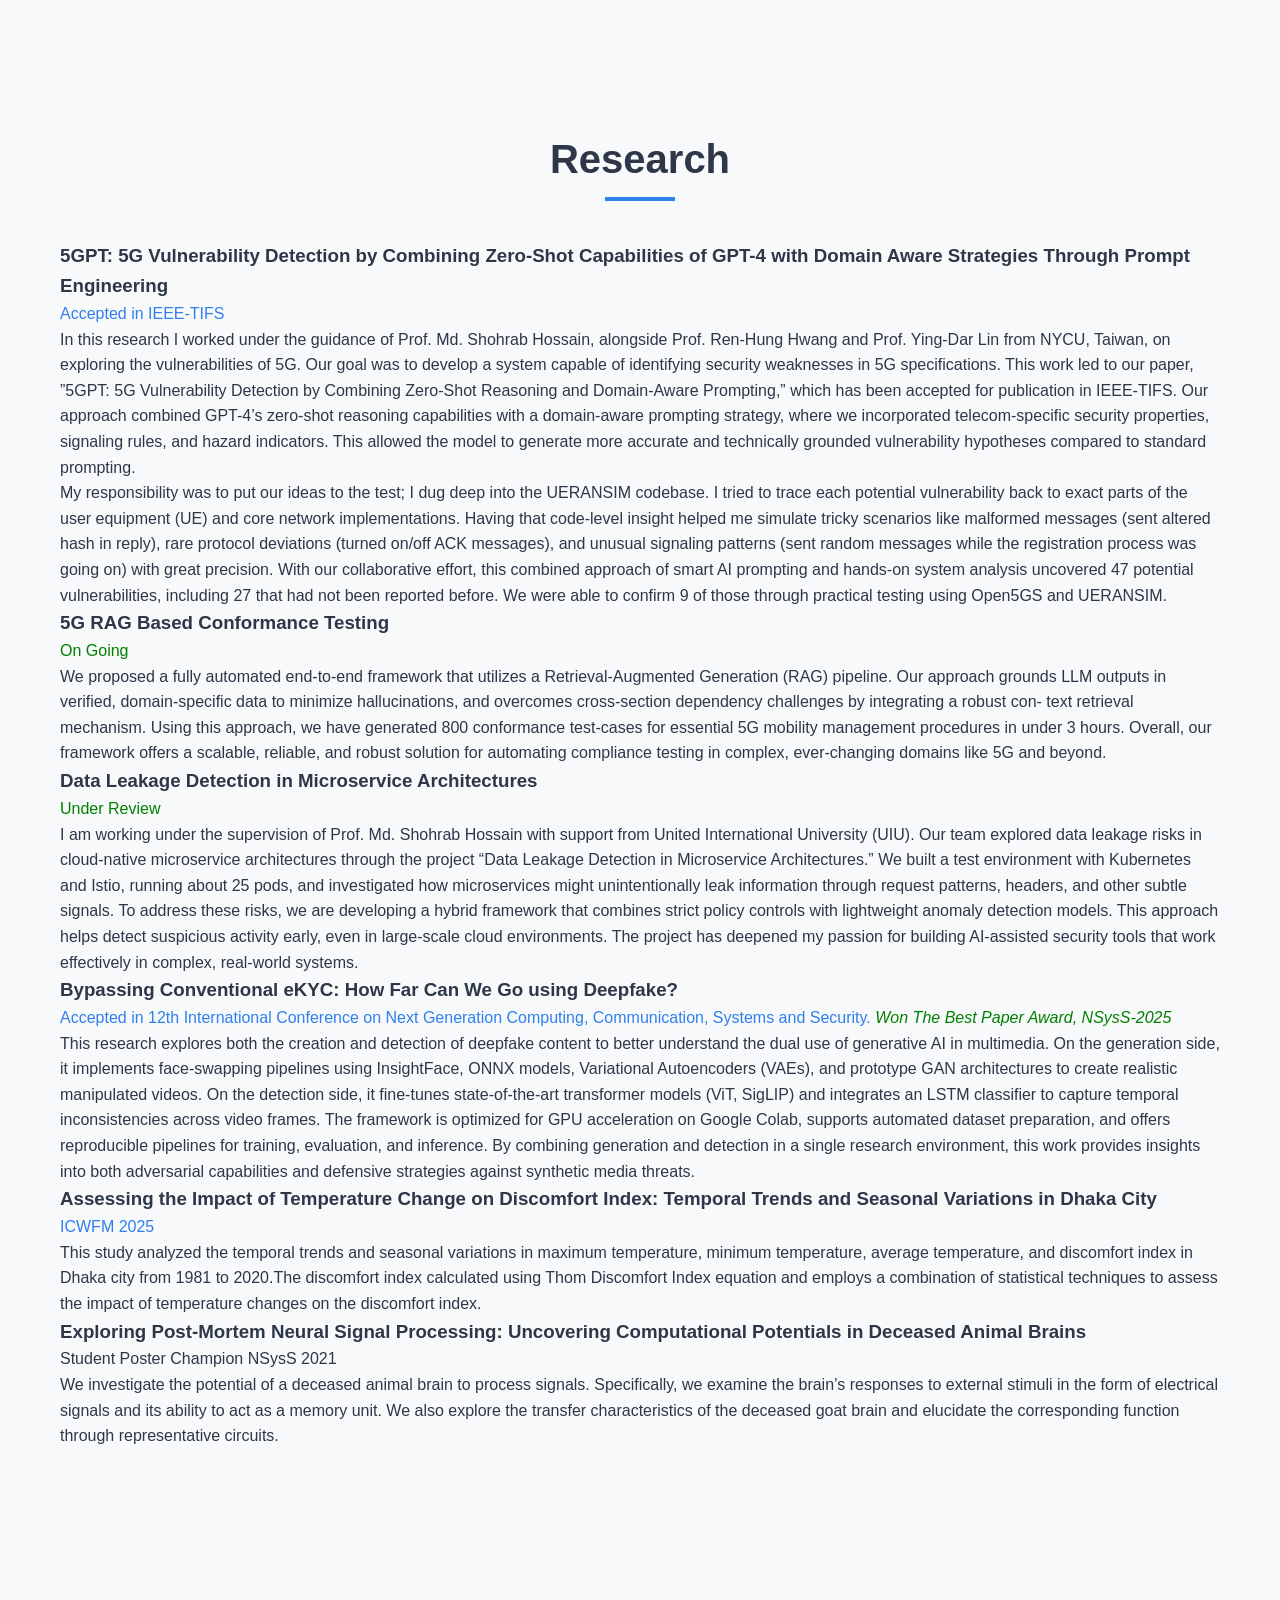
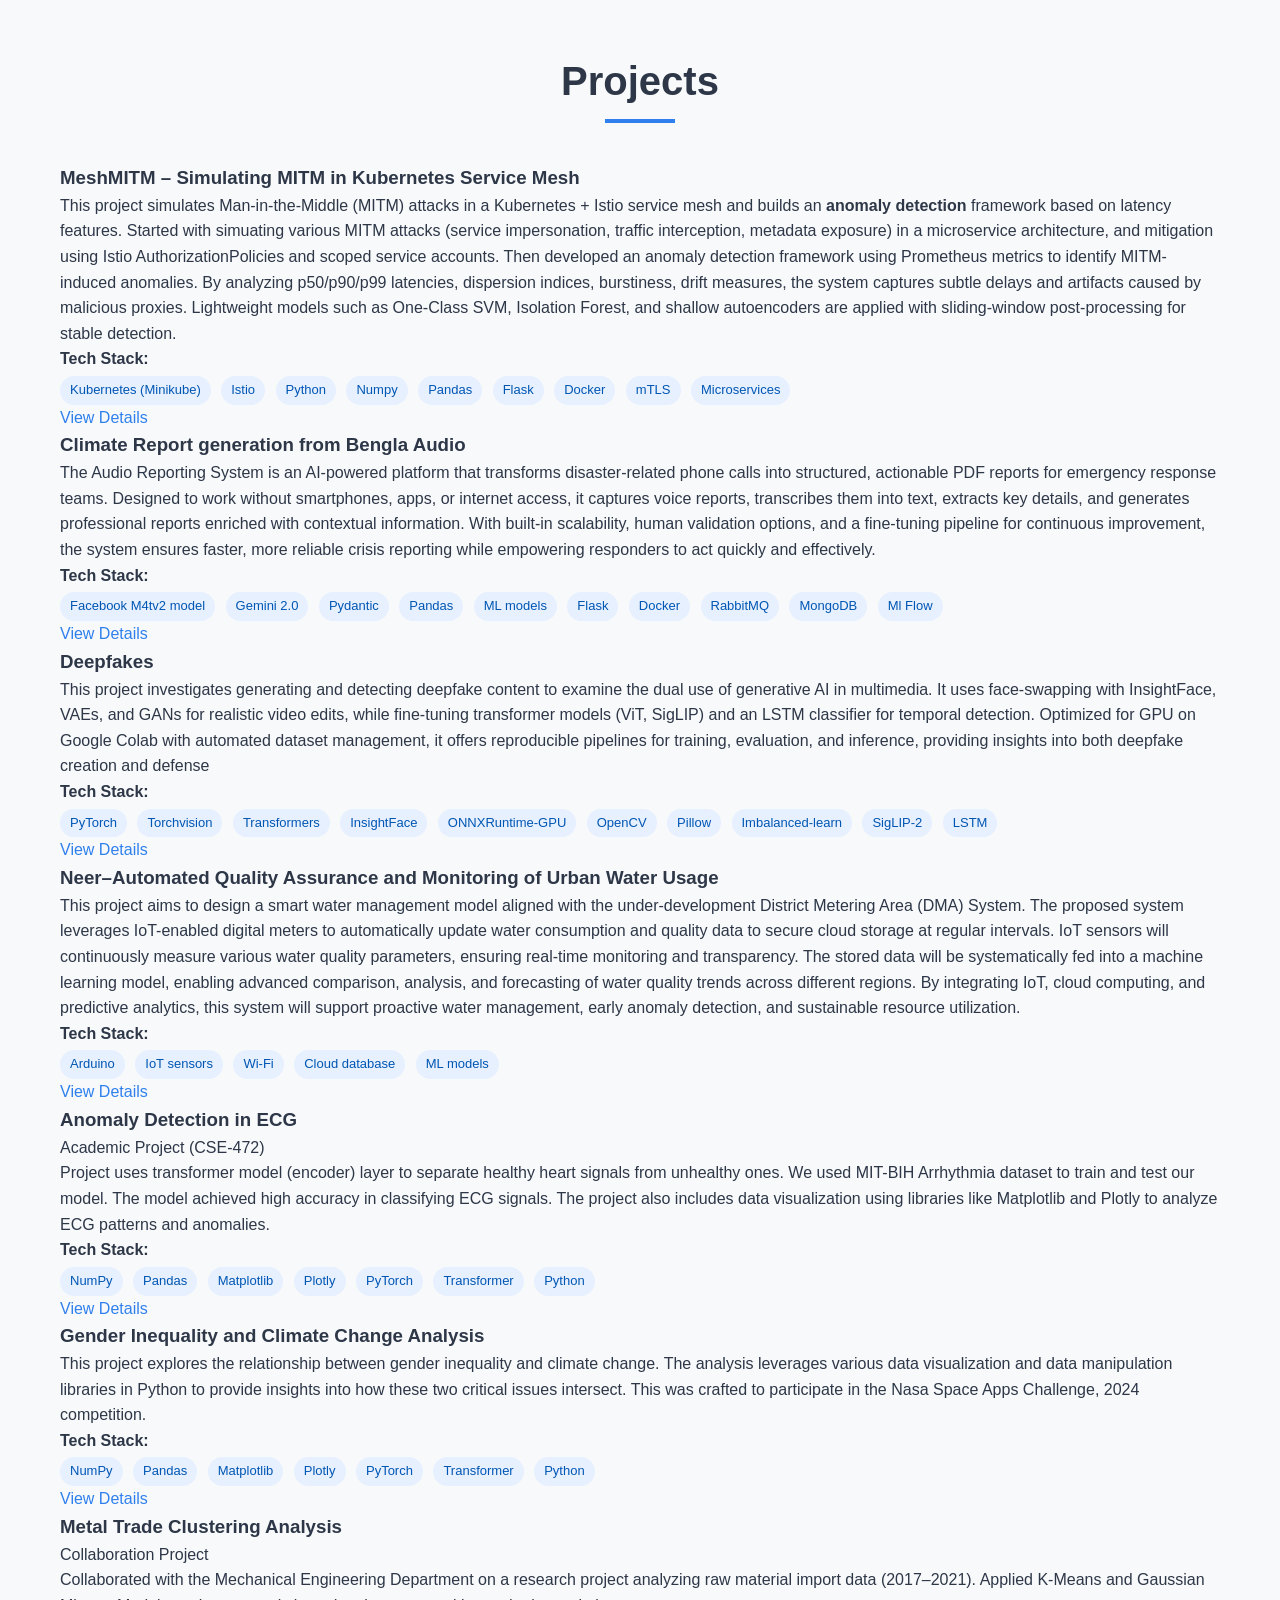
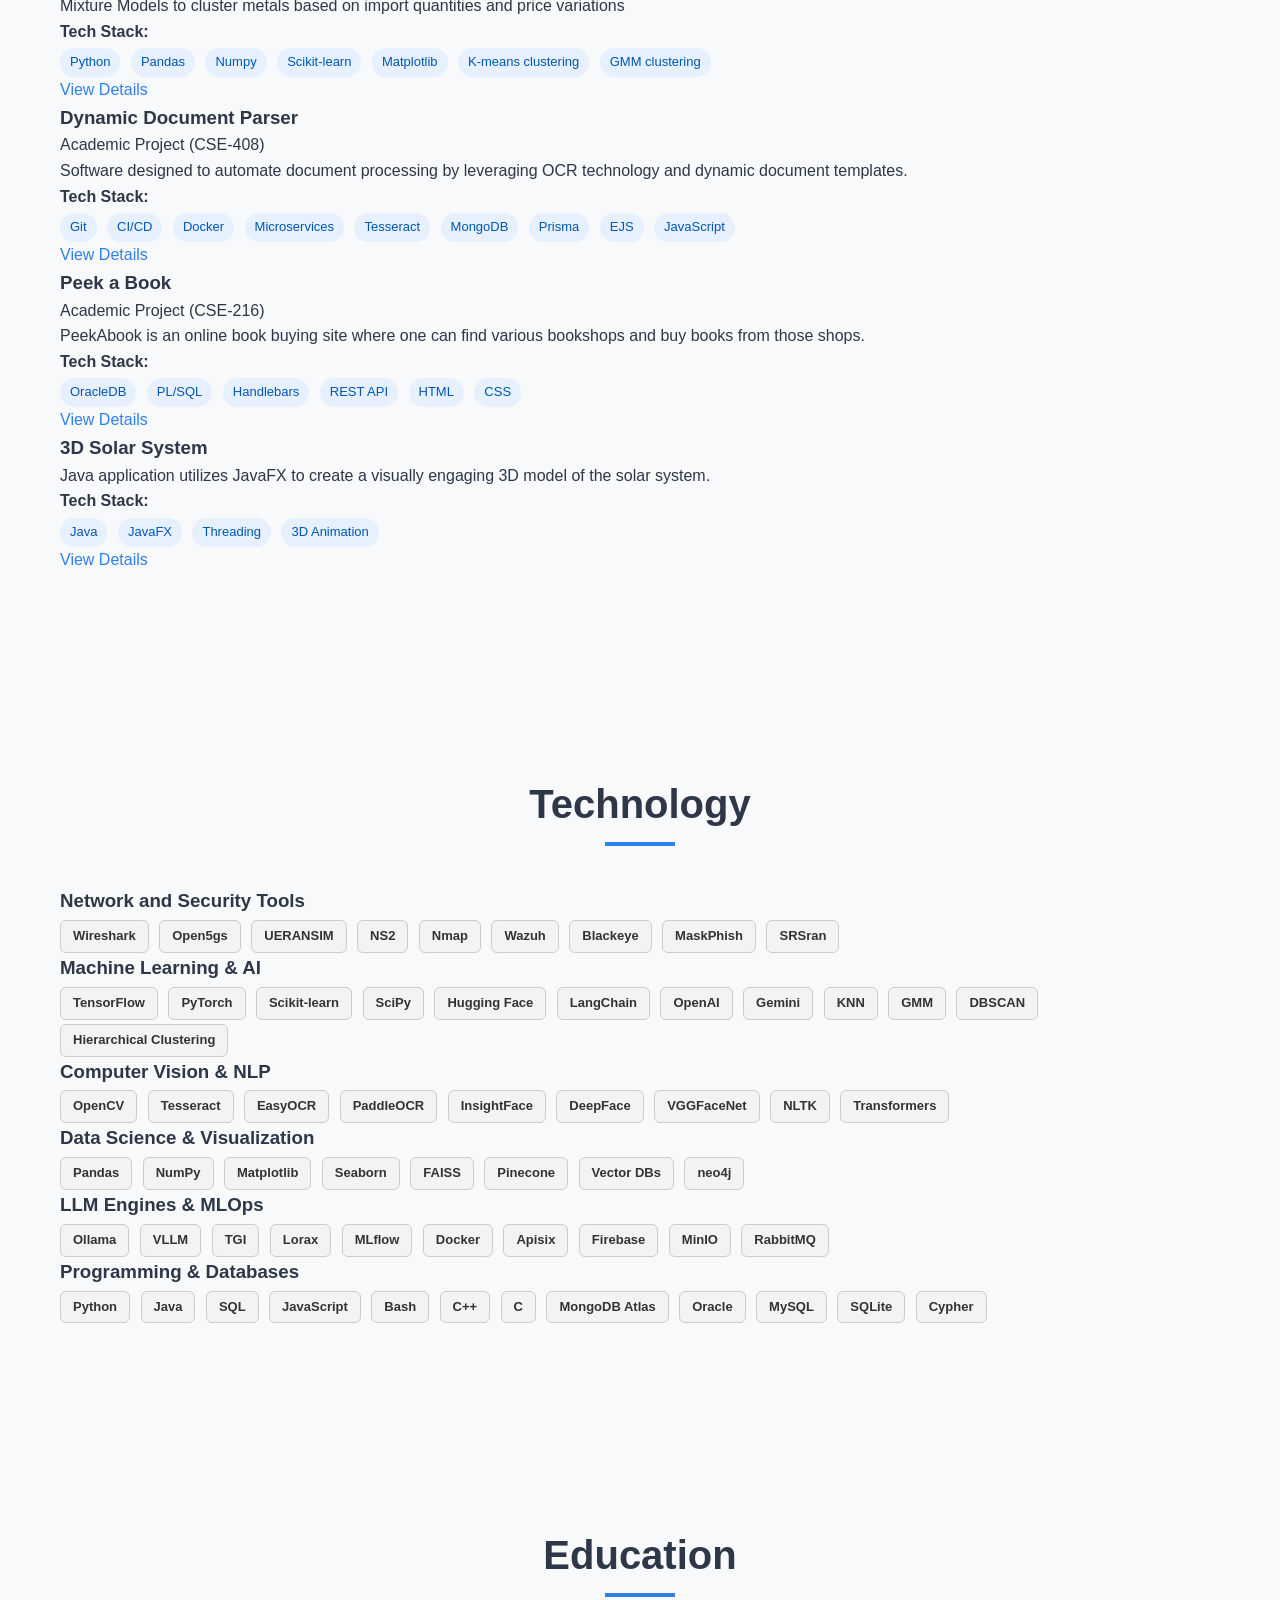
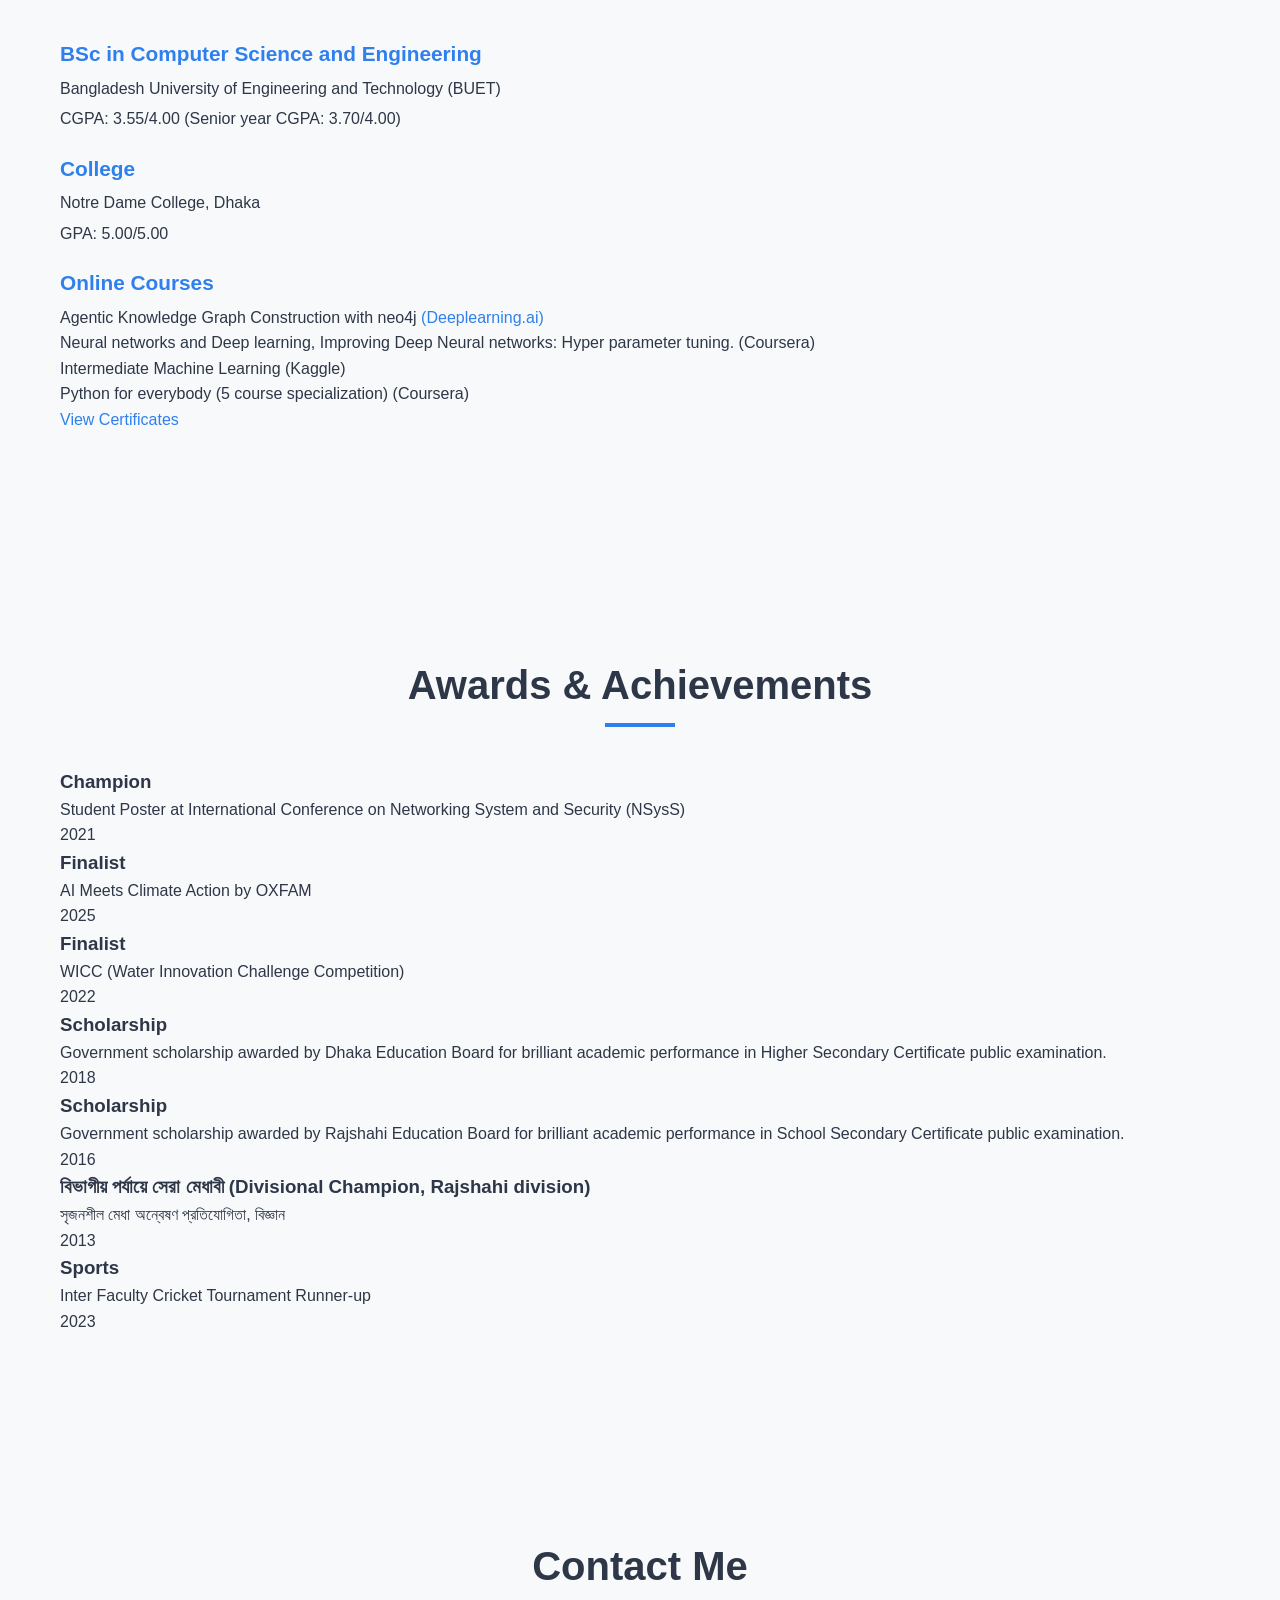
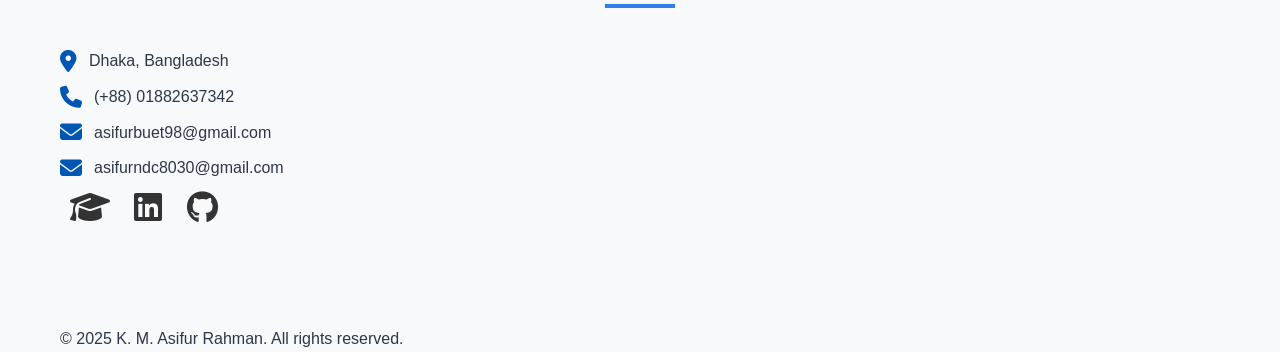
==== commit 954e995a: "added nsyss" ====
--- a/index.html
+++ b/index.html
@@ -182,7 +182,7 @@
 
                 <div class="research-item">
                     <h3>Bypassing Conventional eKYC: How Far Can We Go using Deepfake?</h3>
-                    <a href="https://doi.org/10.1145/3777555.3777563" class="project-link">Accepted in 12th International Conference on Next Generation Computing, Communication, Systems and Security.</a> <i style="color: green;">Won Best Paper Award, NSysS-2025</i>
+                    <a href="https://doi.org/10.1145/3777555.3777563" class="project-link">Accepted in 12th International Conference on Next Generation Computing, Communication, Systems and Security.</a> <i style="color: green;">Won The Best Paper Award, NSysS-2025</i>
                     <p>
                         This research explores both the creation and detection of deepfake content to better understand the dual use of generative AI in multimedia. 
                         On the generation side, it implements face-swapping pipelines using InsightFace, ONNX models, Variational Autoencoders (VAEs), and prototype GAN architectures to create realistic manipulated videos. 
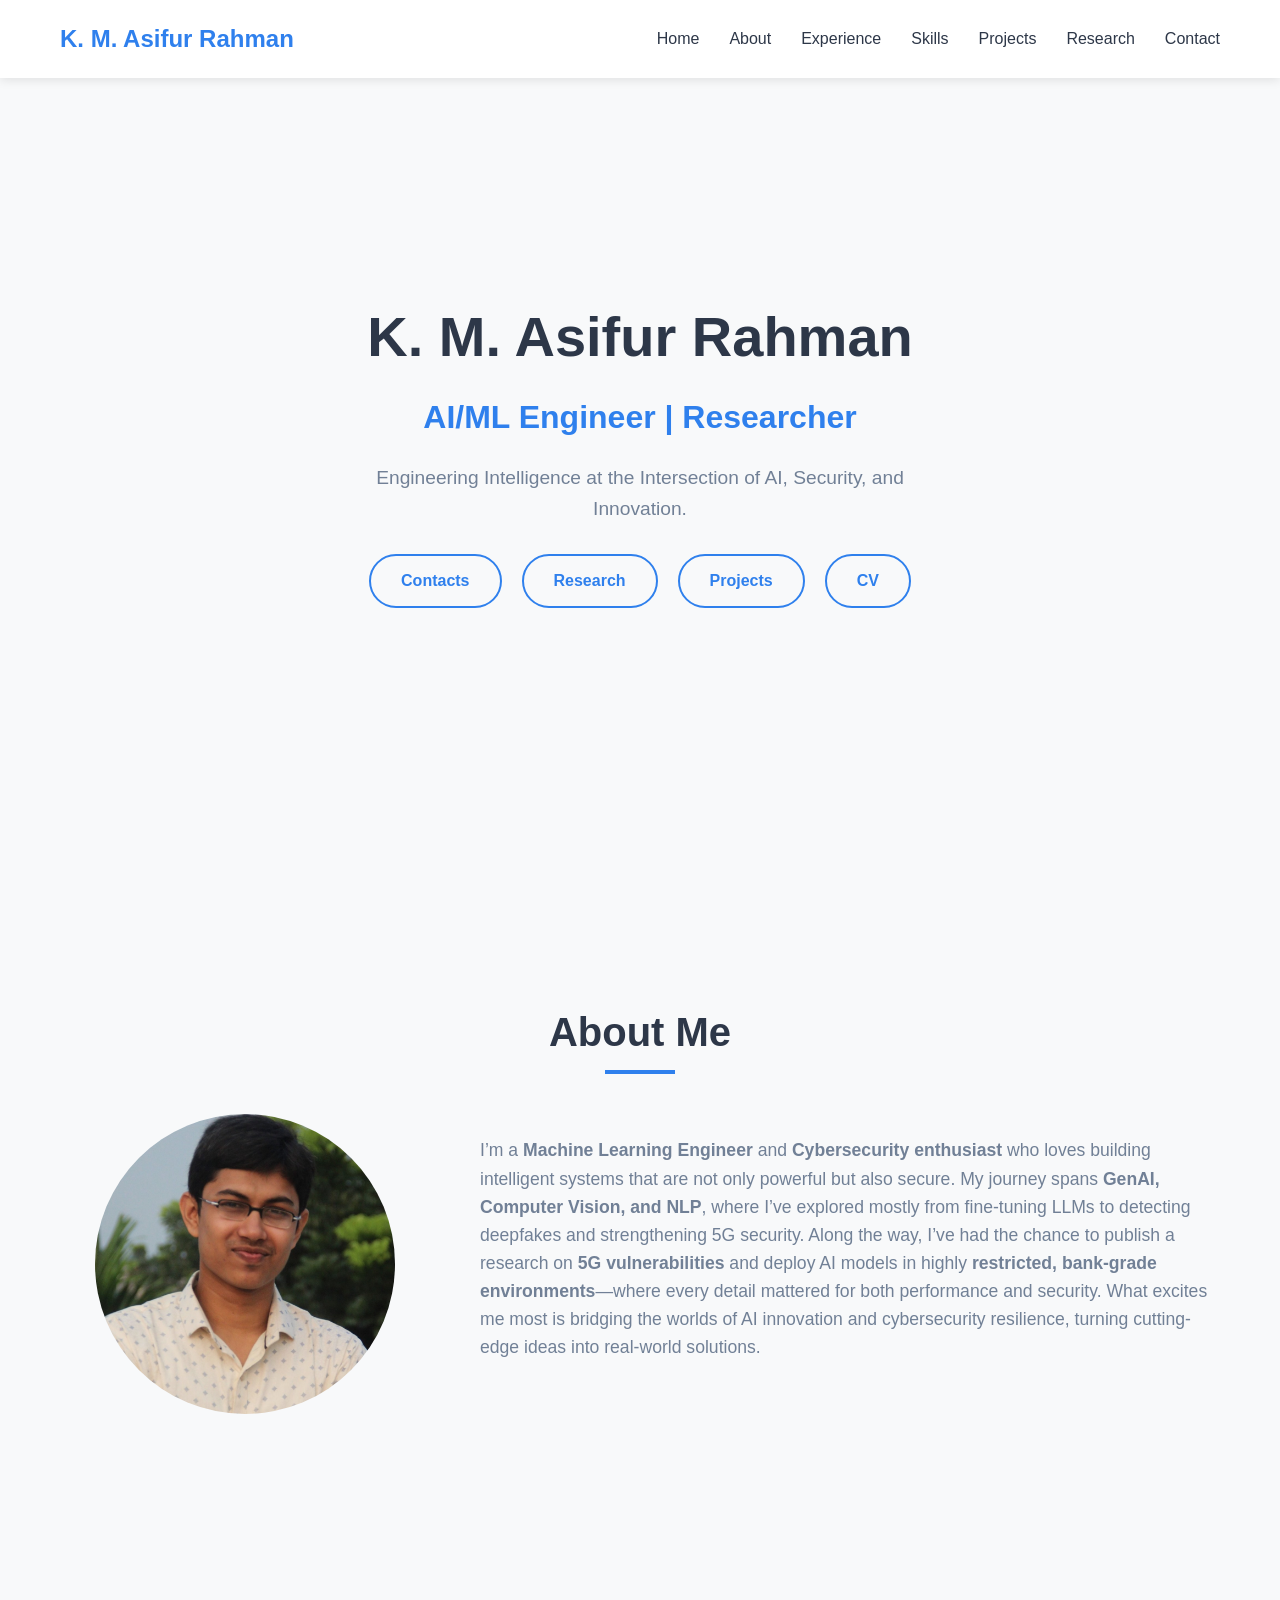
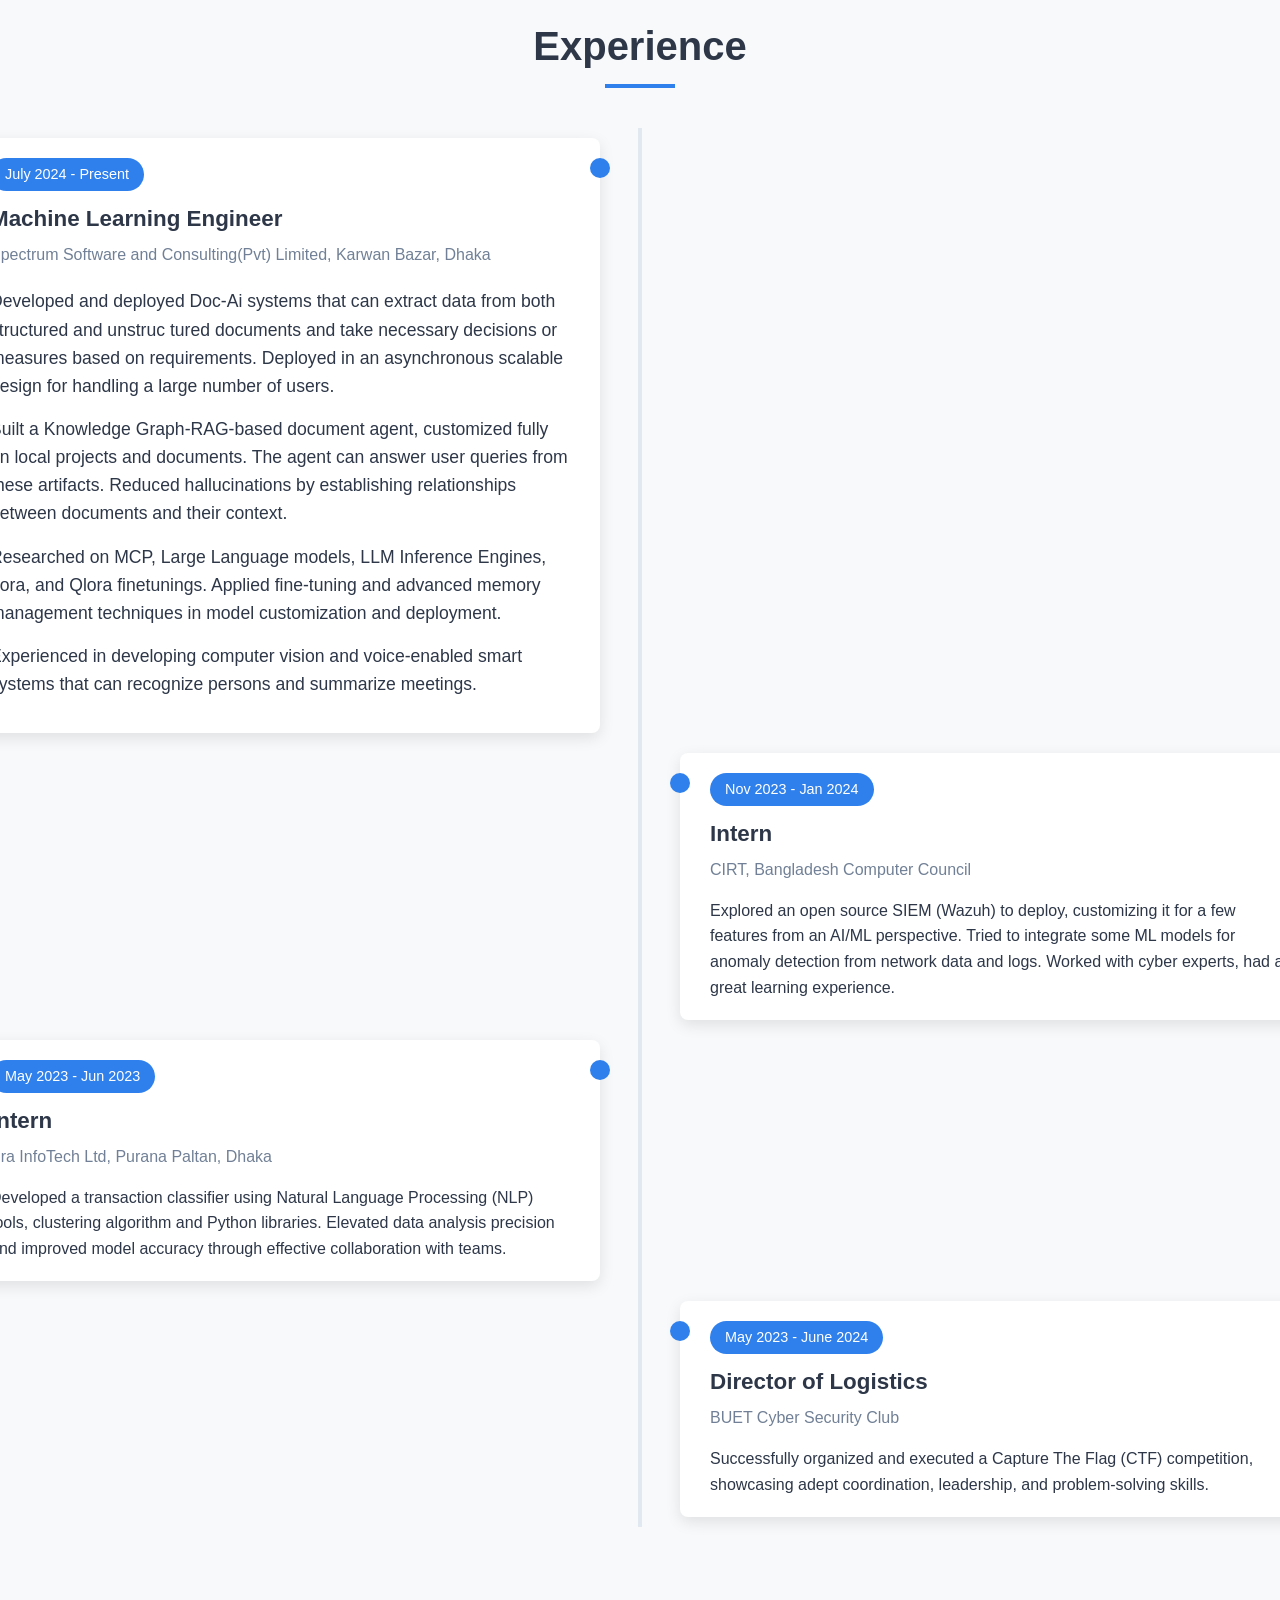
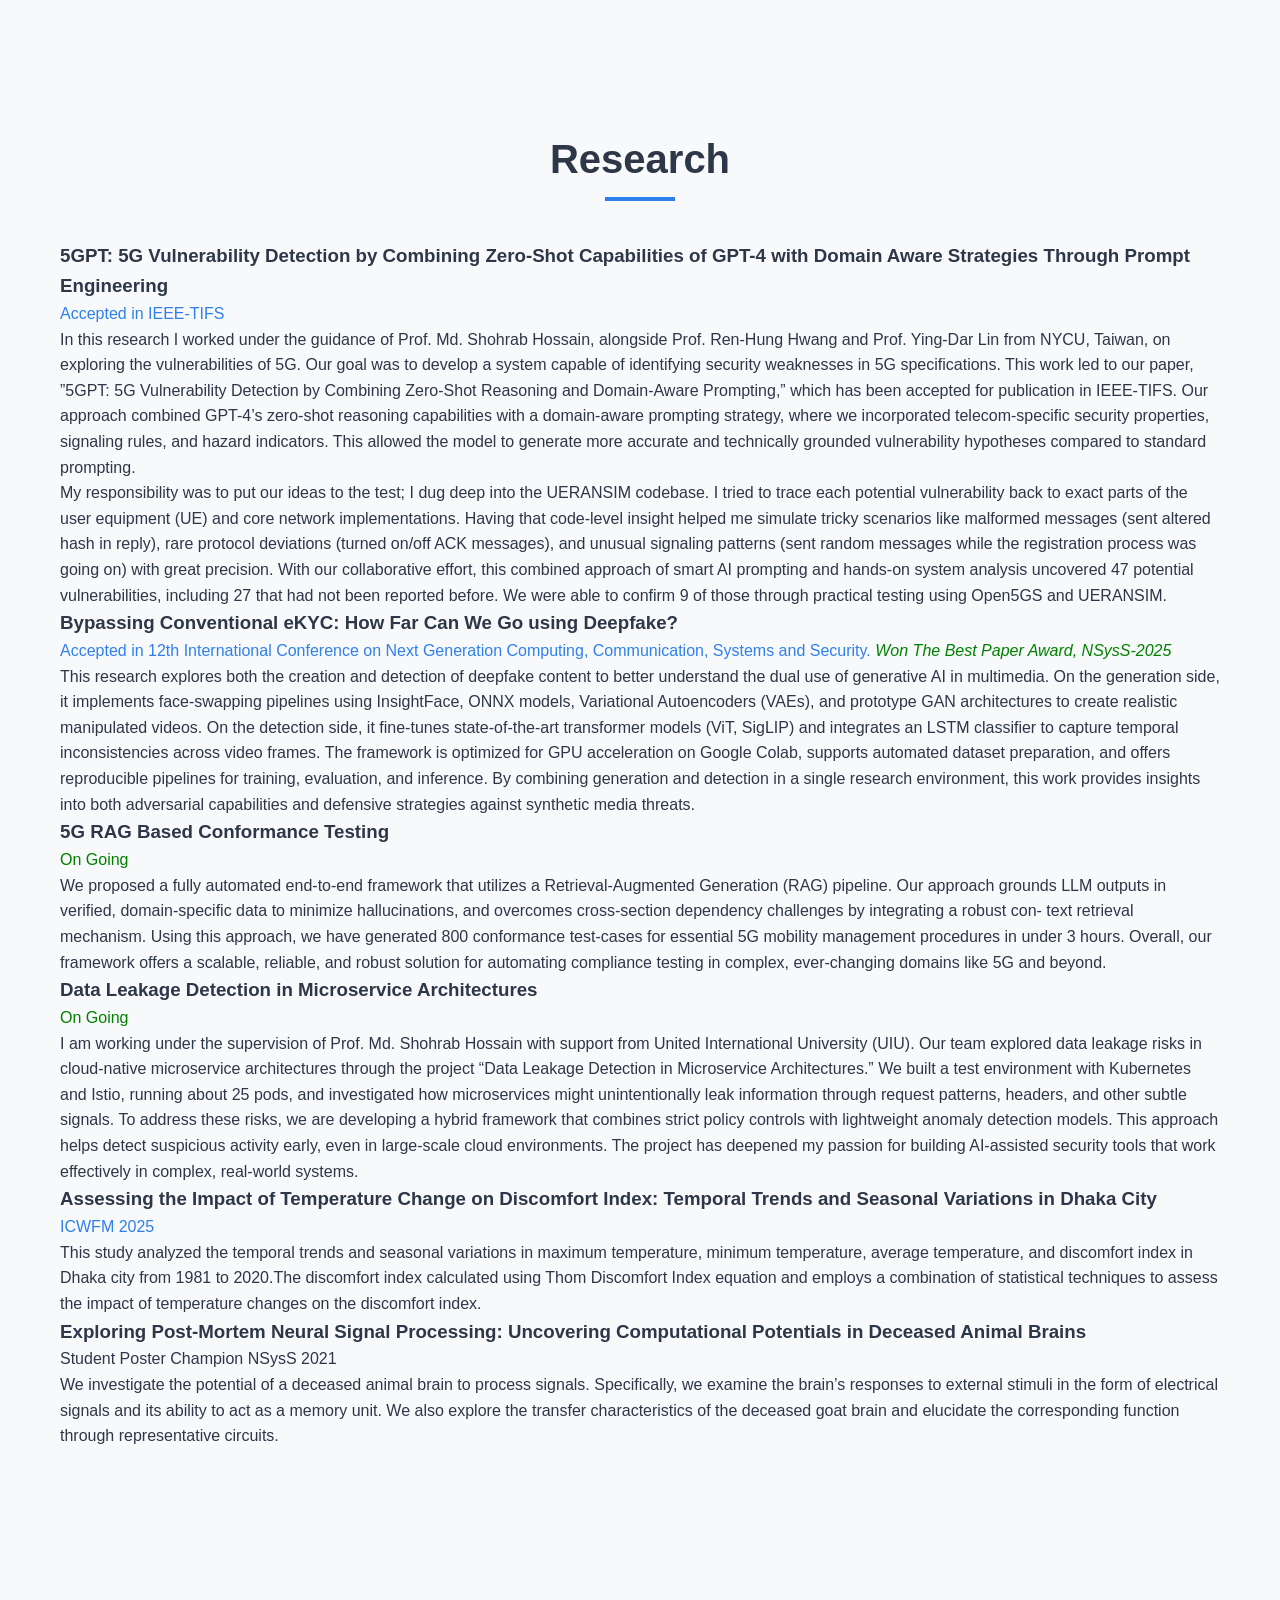
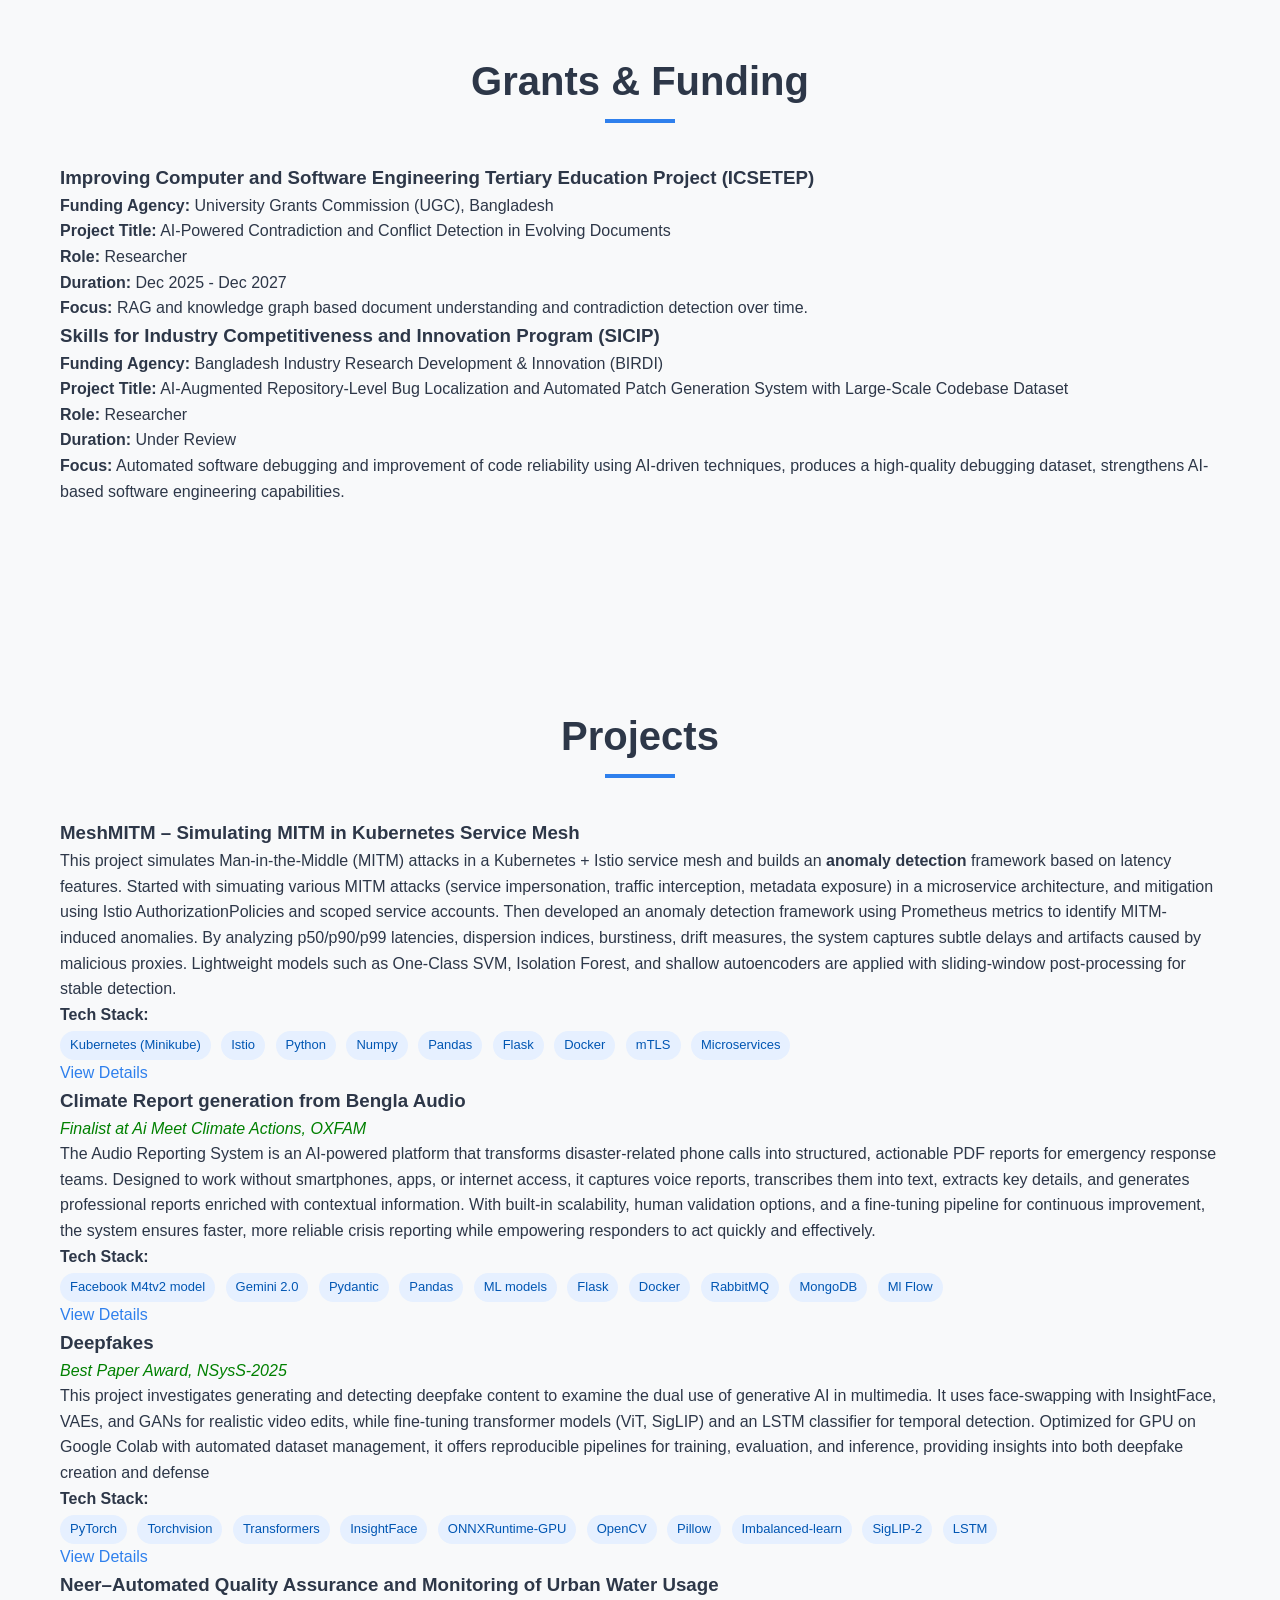
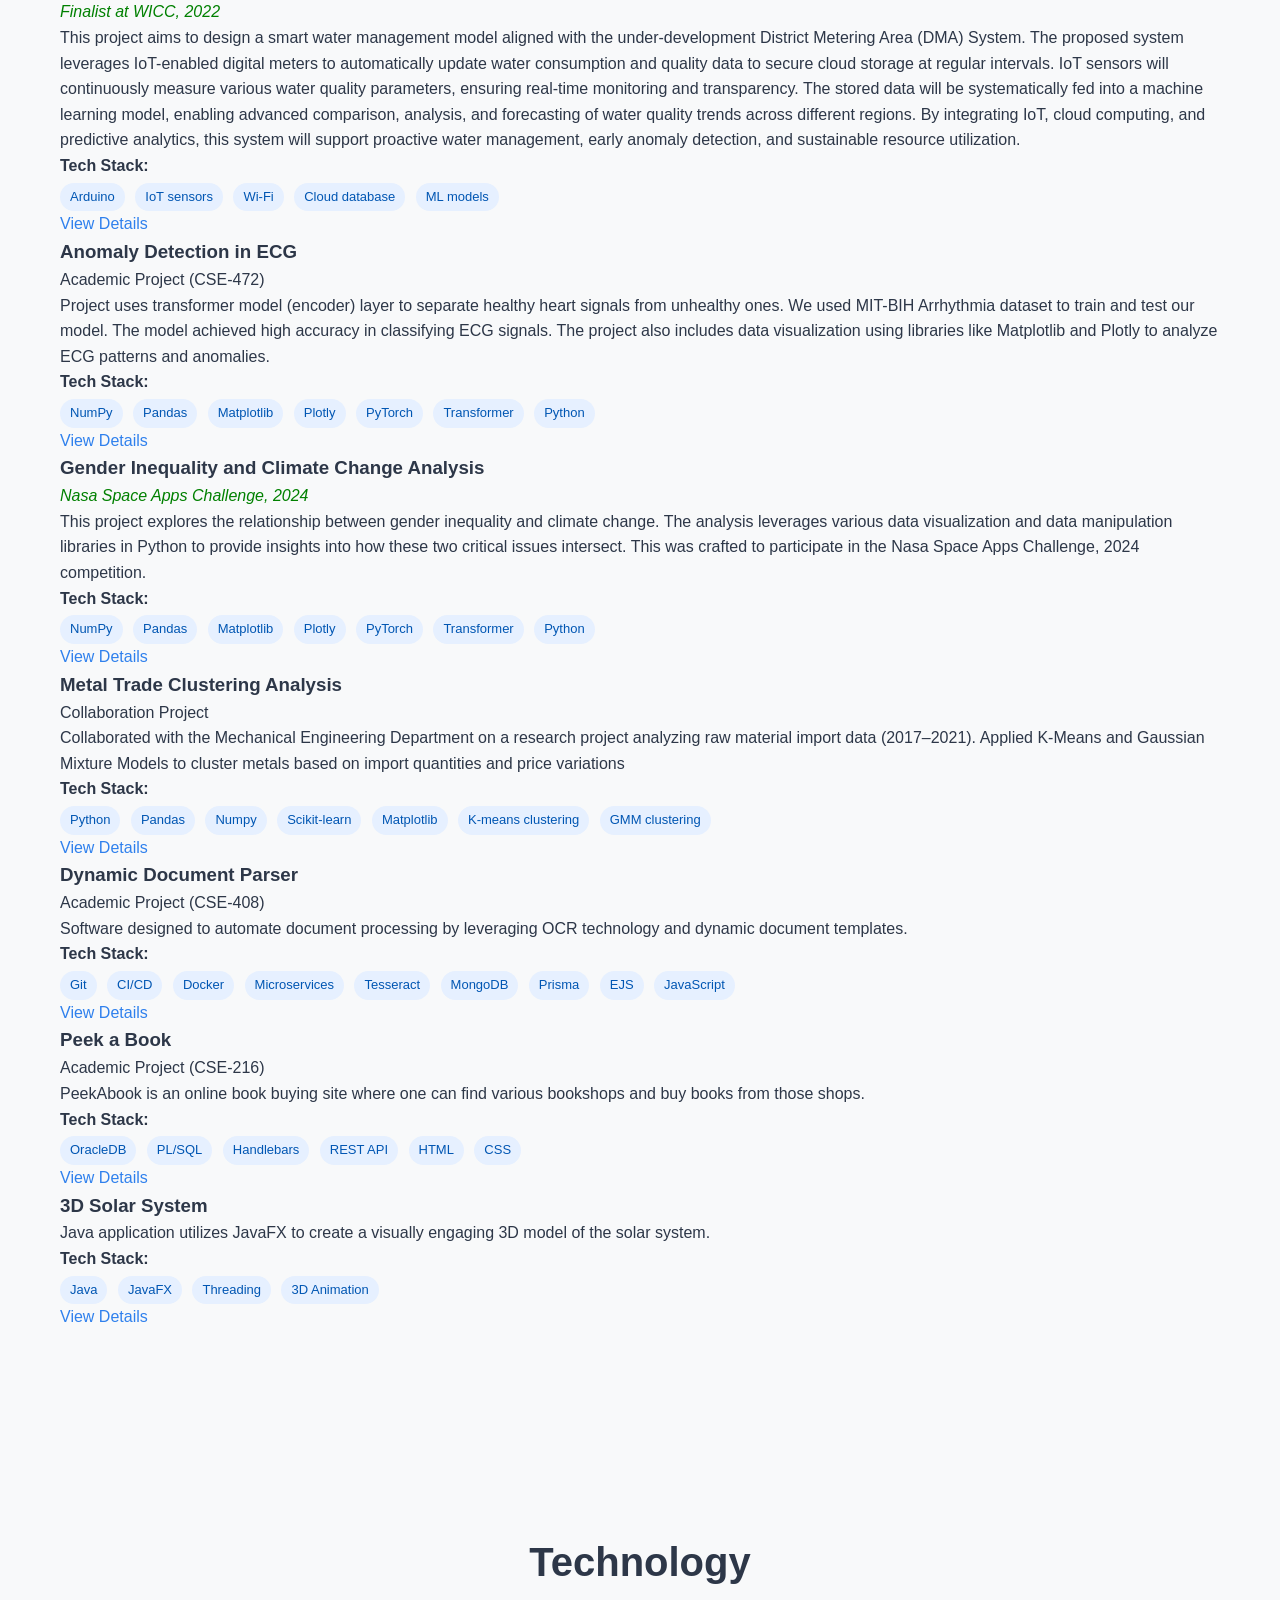
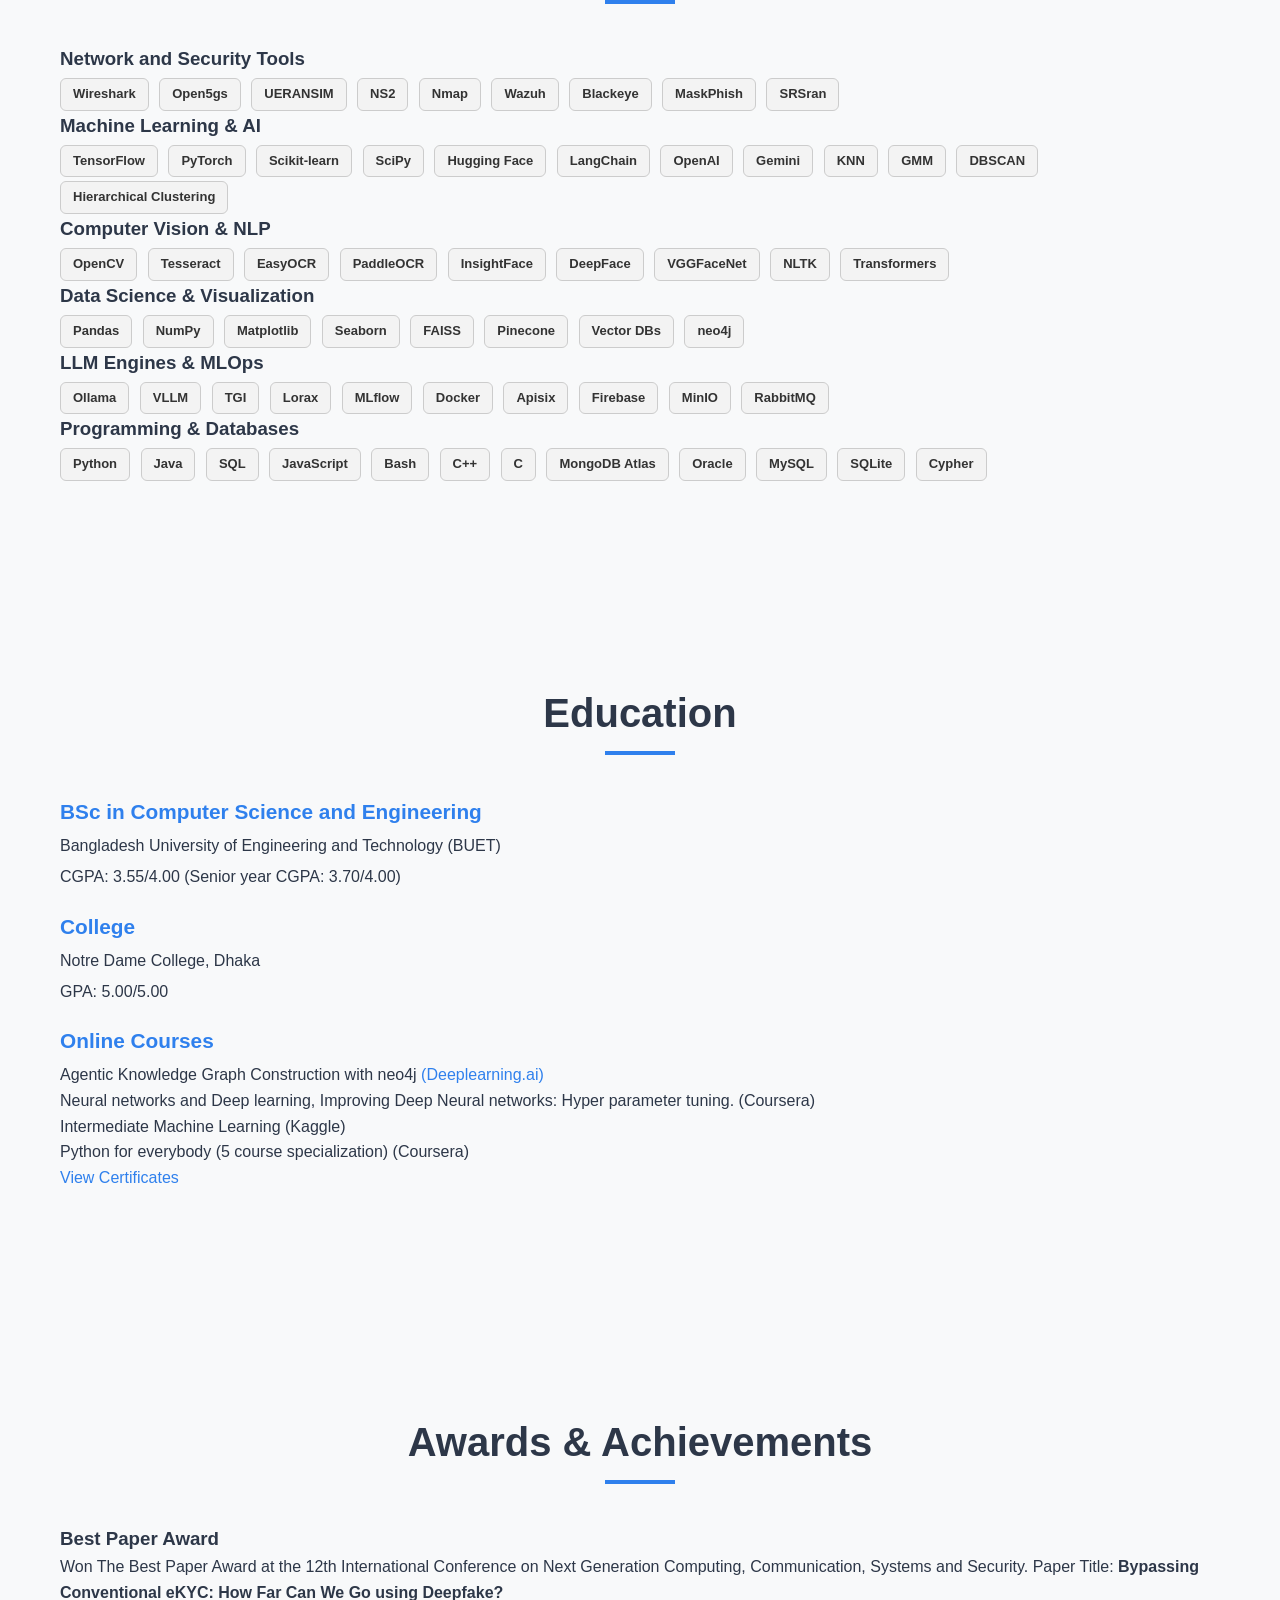
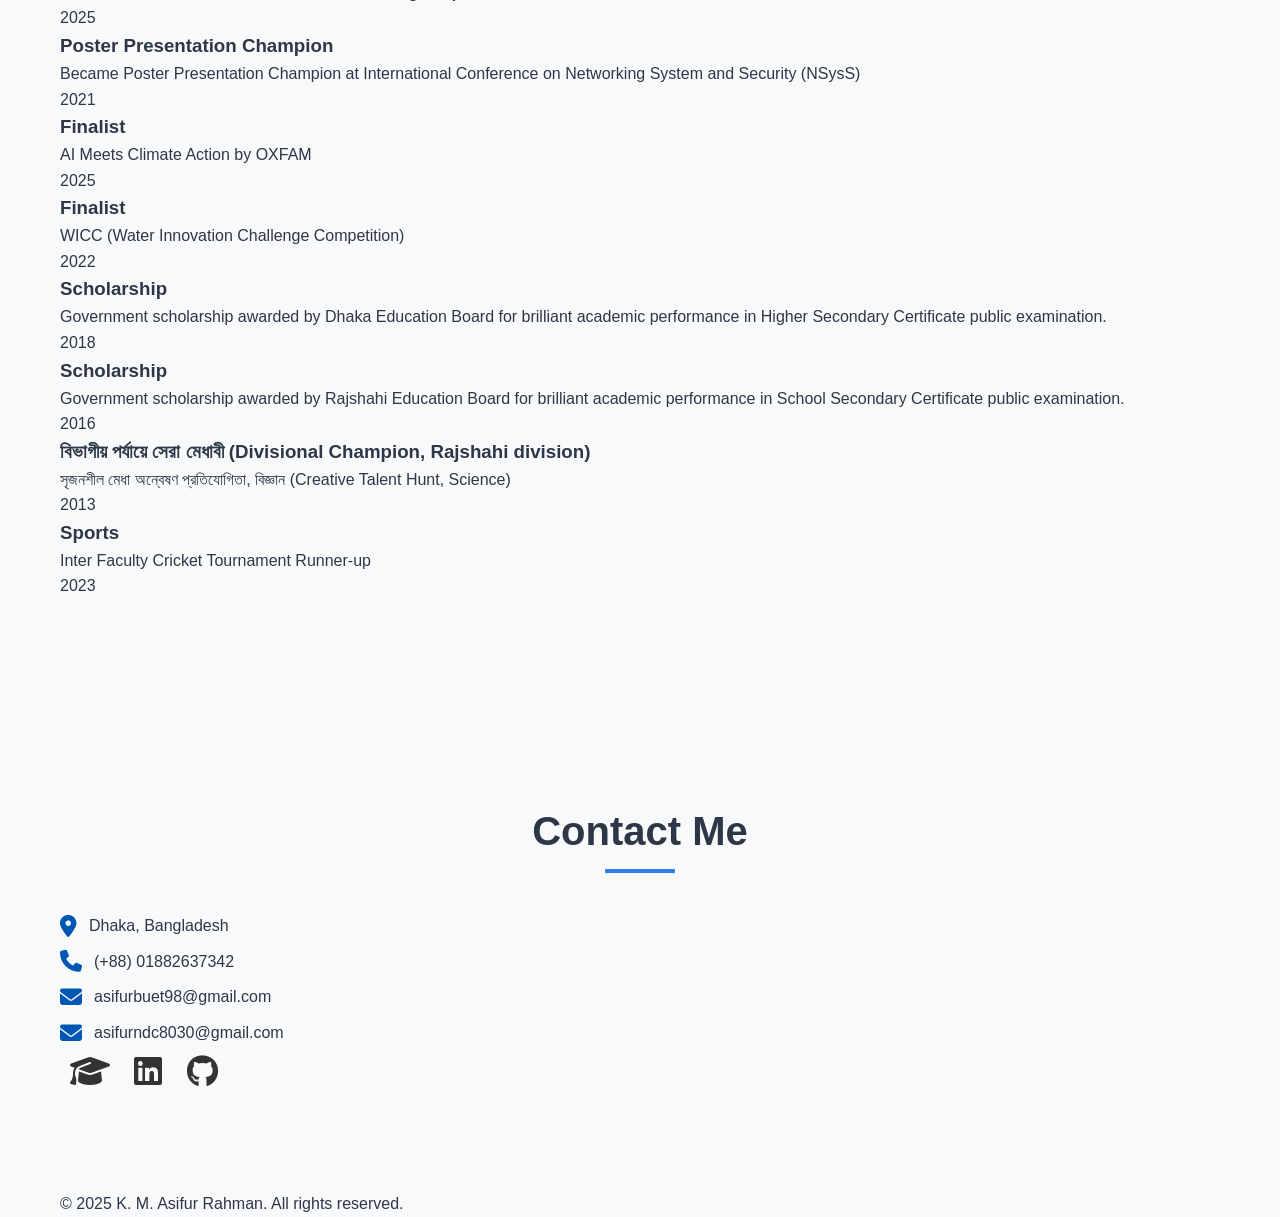
==== commit 1794bf70: "added grants" ====
--- a/index.html
+++ b/index.html
@@ -156,6 +156,20 @@
 smart AI prompting and hands-on system analysis uncovered 47 potential vulnerabilities, including
 27 that had not been reported before. We were able to confirm 9 of those through practical testing
 using Open5GS and UERANSIM.</p>
+
+
+                <div class="research-item">
+                    <h3>Bypassing Conventional eKYC: How Far Can We Go using Deepfake?</h3>
+                    <a href="https://doi.org/10.1145/3777555.3777563" class="project-link">Accepted in 12th International Conference on Next Generation Computing, Communication, Systems and Security.</a> <i style="color: green;">Won The Best Paper Award, NSysS-2025</i>
+                    <p>
+                        This research explores both the creation and detection of deepfake content to better understand the dual use of generative AI in multimedia. 
+                        On the generation side, it implements face-swapping pipelines using InsightFace, ONNX models, Variational Autoencoders (VAEs), and prototype GAN architectures to create realistic manipulated videos. 
+                        On the detection side, it fine-tunes state-of-the-art transformer models (ViT, SigLIP) and integrates an LSTM classifier to capture temporal inconsistencies across video frames. 
+                        The framework is optimized for GPU acceleration on Google Colab, supports automated dataset preparation, and offers reproducible pipelines for training, evaluation, and inference. 
+                        By combining generation and detection in a single research environment, this work provides insights into both adversarial capabilities and defensive strategies against synthetic media threats.
+                    </p>
+                </div>
+
                 </div>
                 <div class="research-item">
                     <h3>5G RAG Based Conformance Testing</h3>
@@ -171,7 +185,7 @@
 
                 <div class="research-item">
                     <h3>Data Leakage Detection in Microservice Architectures</h3>
-                    <div style="color: green;">Under Review</div>
+                    <div style="color: green;">On Going</div>
                     <p>
                         I am working under the supervision of Prof. Md. Shohrab Hossain with support from United International University (UIU). Our team explored data leakage risks in cloud-native microservice architectures through the project “Data Leakage Detection in Microservice Architectures.” We built a test environment with Kubernetes and Istio, running about 25 pods, and investigated how microservices might unintentionally leak information through request patterns, headers, and other subtle signals.
 To address these risks, we are developing a hybrid framework that combines strict policy controls with lightweight anomaly detection models. This approach helps detect suspicious activity early, even in large-scale cloud environments. The project has deepened my passion for building AI-assisted security tools that work effectively in complex, real-world systems.
@@ -180,17 +194,7 @@
 
 
 
-                <div class="research-item">
-                    <h3>Bypassing Conventional eKYC: How Far Can We Go using Deepfake?</h3>
-                    <a href="https://doi.org/10.1145/3777555.3777563" class="project-link">Accepted in 12th International Conference on Next Generation Computing, Communication, Systems and Security.</a> <i style="color: green;">Won The Best Paper Award, NSysS-2025</i>
-                    <p>
-                        This research explores both the creation and detection of deepfake content to better understand the dual use of generative AI in multimedia. 
-                        On the generation side, it implements face-swapping pipelines using InsightFace, ONNX models, Variational Autoencoders (VAEs), and prototype GAN architectures to create realistic manipulated videos. 
-                        On the detection side, it fine-tunes state-of-the-art transformer models (ViT, SigLIP) and integrates an LSTM classifier to capture temporal inconsistencies across video frames. 
-                        The framework is optimized for GPU acceleration on Google Colab, supports automated dataset preparation, and offers reproducible pipelines for training, evaluation, and inference. 
-                        By combining generation and detection in a single research environment, this work provides insights into both adversarial capabilities and defensive strategies against synthetic media threats.
-                    </p>
-                </div>
+                
 
                 <div class="research-item">
                     <h3> Assessing the Impact of Temperature Change on Discomfort Index: Temporal Trends
@@ -215,6 +219,56 @@
             </div>
         </div>
     </section>
+
+
+    <section id="grants" class="grants">
+        <div class="container">
+            <h2 class="section-title">Grants & Funding</h2>
+
+            <div class="grants-items">
+
+            <div class="grant-item">
+                <h3>Improving Computer and Software Engineering Tertiary Education Project (ICSETEP)</h3>
+                <p>
+                <strong>Funding Agency:</strong> University Grants Commission (UGC), Bangladesh
+                </p>
+                <p>
+                <strong>Project Title:</strong> AI-Powered Contradiction and Conflict Detection in Evolving Documents
+                <br>
+                <strong>Role:</strong> Researcher
+                </p>
+                <p>
+                <strong>Duration:</strong> Dec 2025 - Dec 2027
+                </p>
+                <p>
+                <strong>Focus:</strong> RAG and knowledge graph based document understanding and contradiction detection over time. 
+                </p>
+            </div>
+
+            <div class="grant-item">
+                <h3>Skills for Industry Competitiveness and Innovation Program (SICIP)</h3>
+                <p>
+                <strong>Funding Agency:</strong> Bangladesh Industry Research Development & Innovation (BIRDI)
+                </p>
+                <p>
+                <strong>Project Title:</strong> AI-Augmented Repository-Level Bug Localization and Automated Patch Generation System with Large-Scale Codebase Dataset
+                <br>
+                <strong>Role:</strong> Researcher
+                </p>
+                <p>
+                <strong>Duration:</strong> Under Review
+                </p>
+                <p>
+                <strong>Focus:</strong> Automated software debugging and improvement of code reliability using AI-driven techniques, produces a high-quality debugging dataset, strengthens AI-based software engineering capabilities.
+                </p>
+            </div>
+
+            
+
+        </div>
+    </section>
+
+
 
     <section id="projects" class="projects">
         <div class="container">
@@ -250,7 +304,7 @@
 
             <div class="project-card">
                 <div class="project-info">
-                    <h3>Climate Report generation from Bengla Audio</h3>
+                    <h3>Climate Report generation from Bengla Audio</h3> <i style="color: green;">Finalist at Ai Meet Climate Actions, OXFAM</i>
                     <!-- <p class="project-type">Personal Project</p> -->
                     <p>The Audio Reporting System is an AI-powered platform that transforms disaster-related phone calls into structured, actionable PDF reports for emergency response teams. 
                         Designed to work without smartphones, apps, or internet access, it captures voice reports, transcribes them into text, extracts key details, and generates professional reports enriched with contextual information.
@@ -279,7 +333,7 @@
 
             <div class="project-card">
                 <div class="project-info">
-                    <h3>Deepfakes</h3>
+                    <h3>Deepfakes</h3> <i style="color: green;">Best Paper Award, NSysS-2025</i>
                     <!-- <p class="project-type">Personal Project</p> -->
                     <p>This project investigates generating and detecting deepfake content to examine the dual use of generative AI in multimedia.
                          It uses face-swapping with InsightFace, VAEs, and GANs for realistic video edits, while fine-tuning transformer models (ViT, SigLIP) and an LSTM classifier for temporal detection.
@@ -309,8 +363,7 @@
 
             <div class="project-card">
                 <div class="project-info">
-                    <h3>Neer–Automated Quality Assurance and 
-Monitoring of Urban Water Usage</h3>
+                    <h3>Neer–Automated Quality Assurance and Monitoring of Urban Water Usage</h3> <i style="color: green;">Finalist at WICC, 2022</i>
                     <!-- <p class="project-type">Personal Project</p> -->
                     <p>This project aims to design a smart water management model aligned with the under-development District Metering Area (DMA) System. 
                         The proposed system leverages IoT-enabled digital meters to automatically update water consumption and quality data to secure cloud storage at regular intervals.
@@ -361,7 +414,7 @@
             <div class="projects-grid">
                 <div class="project-card">
                     <div class="project-info">
-                        <h3>Gender Inequality and Climate Change Analysis</h3>
+                        <h3>Gender Inequality and Climate Change Analysis</h3> <i style="color: green;">Nasa Space Apps Challenge, 2024</i>
                         <p>This project explores the relationship between gender inequality and climate change.
                              The analysis leverages various data visualization and data manipulation libraries in Python to provide insights into how these two critical issues intersect.
                               This was crafted to participate in the Nasa Space Apps Challenge, 2024 competition.</p>
@@ -735,11 +788,21 @@
         <div class="container">
             <h2 class="section-title">Awards & Achievements</h2>
             <div class="awards-items">
+
                 <div class="award-item">
                     
                     <div class="award-content">
-                        <h3>Champion</h3>
-                        <p>Student Poster at International Conference on Networking System and Security (NSysS)</p>
+                        <h3>Best Paper Award</h3>
+                        <p>Won The Best Paper Award at the 12th International Conference on Next Generation Computing, Communication, Systems and Security. Paper Title: <b>Bypassing Conventional eKYC: How Far Can We Go using Deepfake?</b></p>
+                    </div>
+                    <span class="award-year">2025</span>
+                </div>
+
+                <div class="award-item">
+                    
+                    <div class="award-content">
+                        <h3>Poster Presentation Champion</h3>
+                        <p>Became Poster Presentation Champion at International Conference on Networking System and Security (NSysS)</p>
                     </div>
                     <span class="award-year">2021</span>
                 </div>
@@ -785,7 +848,7 @@
                     
                     <div class="award-content">
                         <h3>বিভাগীয় পর্যায়ে সেরা মেধাবী (Divisional Champion, Rajshahi division)</h3>
-                        <p> সৃজনশীল মেধা অন্বেষণ প্রতিযোগিতা, বিজ্ঞান </p>
+                        <p> সৃজনশীল মেধা অন্বেষণ প্রতিযোগিতা, বিজ্ঞান (Creative Talent Hunt, Science)</p>
                     </div>
                     <span class="award-year">2013</span>
                 </div>
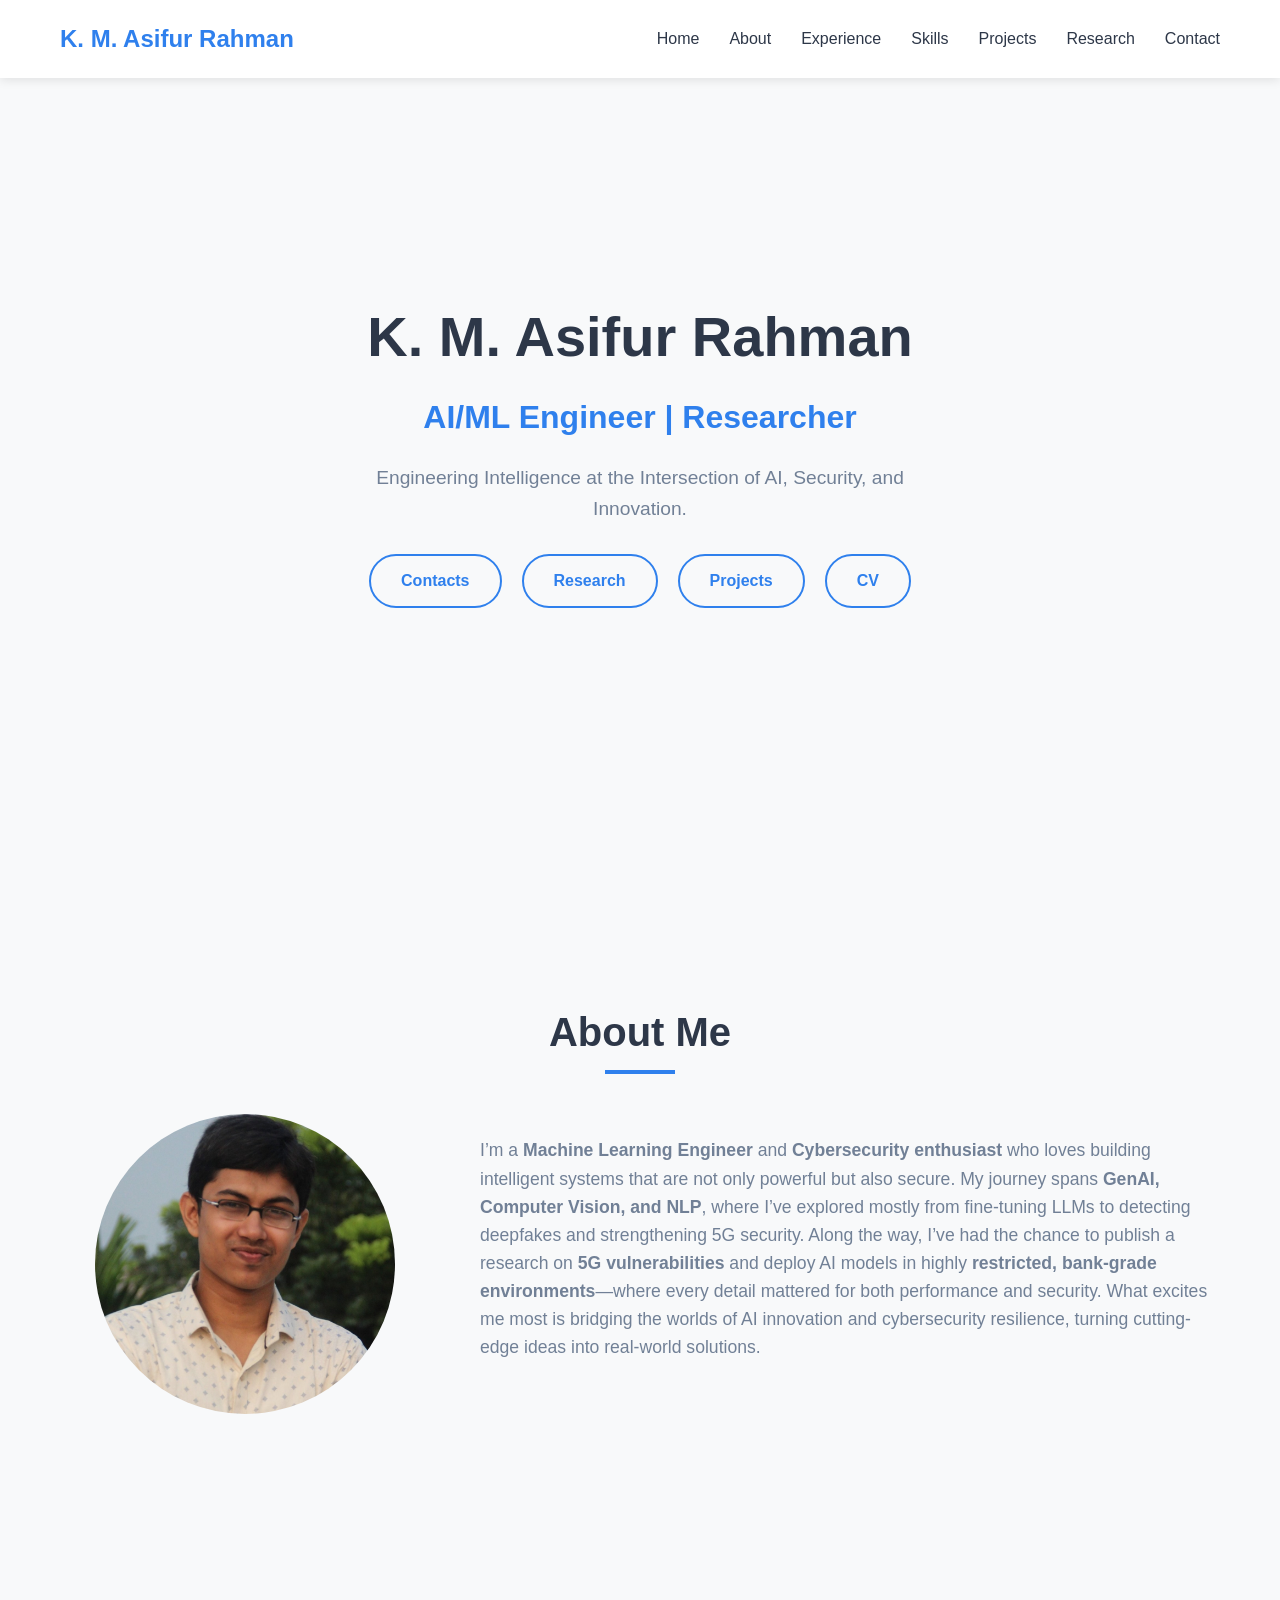
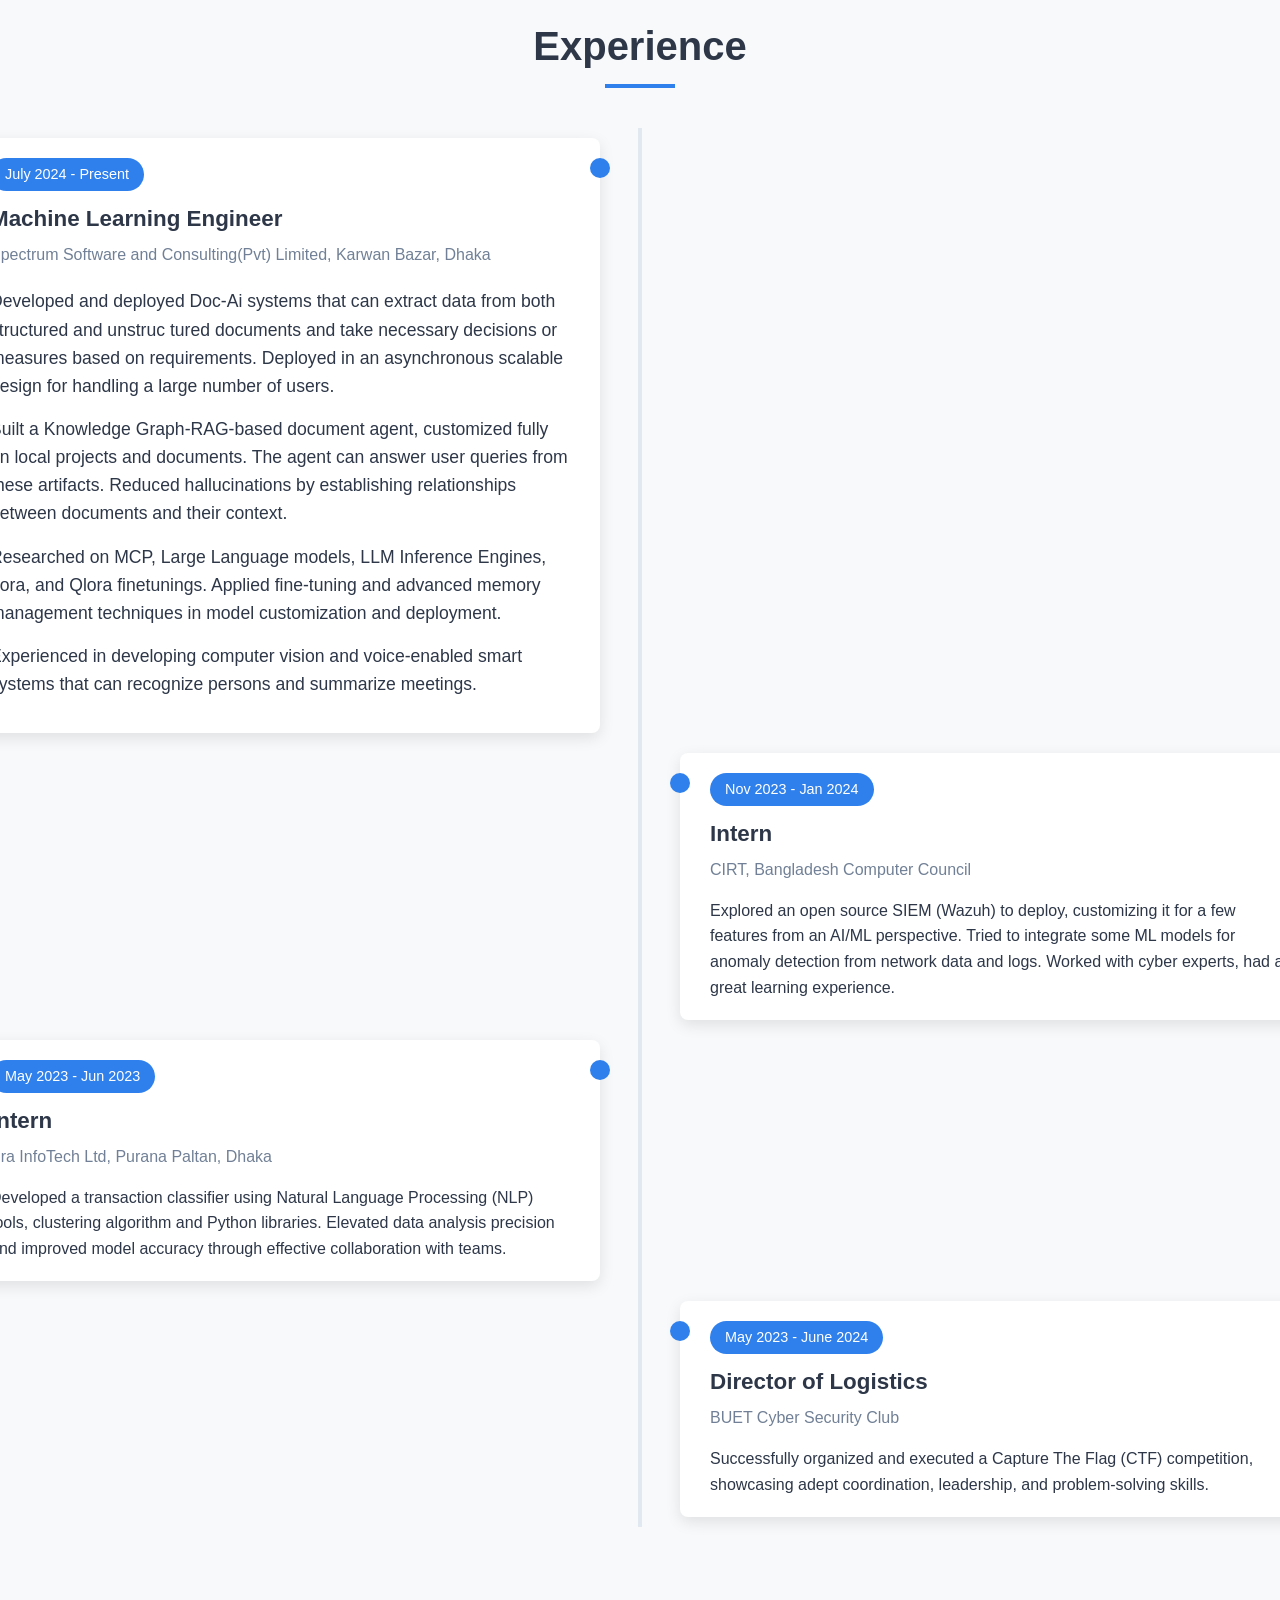
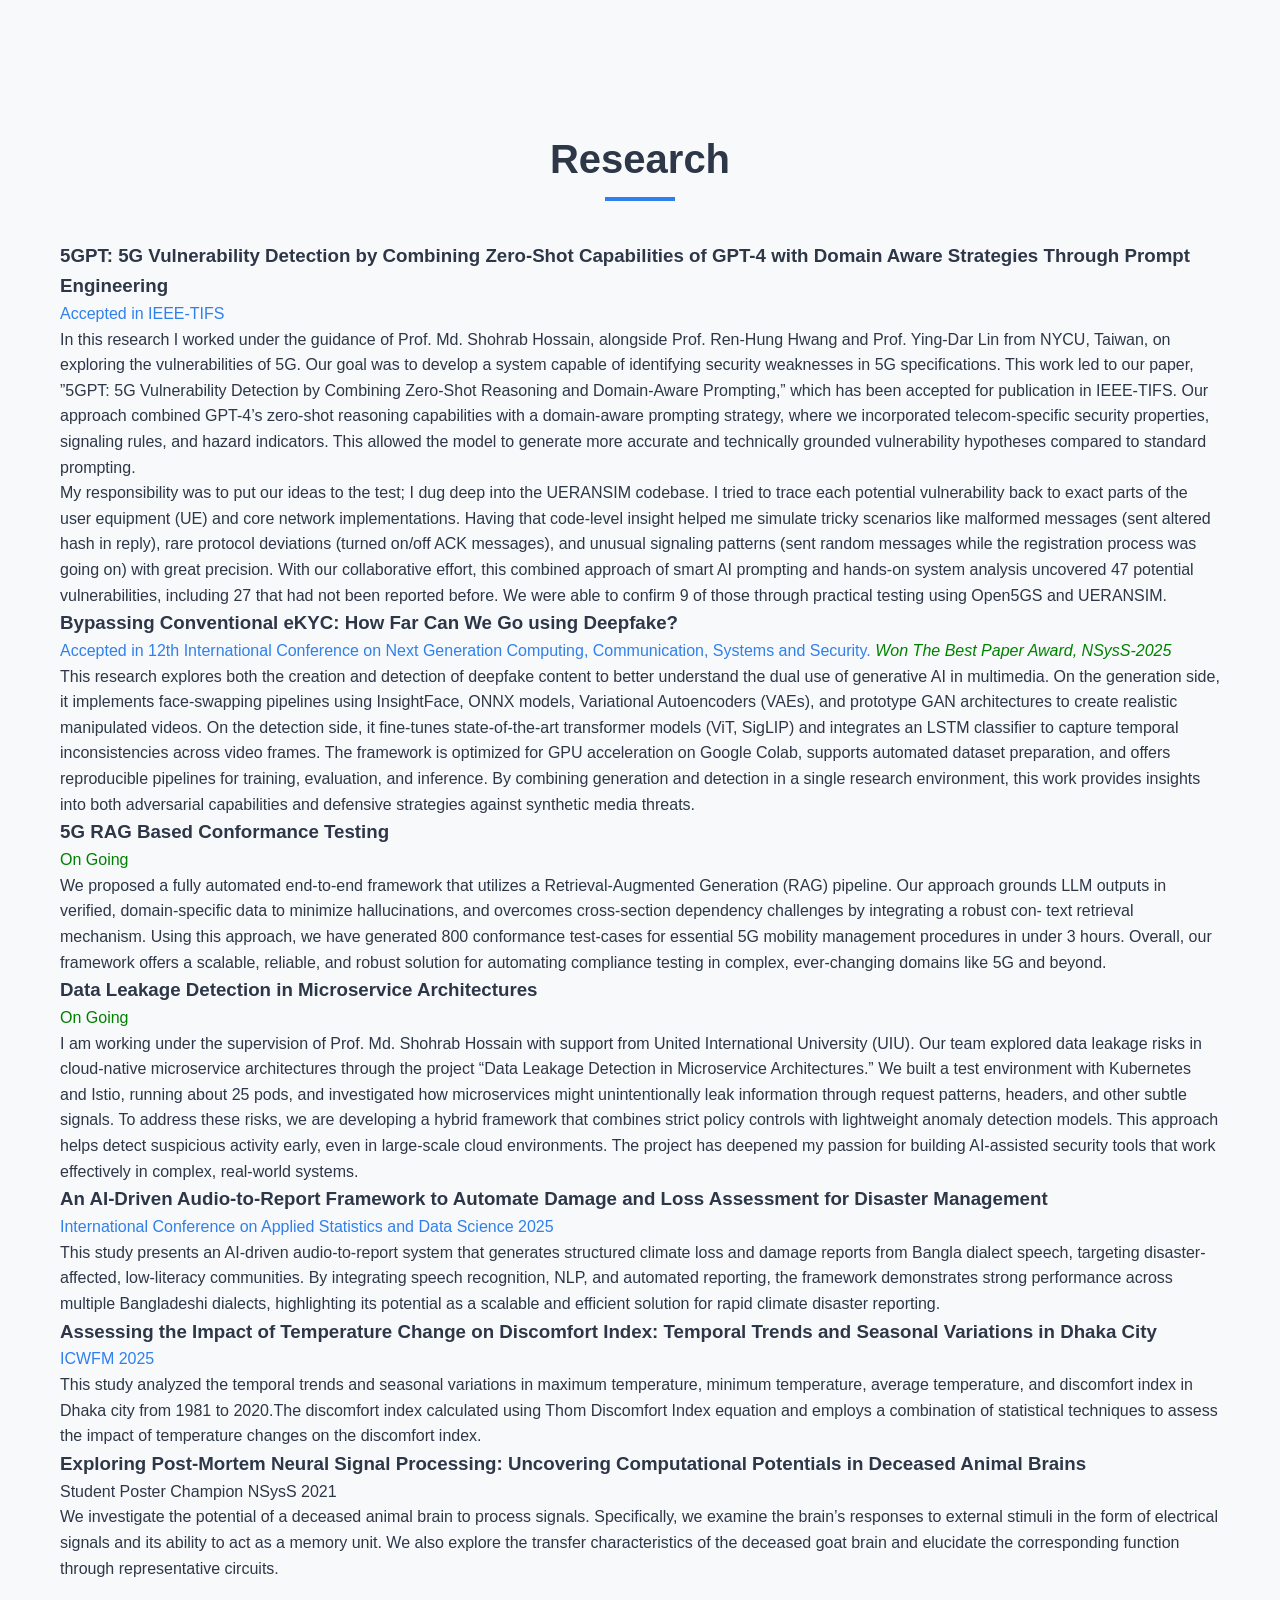
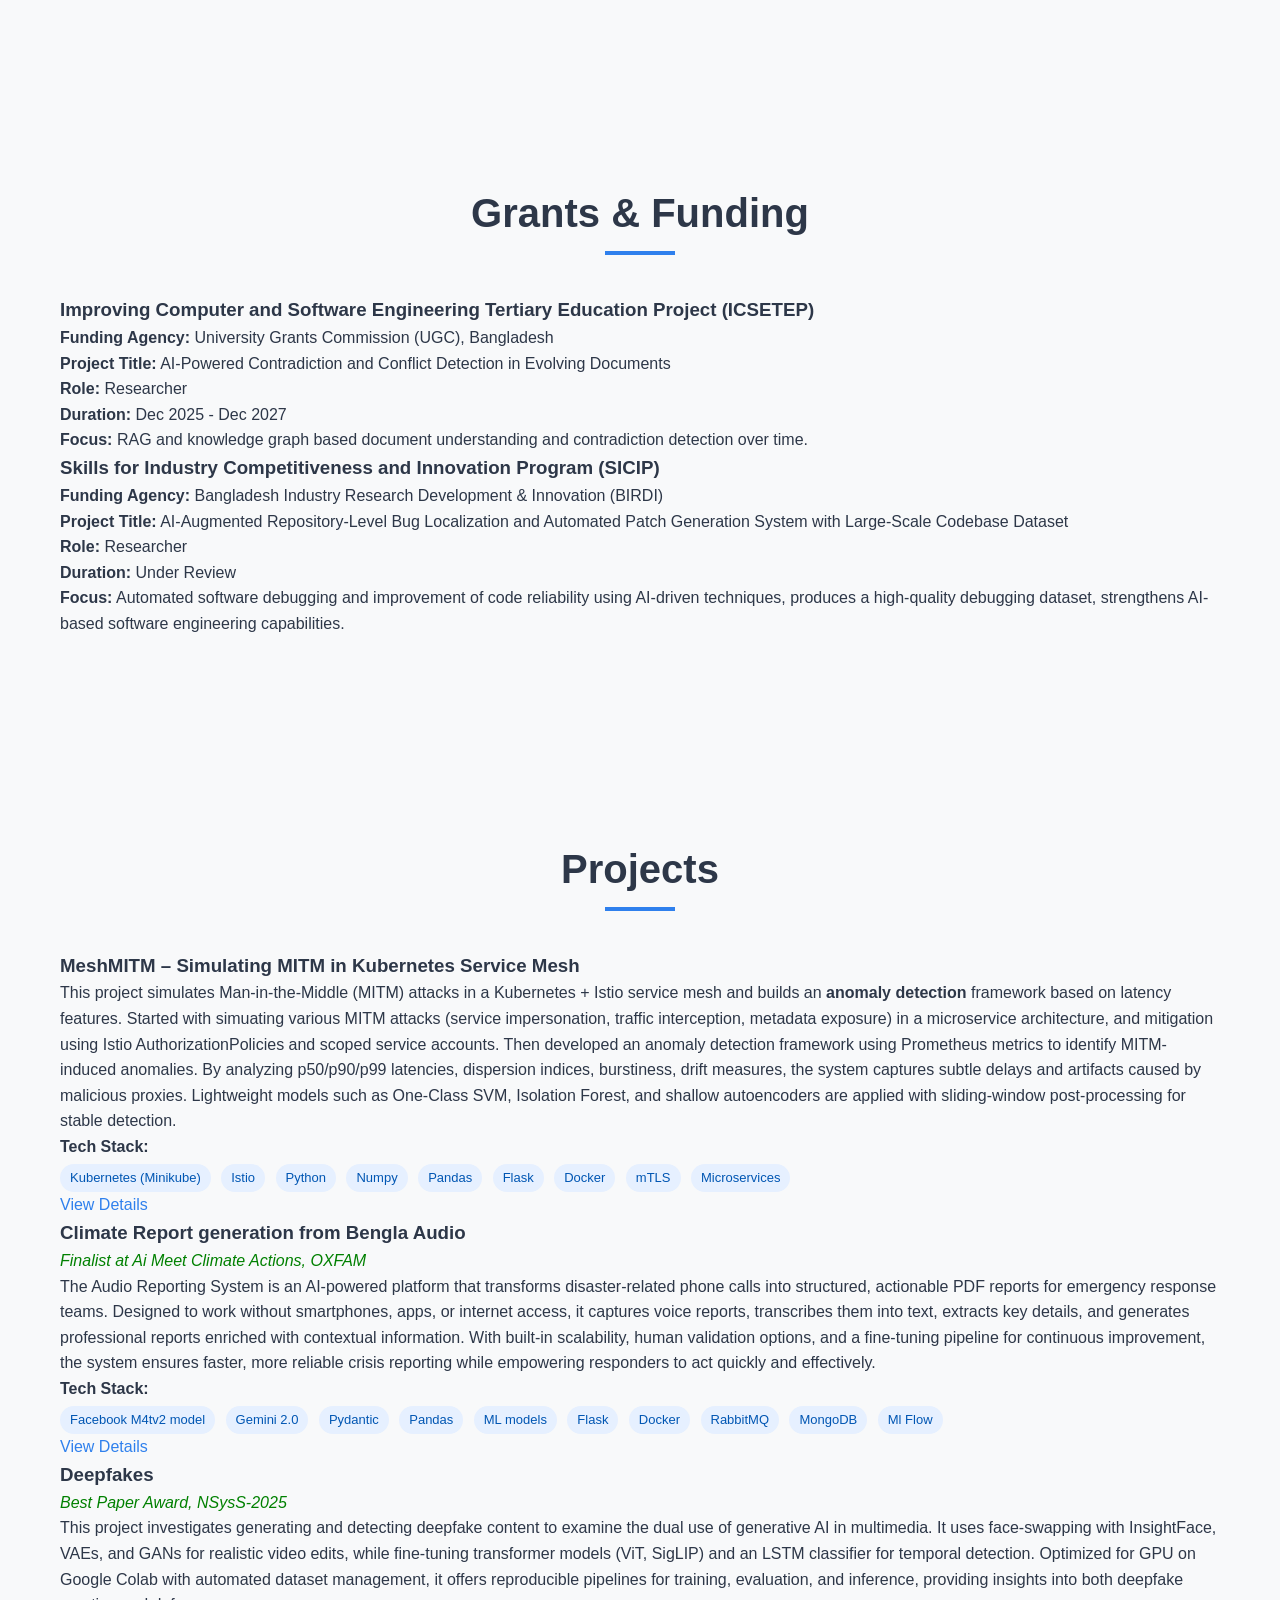
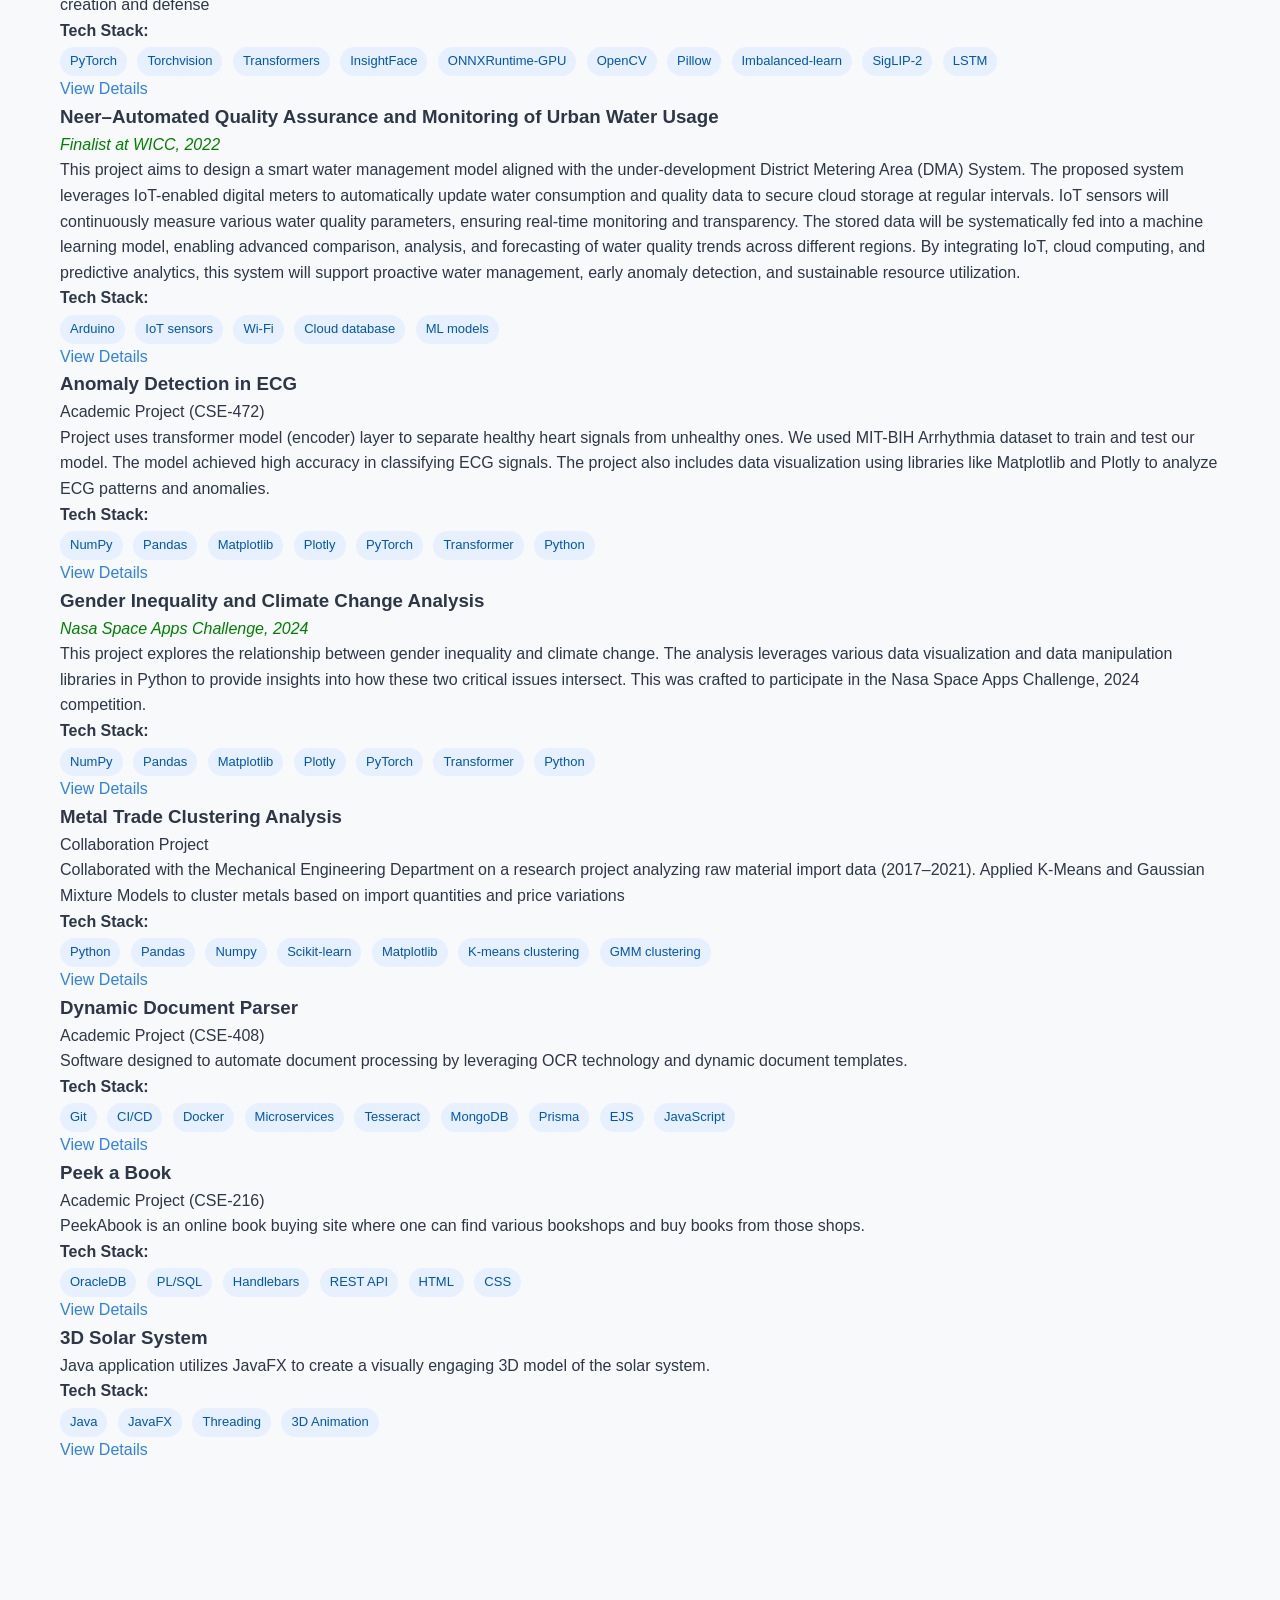
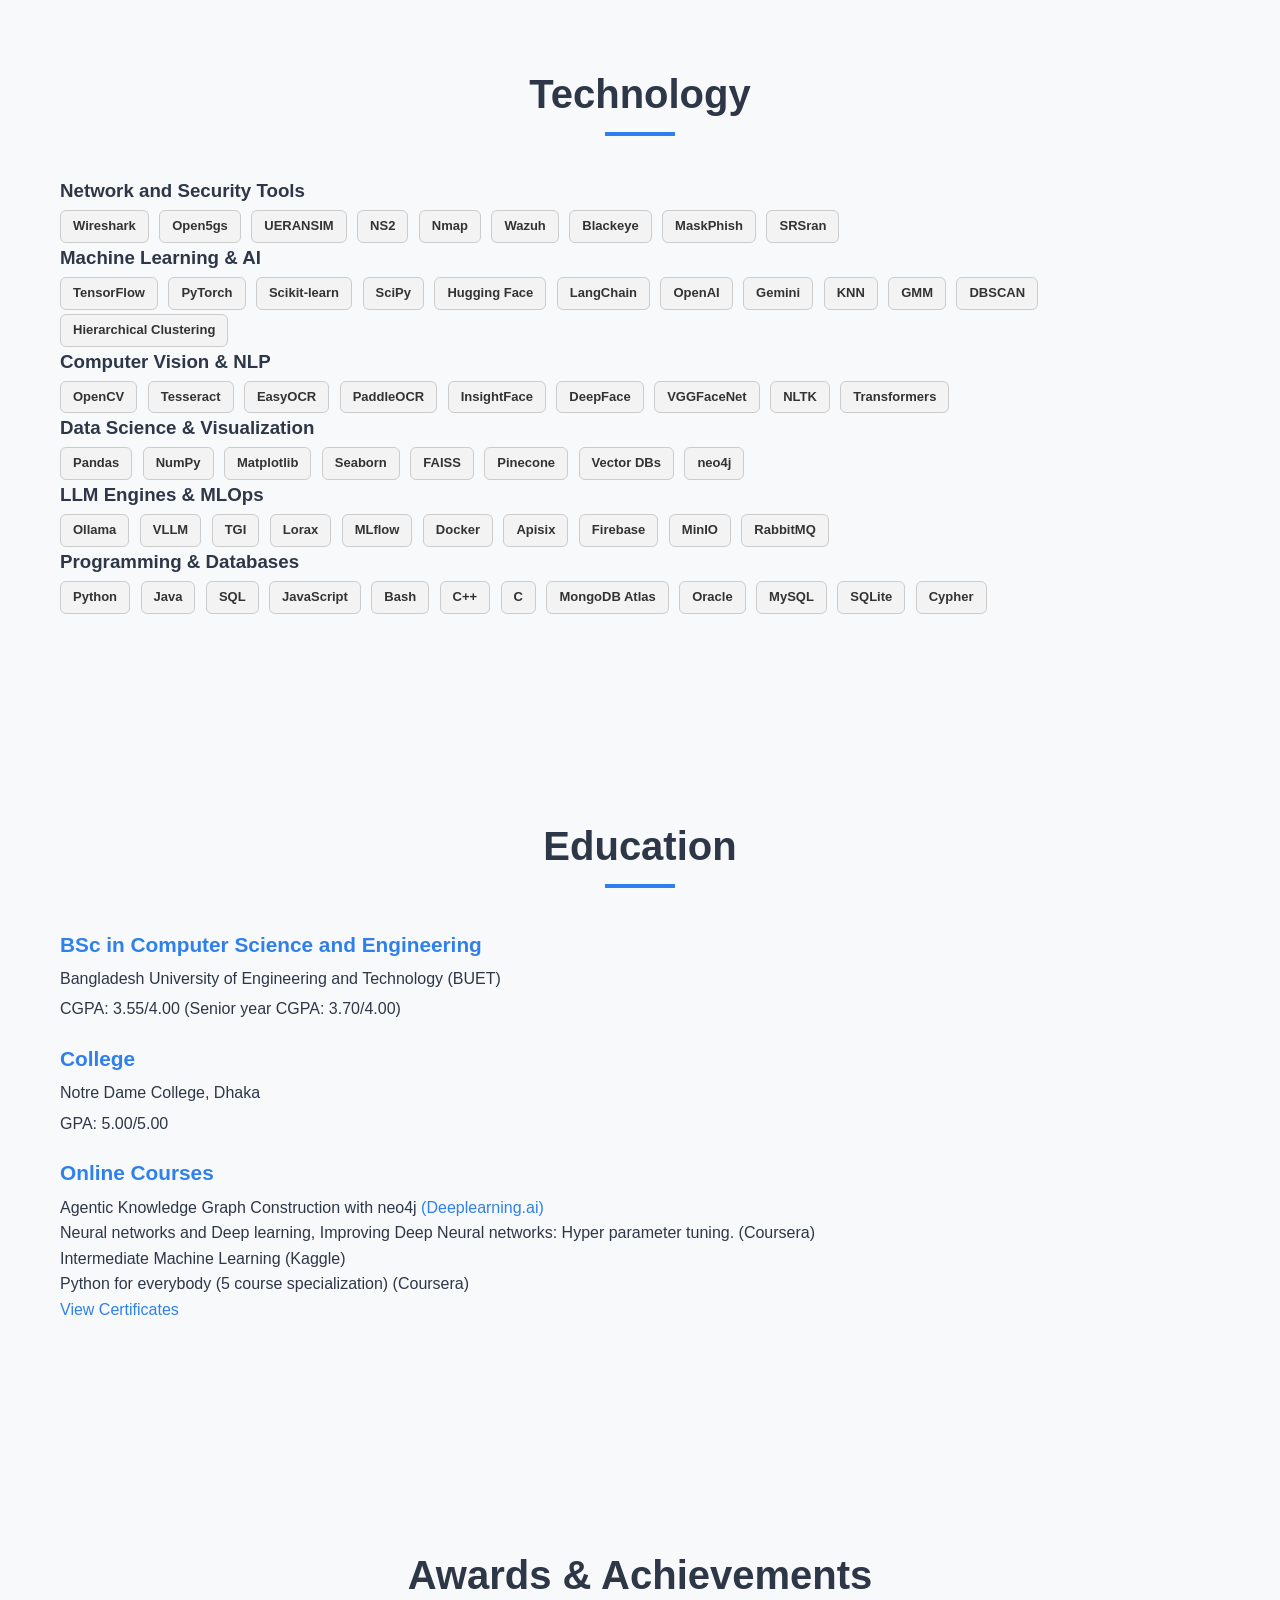
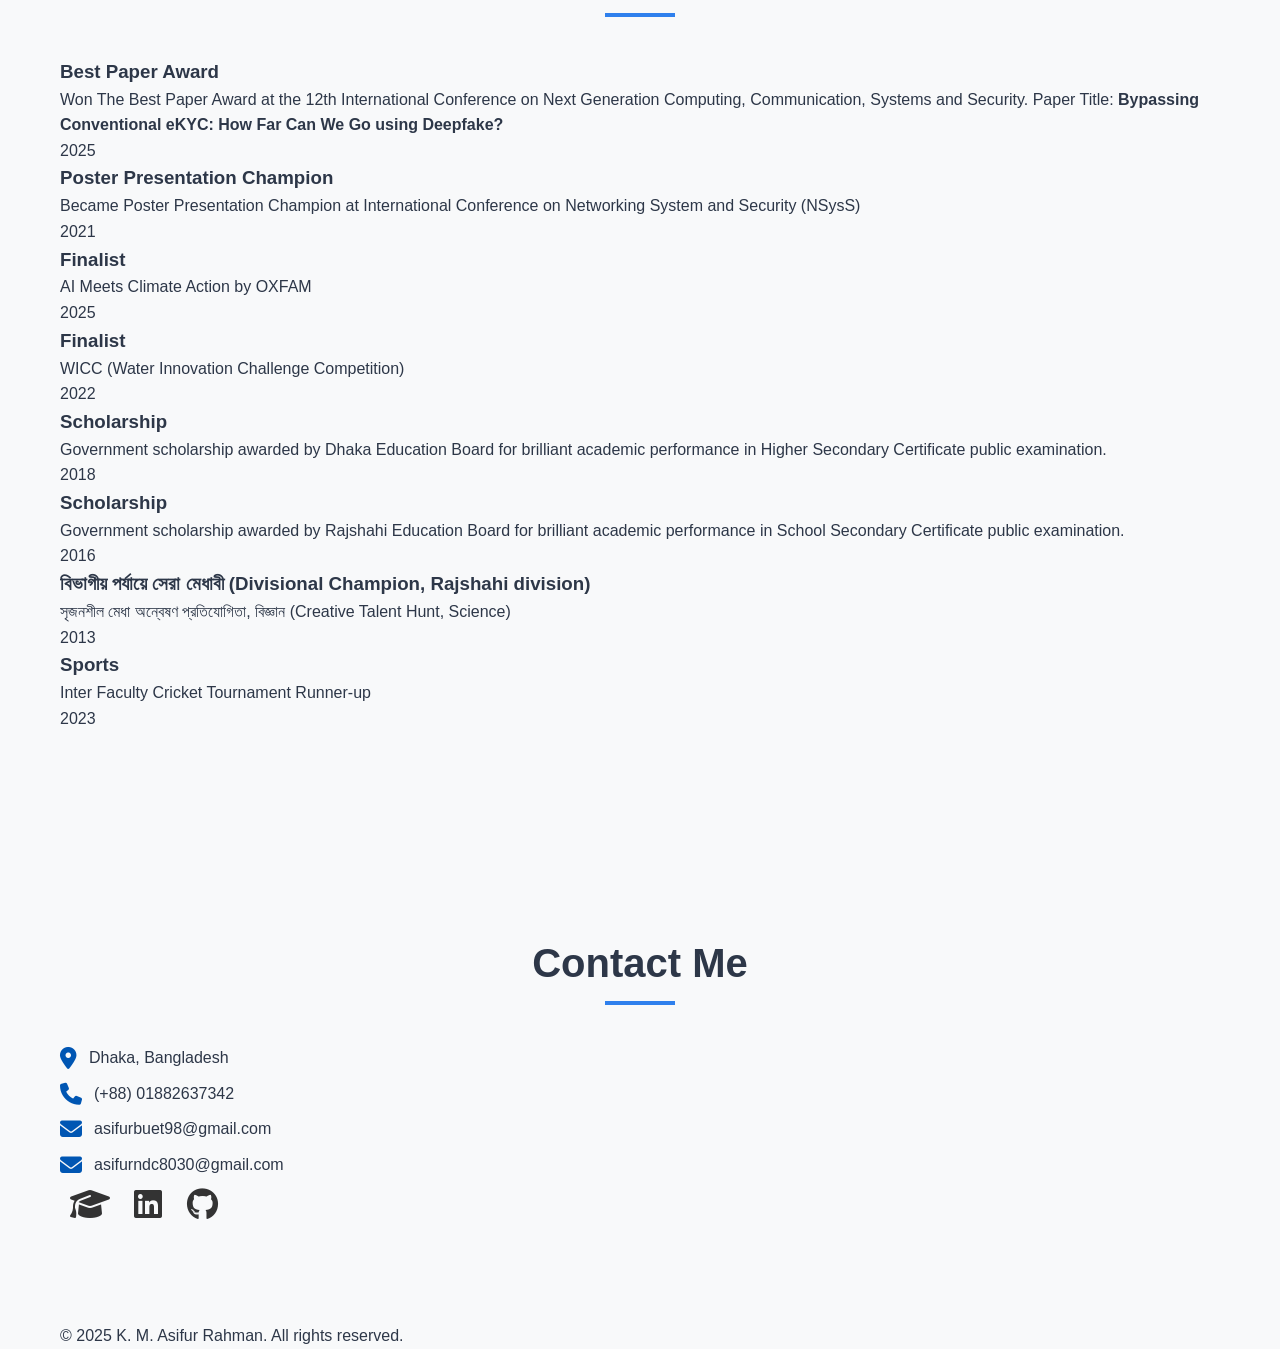
==== commit aab9d4d0: "linked new cv" ====
--- a/index.html
+++ b/index.html
@@ -38,7 +38,7 @@
                 <a href="#contact" class="btn secondary">Contacts</a>
                 <a href="#research" class="btn secondary">Research</a>
                 <a href="#projects" class="btn secondary">Projects</a>
-                <a href="https://drive.google.com/file/d/1kx-J93eFK9j2QJ7jadw9jY1_GJJfNOKt/view?usp=sharing" class="btn secondary" >CV</a>
+                <a href="https://drive.google.com/file/d/1SPi5rDVQ2_Zy1Ej1madVgk4GgrDA0Ldy/view?usp=sharing" class="btn secondary" >CV</a>
             </div>
         </div>
     </section>
@@ -192,6 +192,15 @@
                     </p>
                 </div>
 
+                <div class="research-item">
+                    <h3> An AI-Driven Audio-to-Report Framework to Automate Damage and Loss Assessment for Disaster Management</h3> 
+ <a href=""> International Conference on Applied Statistics and Data Science 2025</a>
+                    <p> This study presents an AI-driven audio-to-report system that generates structured climate loss and damage reports from Bangla dialect speech, targeting disaster-affected, low-literacy communities.
+                         By integrating speech recognition, NLP, and automated reporting, the framework demonstrates strong performance across multiple Bangladeshi dialects, highlighting its potential as a scalable and efficient solution for rapid climate disaster reporting.</p>
+
+                </div>
+
+
 
 
                 
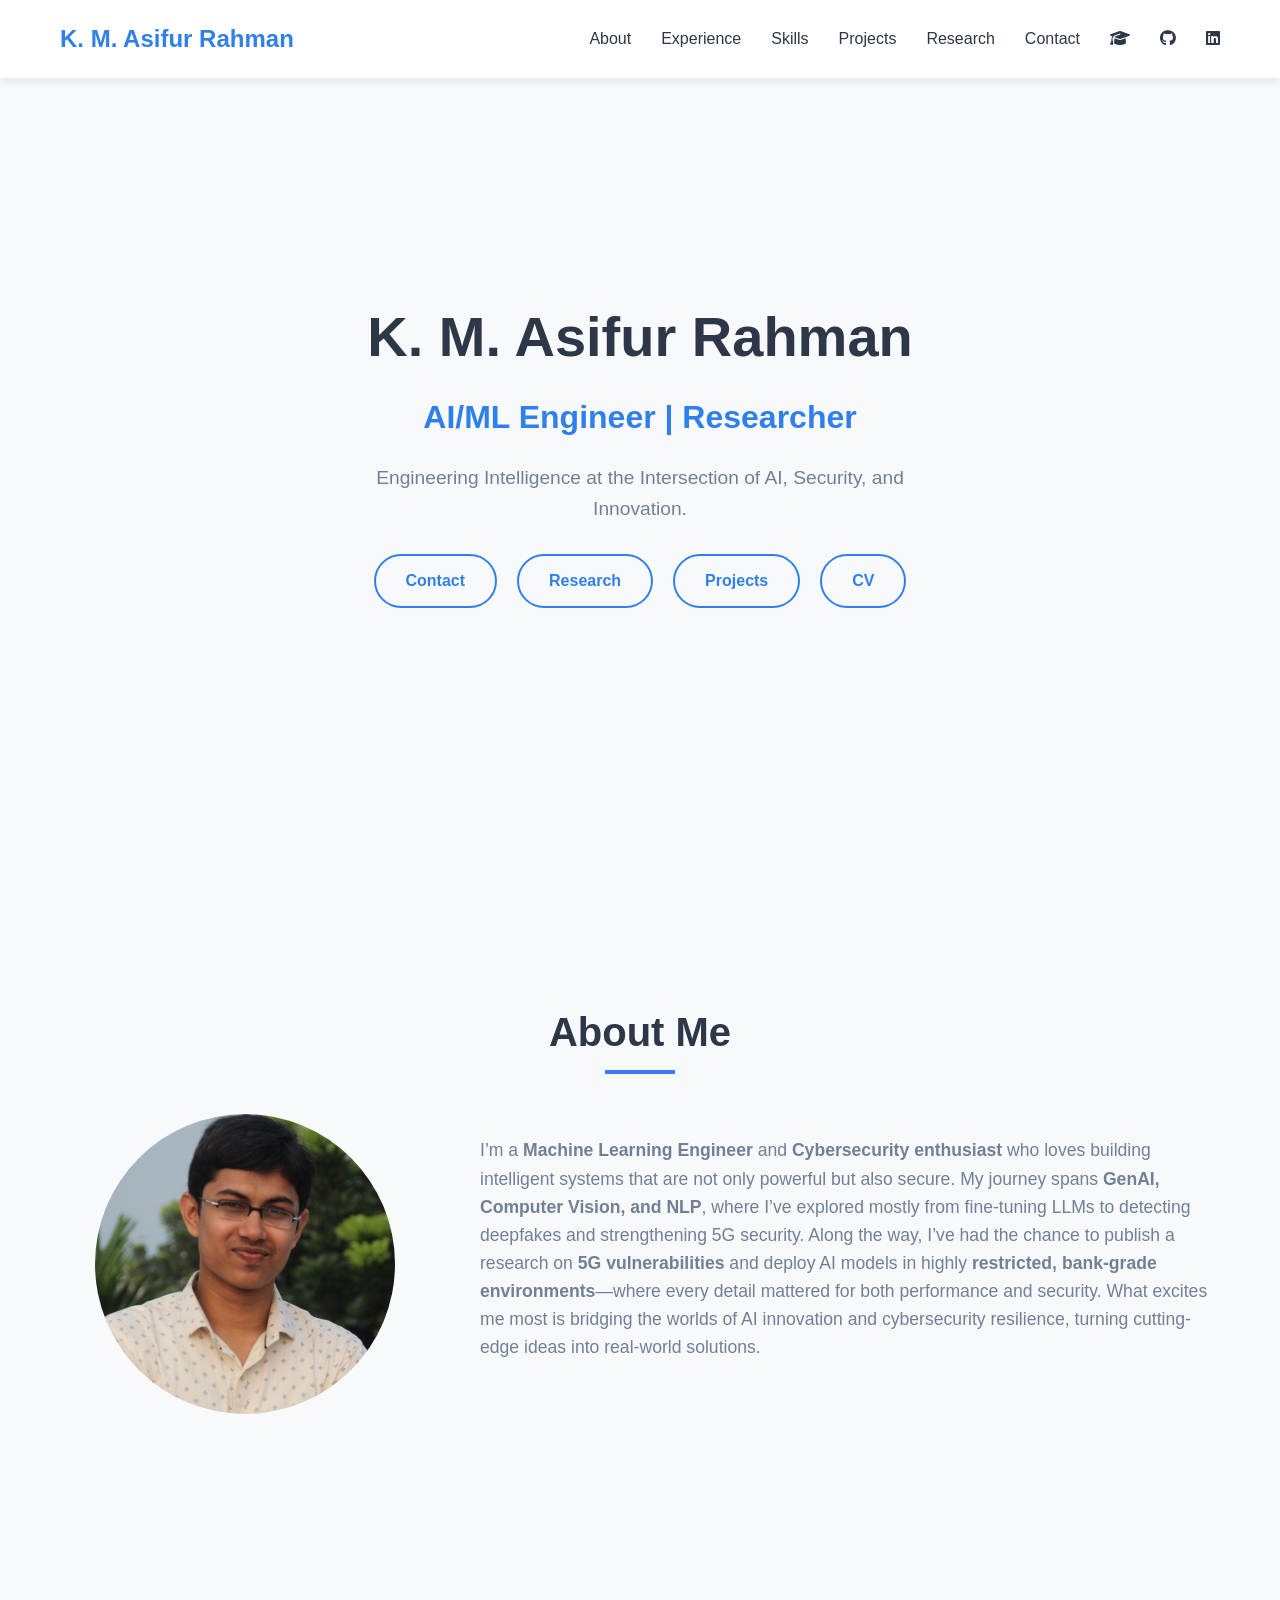
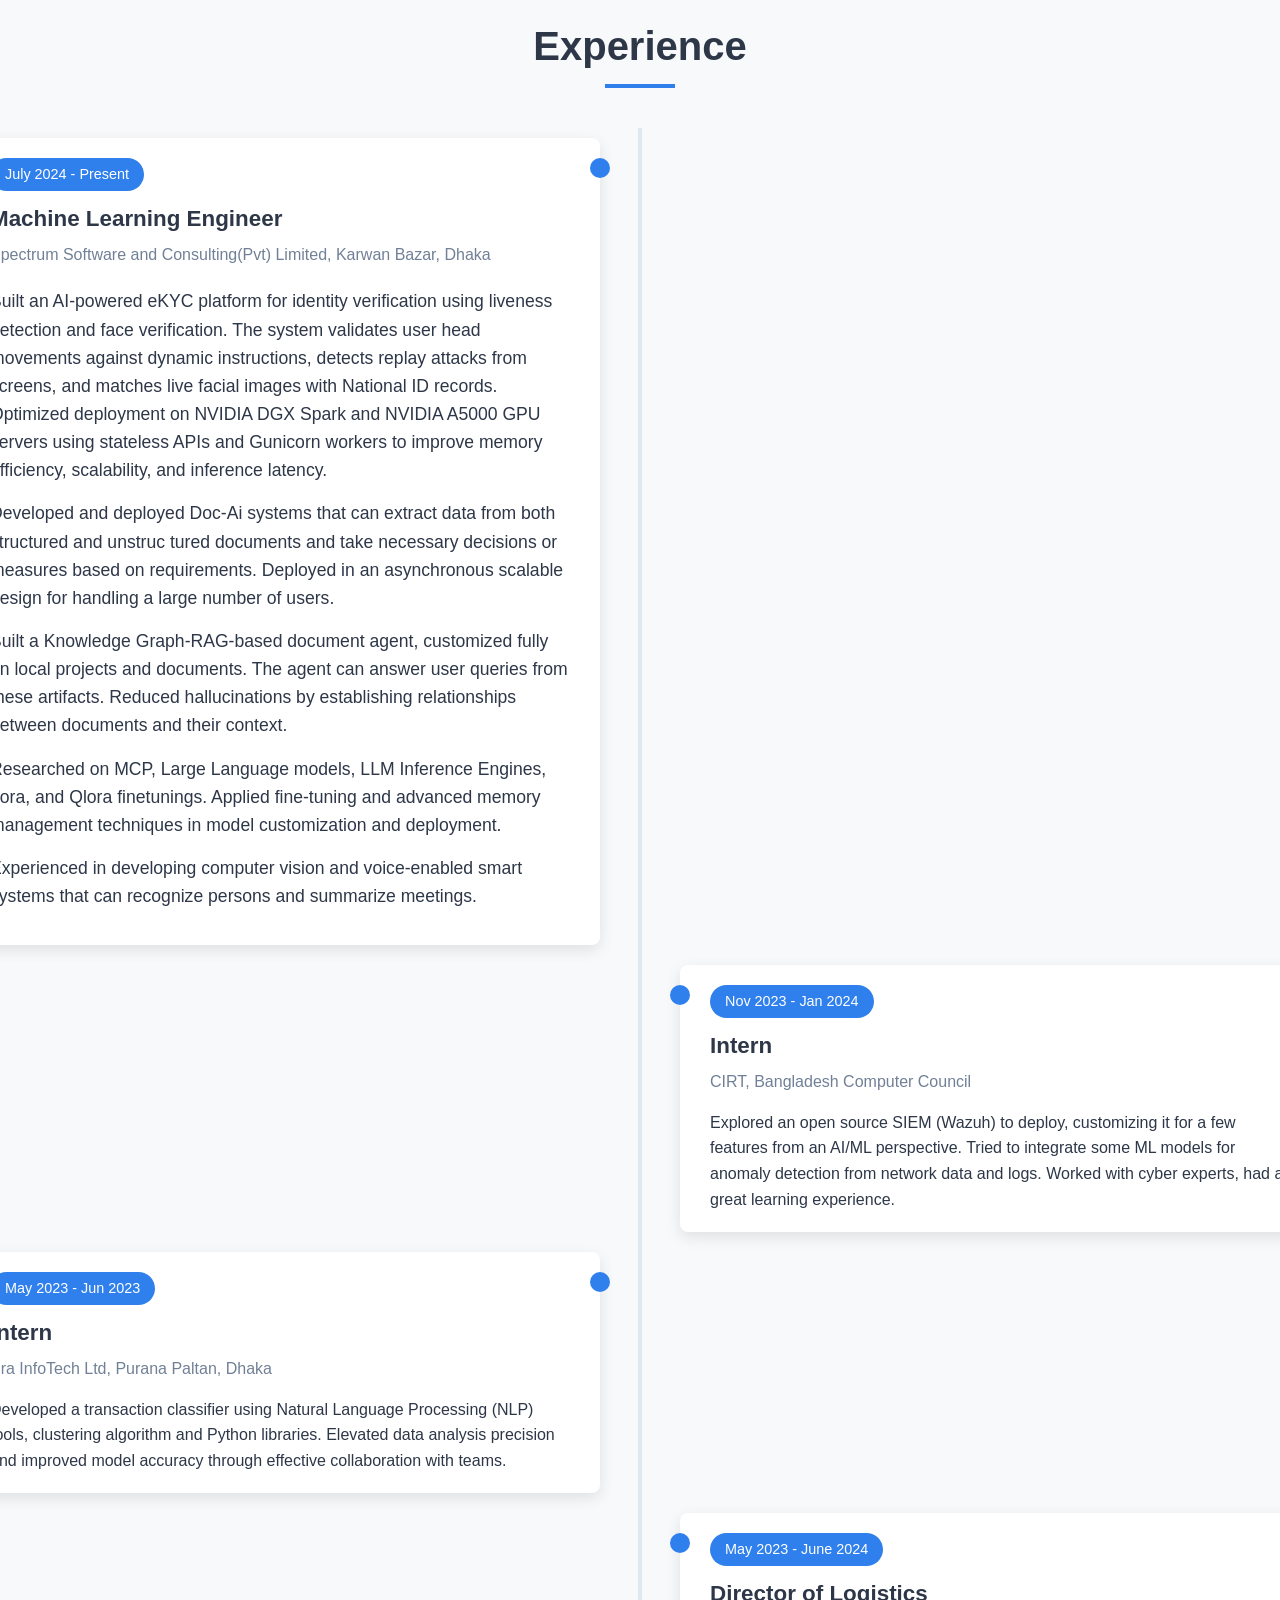
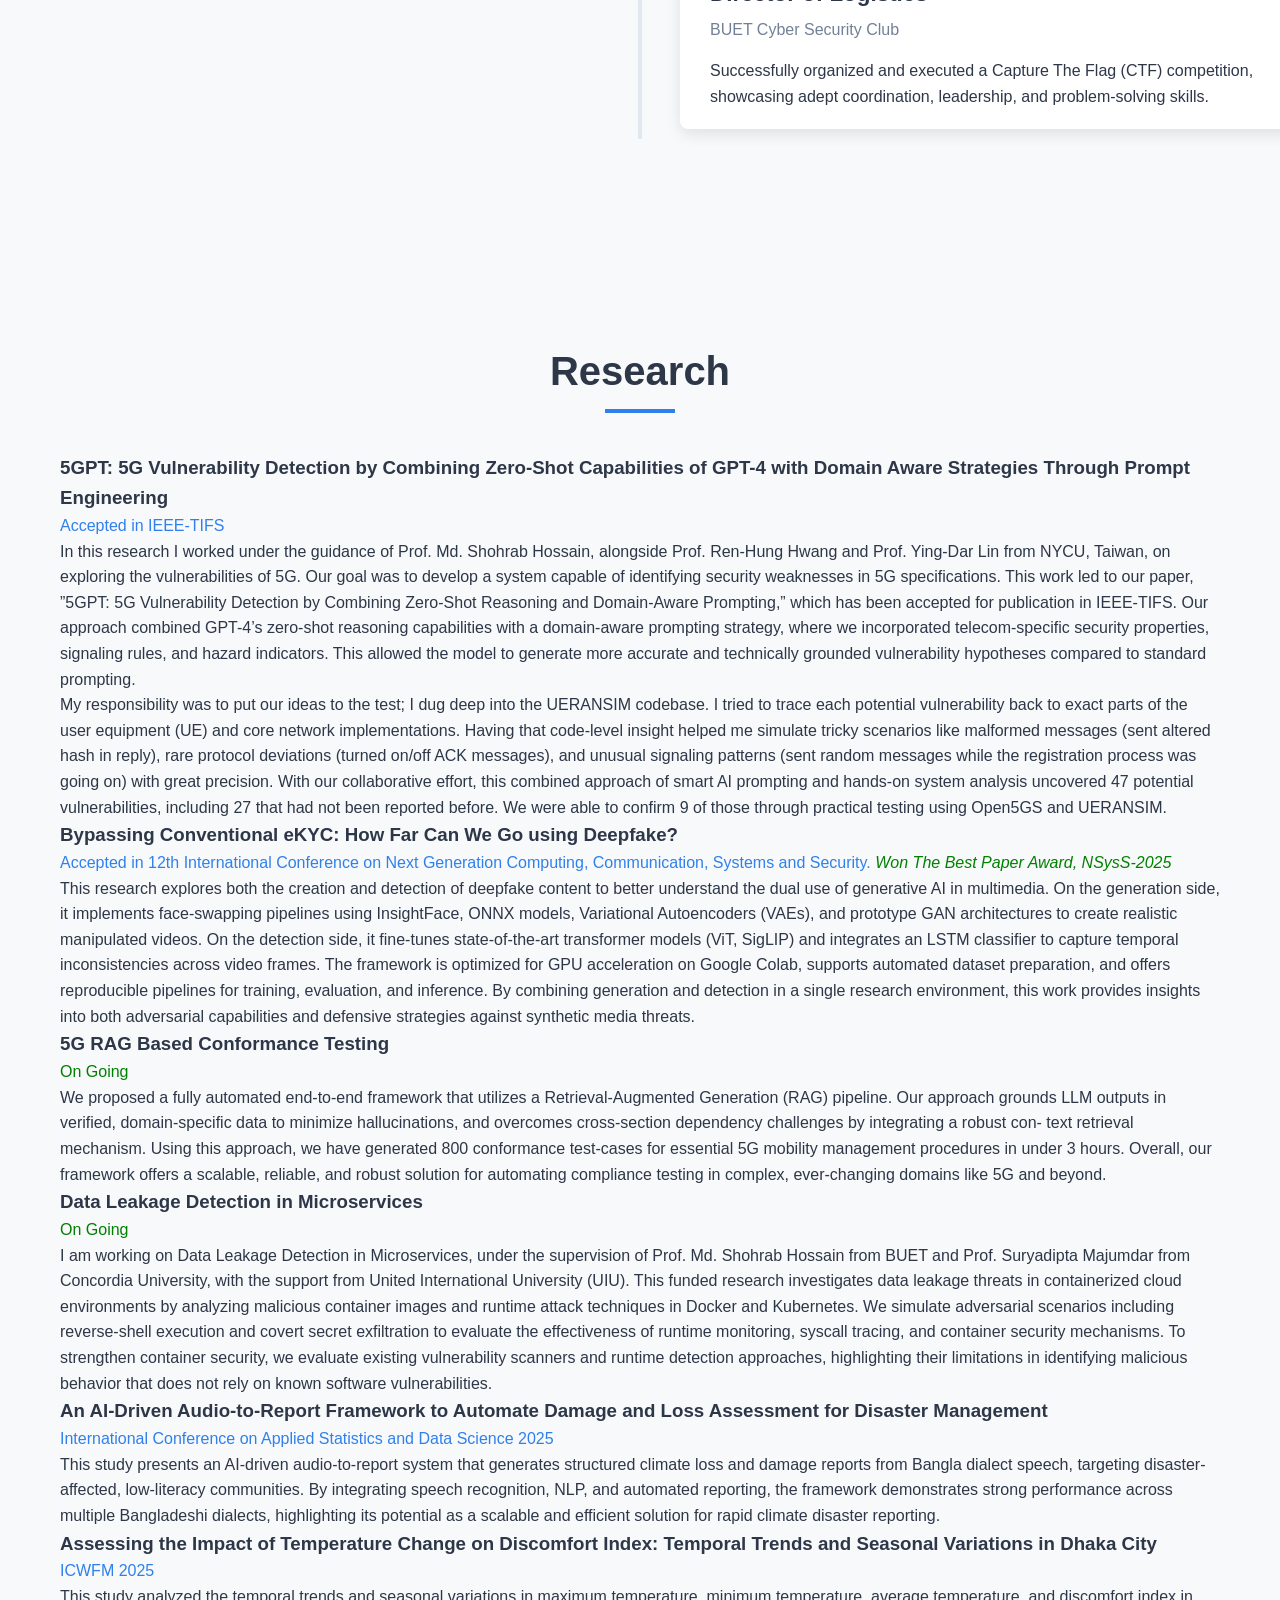
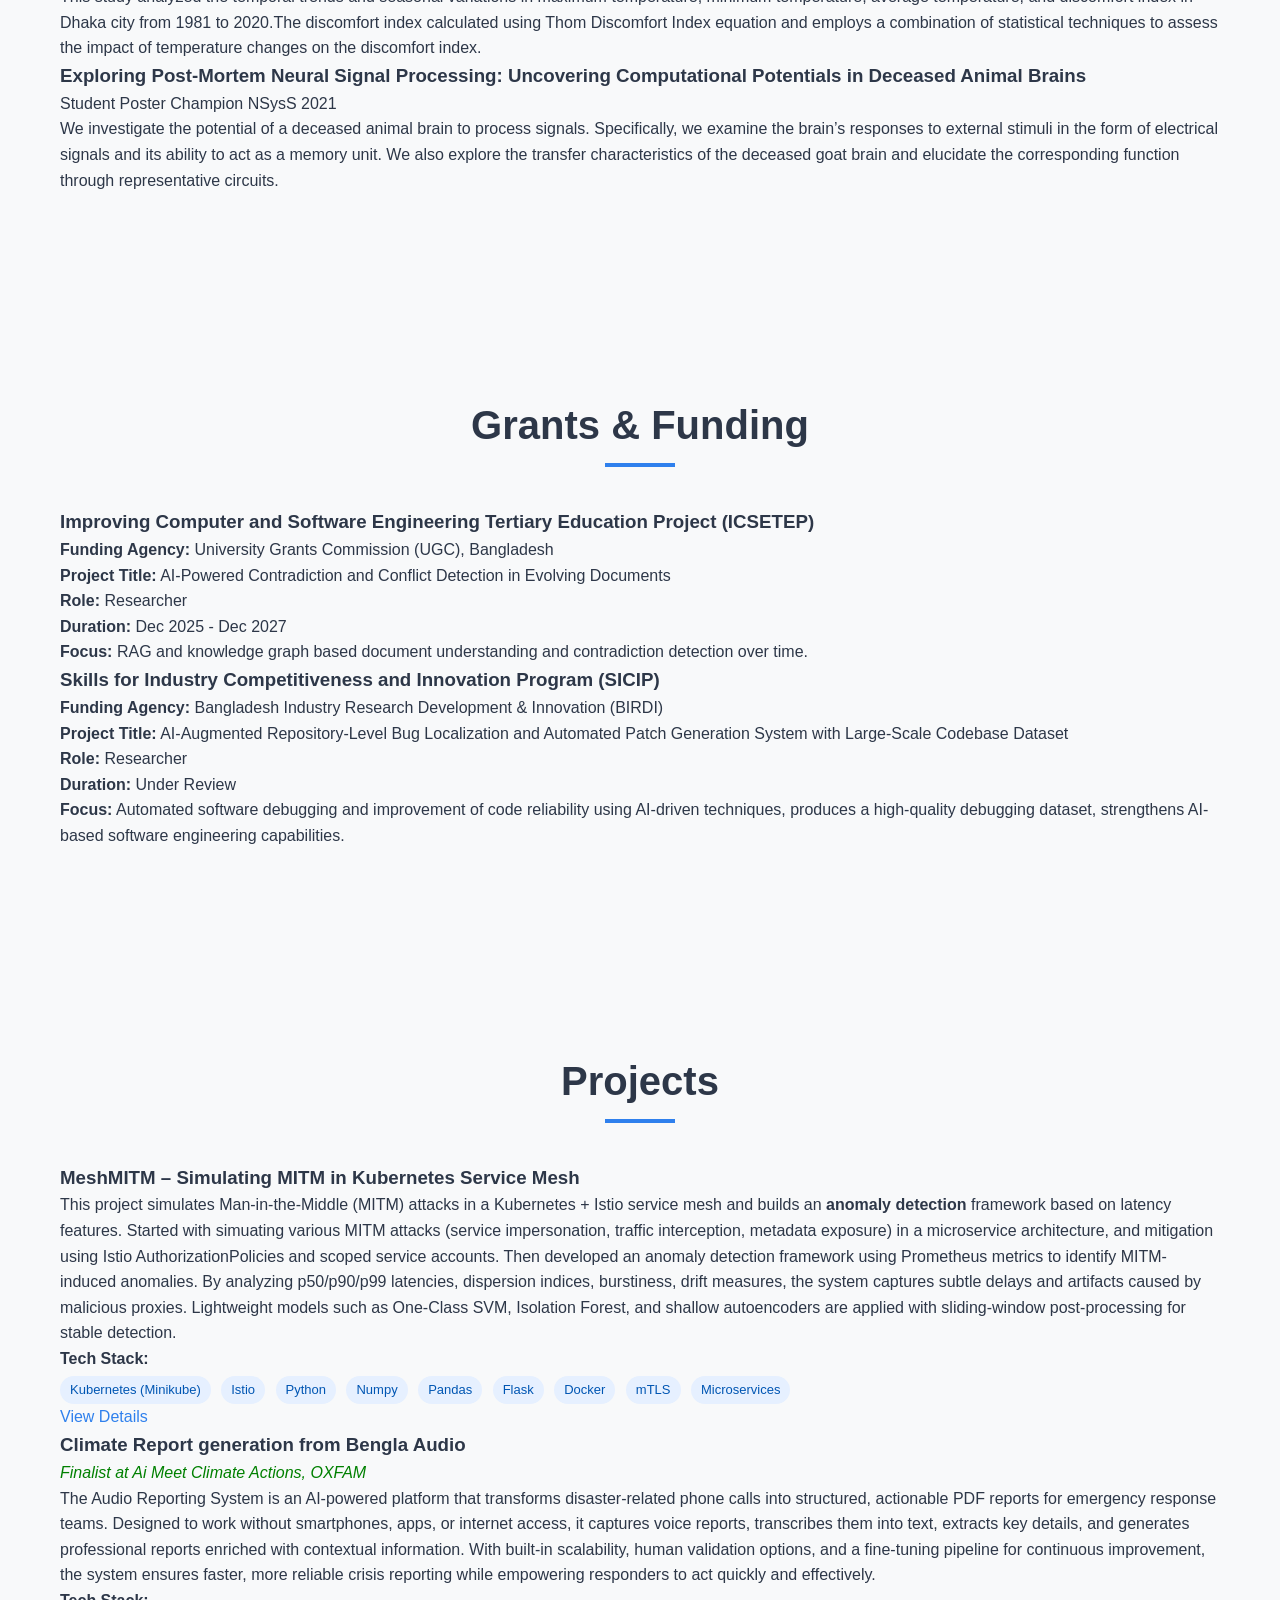
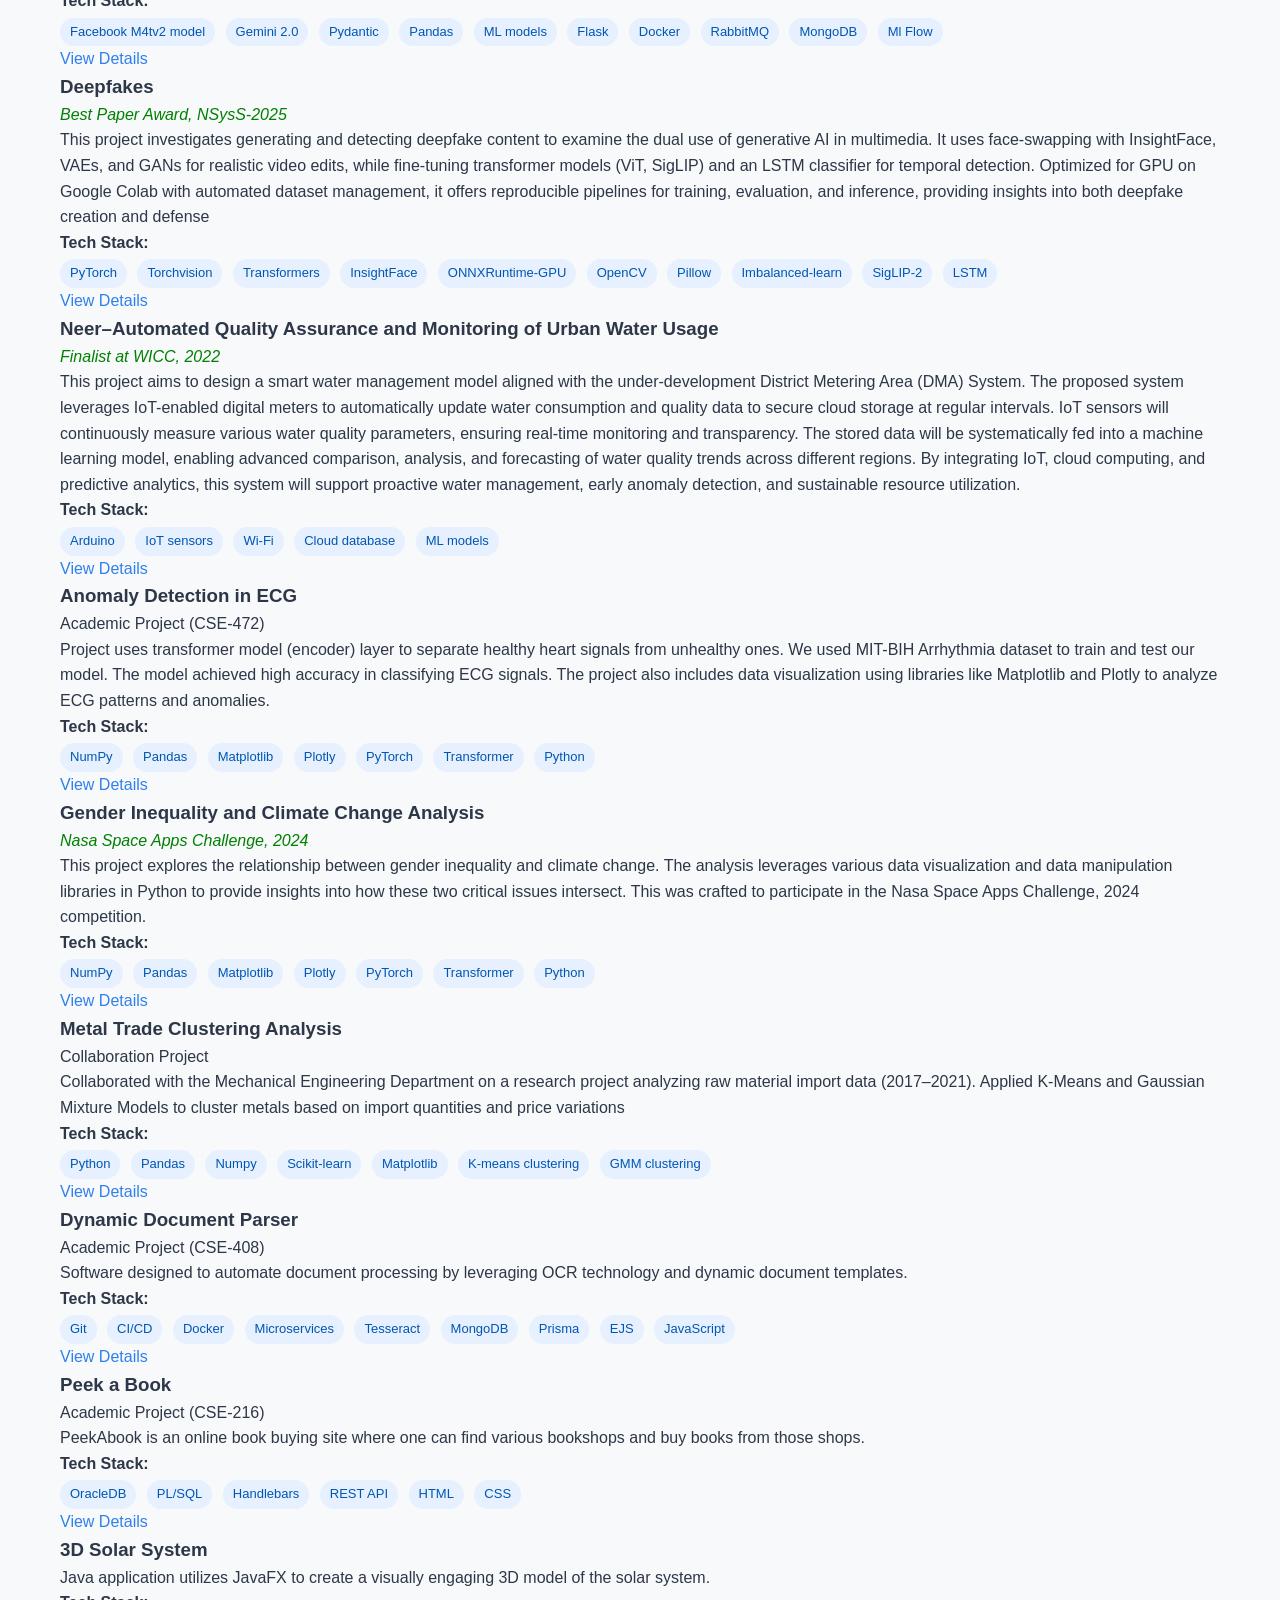
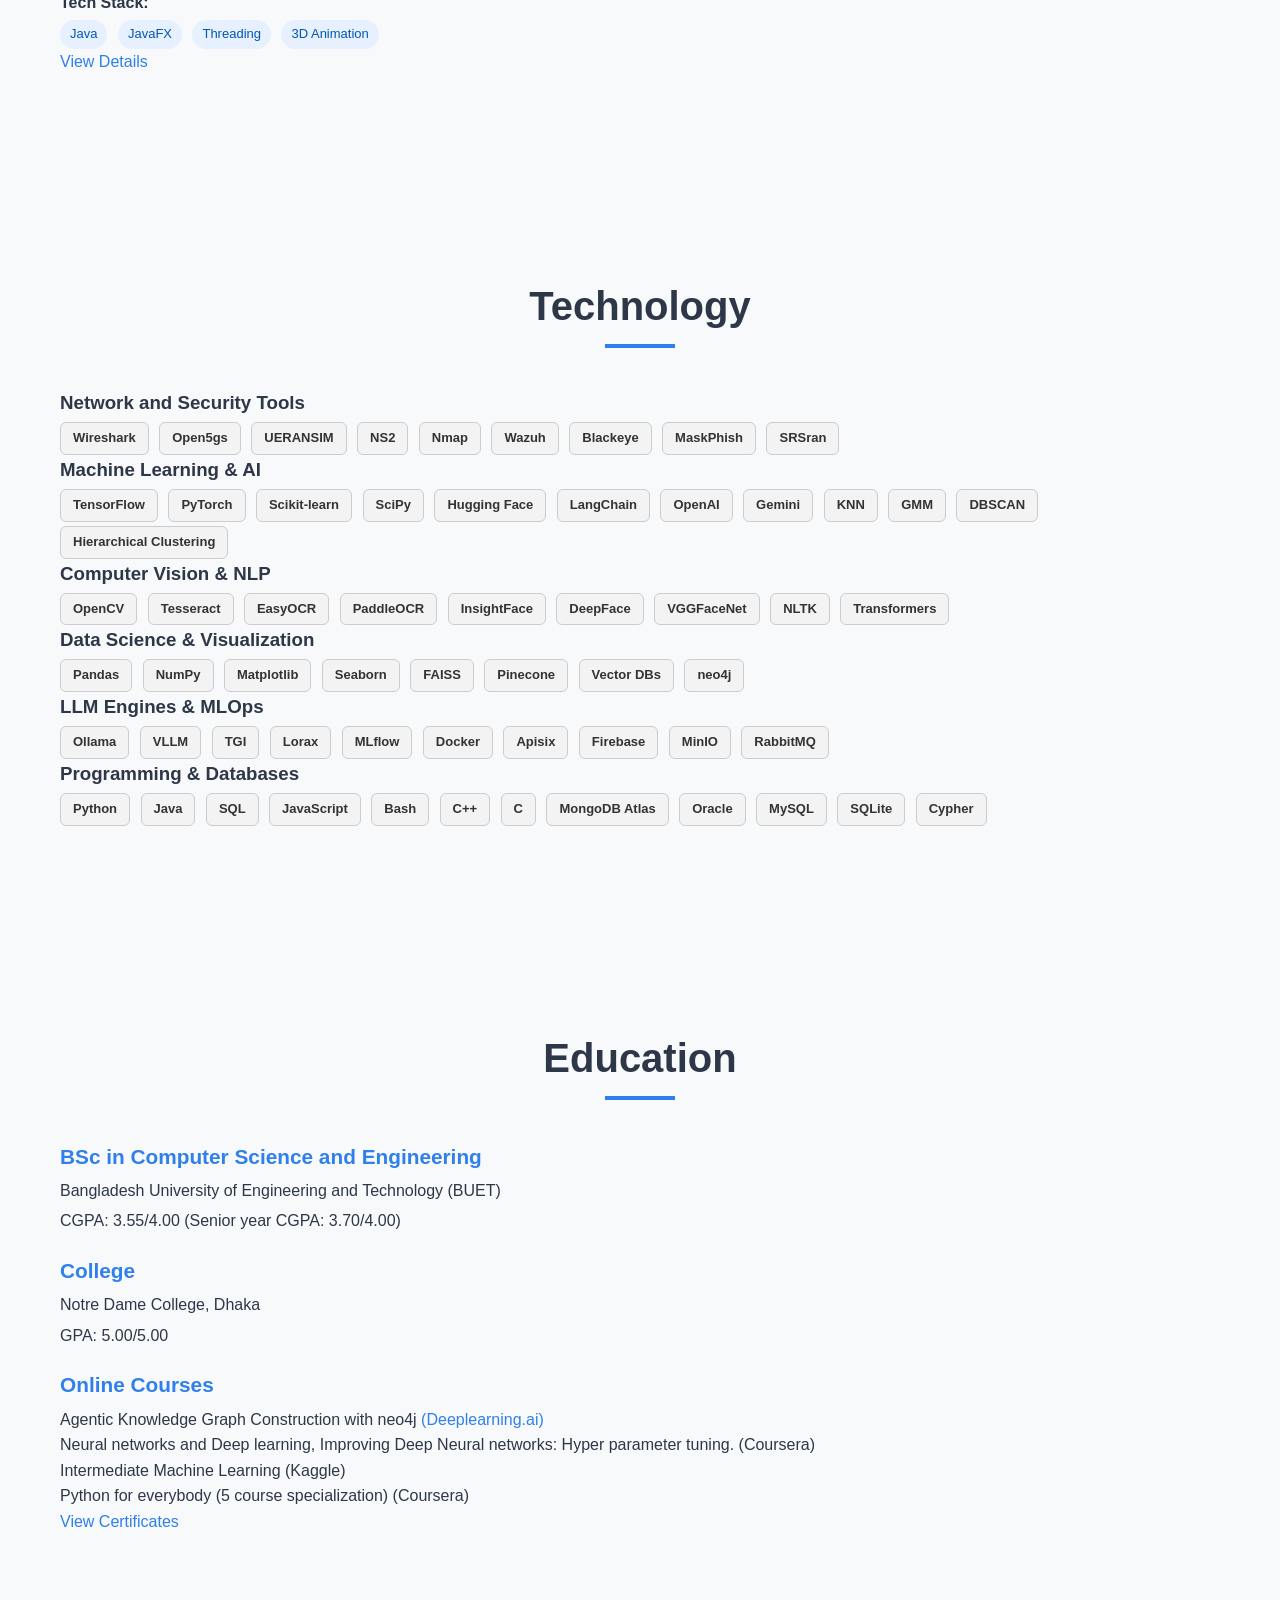
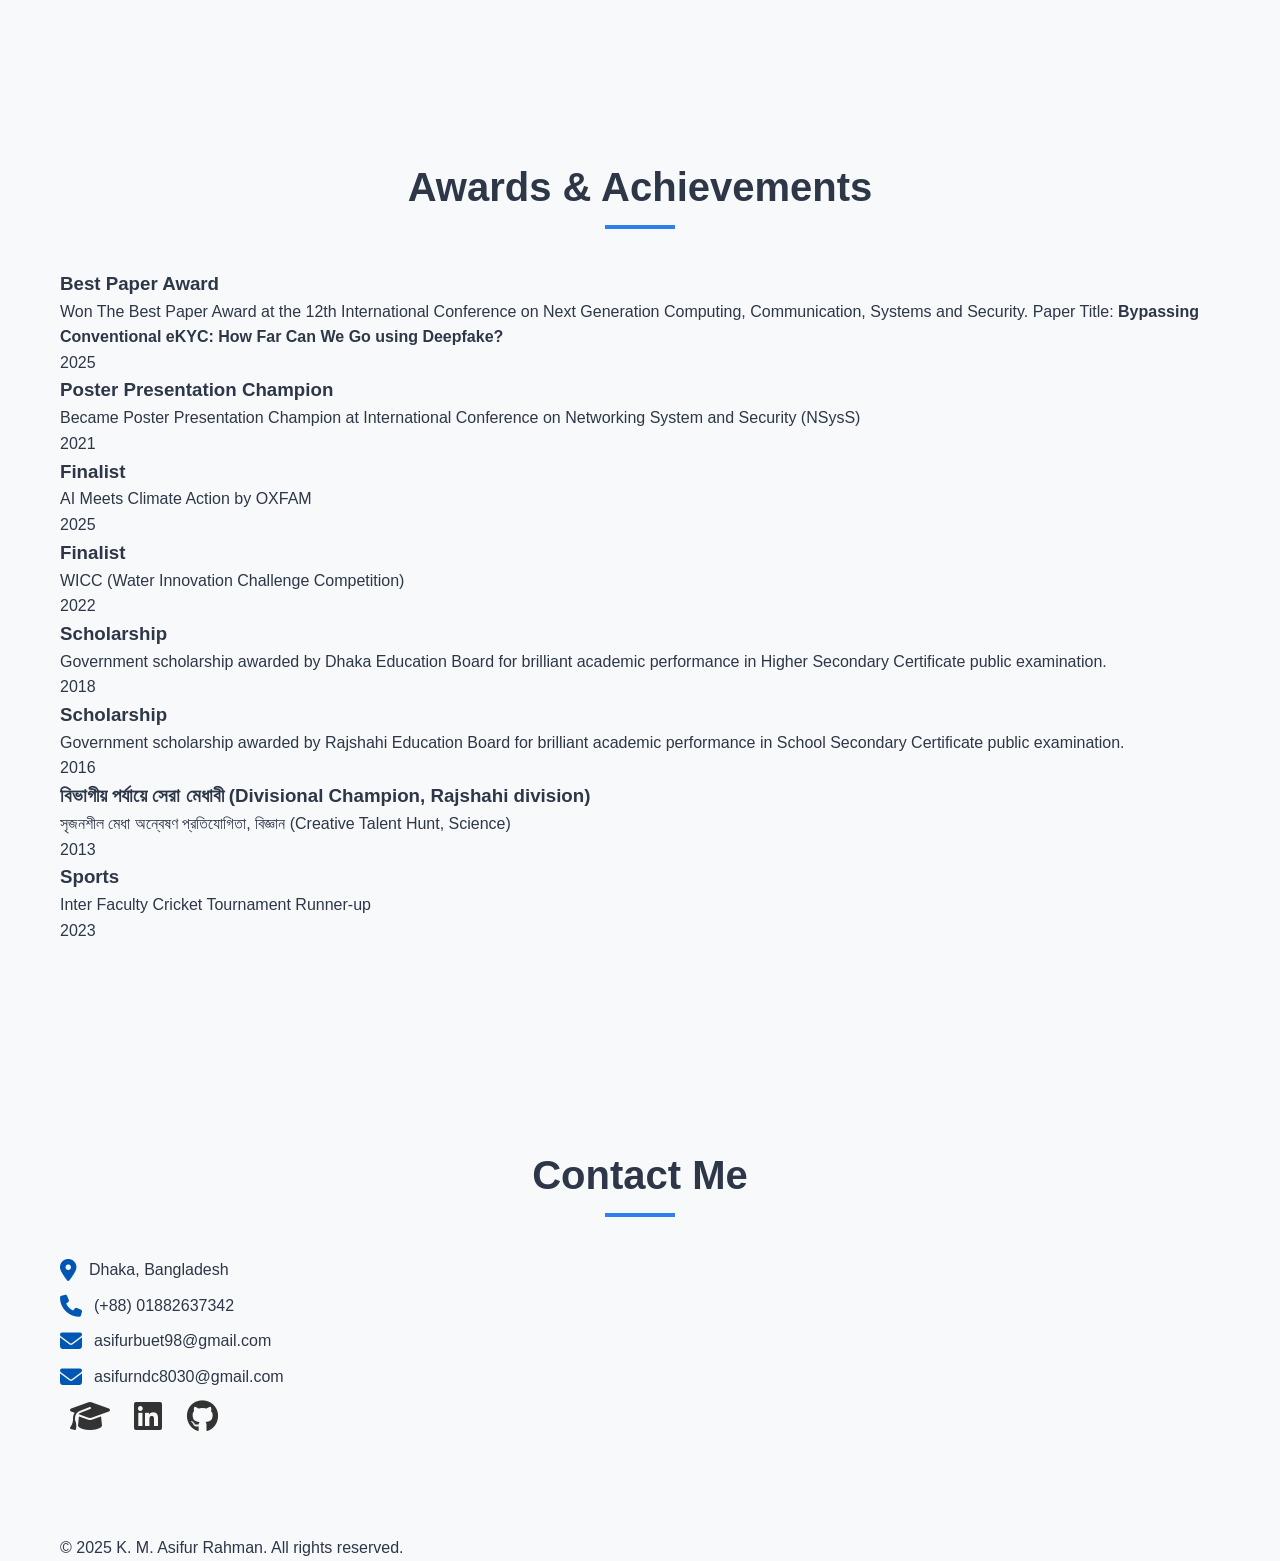
==== commit 03ec84fb: "updated cv" ====
--- a/index.html
+++ b/index.html
@@ -13,13 +13,16 @@
         <nav>
             <div class="logo">K. M. Asifur Rahman</div>
             <ul class="nav-links">
-                <li><a href="#home">Home</a></li>
+                <!-- <li><a href="#home">Home</a></li> -->
                 <li><a href="#about">About</a></li>
                 <li><a href="#experience">Experience</a></li>
                 <li><a href="#skills">Skills</a></li>
                 <li><a href="#projects">Projects</a></li>
                 <li><a href="#research">Research</a></li>
                 <li><a href="#contact">Contact</a></li>
+                <li><a href="https://scholar.google.com/citations?hl=en&user=b3gGE6MAAAAJ&view_op=list_works&gmla=AH8HC4ztuLPQexdDZr5stnzAOQIrArAQYtmsnyZMj3l8Oj_MiwqA-uOILeUq3QySIgB4ne46auXa9EWVF2KYKaxmw&gmlrd=AAABg3wAAAAJ" target="_blank" rel="noopener noreferrer"><i class="fas fa-graduation-cap"></i></a></li>
+                <li> <a href="https://github.com/Asif-droid" target="_blank" rel="noopener noreferrer"><i class="fab fa-github"></i></a></li>
+                <li><a href="https://www.linkedin.com/in/k-m-asifur-rahman-7035531aa/" target="_blank" rel="noopener noreferrer"><i class="fab fa-linkedin"></i></a></li>
             </ul>
             <div class="hamburger">
                 <span></span>
@@ -35,10 +38,11 @@
             <h2>AI/ML Engineer | Researcher</h2>
             <p>Engineering Intelligence at the Intersection of AI, Security, and Innovation. </p>
             <div class="cta-buttons">
-                <a href="#contact" class="btn secondary">Contacts</a>
+                <!-- <a href="#scholar"> -->
+                <a href="#contact" class="btn secondary">Contact</a>
                 <a href="#research" class="btn secondary">Research</a>
                 <a href="#projects" class="btn secondary">Projects</a>
-                <a href="https://drive.google.com/file/d/1SPi5rDVQ2_Zy1Ej1madVgk4GgrDA0Ldy/view?usp=sharing" class="btn secondary" >CV</a>
+                <a href="https://drive.google.com/file/d/1oPU3HE91HSSllF_6aEWeLe4w1egNKdM9/view?usp=sharing" class="btn secondary" >CV</a>
             </div>
         </div>
     </section>
@@ -78,6 +82,11 @@
                         <h3>Machine Learning Engineer</h3>
                         <h4>Spectrum Software and Consulting(Pvt) Limited, Karwan Bazar, Dhaka</h4>
                         <div class="experience-details">
+                            <div class="experience-category">
+                                Built an AI-powered eKYC platform for identity verification using liveness detection and face verification.
+                                The system validates user head movements against dynamic instructions, detects replay attacks from screens, and matches live facial images with National ID records.
+                                Optimized deployment on NVIDIA DGX Spark and NVIDIA A5000 GPU servers using stateless APIs and Gunicorn workers to improve memory efficiency, scalability, and inference latency.
+                            </div>
                             <div class="experience-category">
                                 Developed and deployed Doc-Ai systems that can extract data from both structured and unstruc
 tured documents and take necessary decisions or measures based on requirements. Deployed in an
@@ -184,11 +193,11 @@
                 </div>
 
                 <div class="research-item">
-                    <h3>Data Leakage Detection in Microservice Architectures</h3>
+                    <h3>Data Leakage Detection in Microservices</h3>
                     <div style="color: green;">On Going</div>
                     <p>
-                        I am working under the supervision of Prof. Md. Shohrab Hossain with support from United International University (UIU). Our team explored data leakage risks in cloud-native microservice architectures through the project “Data Leakage Detection in Microservice Architectures.” We built a test environment with Kubernetes and Istio, running about 25 pods, and investigated how microservices might unintentionally leak information through request patterns, headers, and other subtle signals.
-To address these risks, we are developing a hybrid framework that combines strict policy controls with lightweight anomaly detection models. This approach helps detect suspicious activity early, even in large-scale cloud environments. The project has deepened my passion for building AI-assisted security tools that work effectively in complex, real-world systems.
+                        I am working on Data Leakage Detection in Microservices, under the supervision of Prof. Md. Shohrab Hossain from BUET and Prof. Suryadipta Majumdar from Concordia University, with the support from United International University (UIU). This funded research investigates data leakage threats in containerized cloud environments by analyzing malicious container images and runtime attack techniques in Docker and Kubernetes.
+                        We simulate adversarial scenarios including reverse-shell execution and covert secret exfiltration to evaluate the effectiveness of runtime monitoring, syscall tracing, and container security mechanisms. To strengthen container security, we evaluate existing vulnerability scanners and runtime detection approaches, highlighting their limitations in identifying malicious behavior that does not rely on known software vulnerabilities.
                     </p>
                 </div>
 
